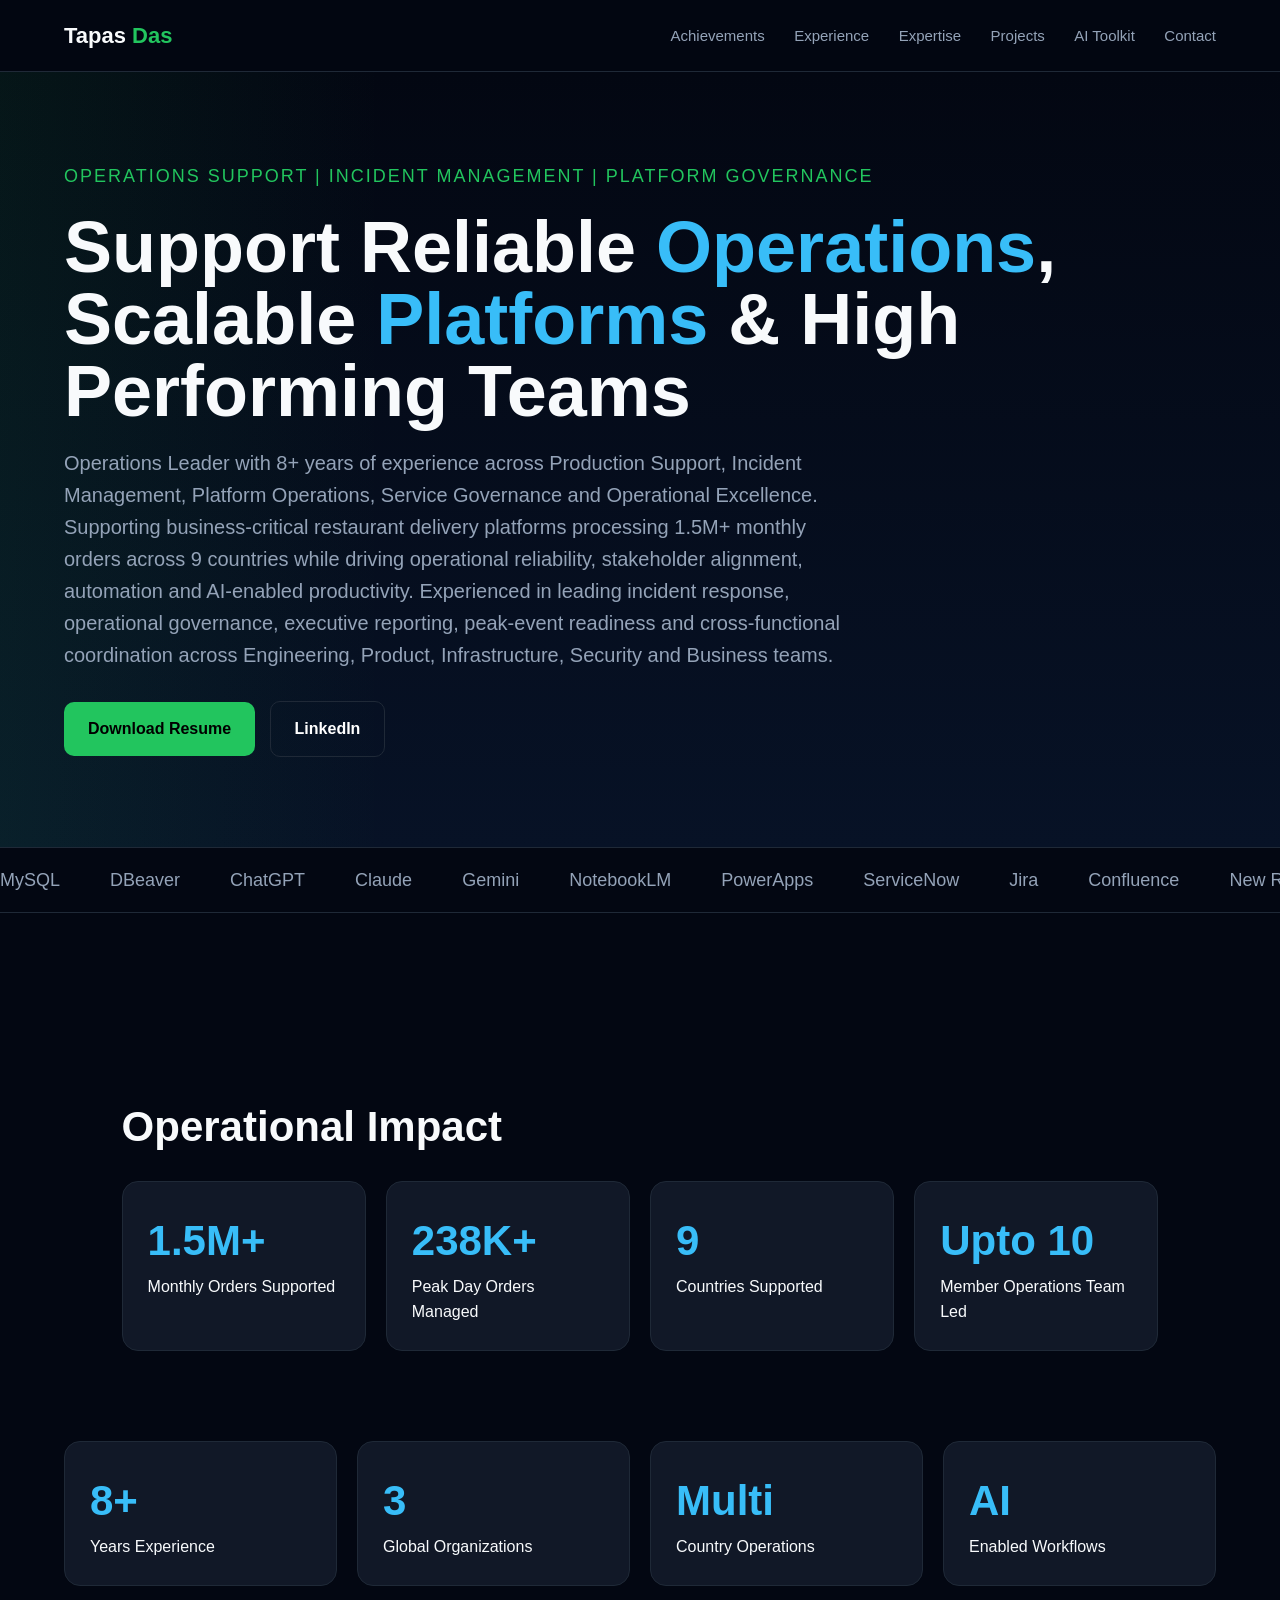
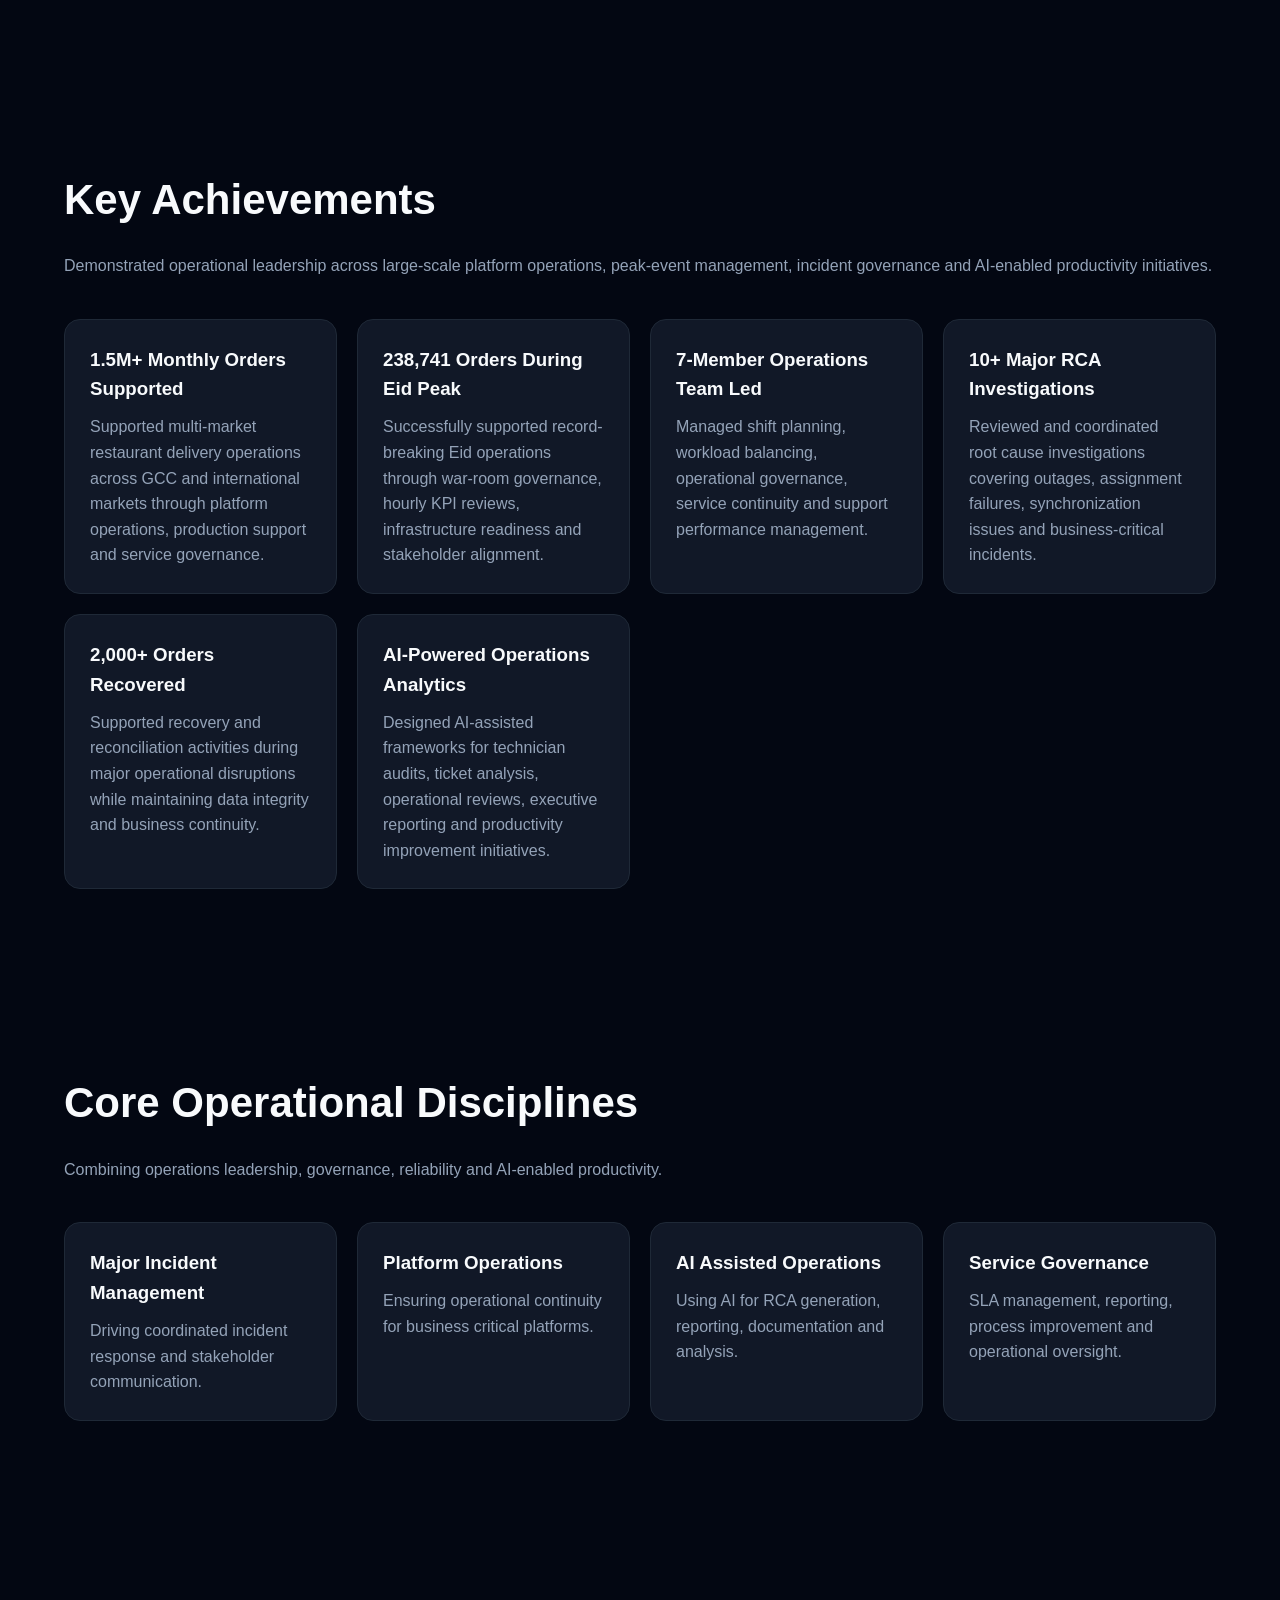
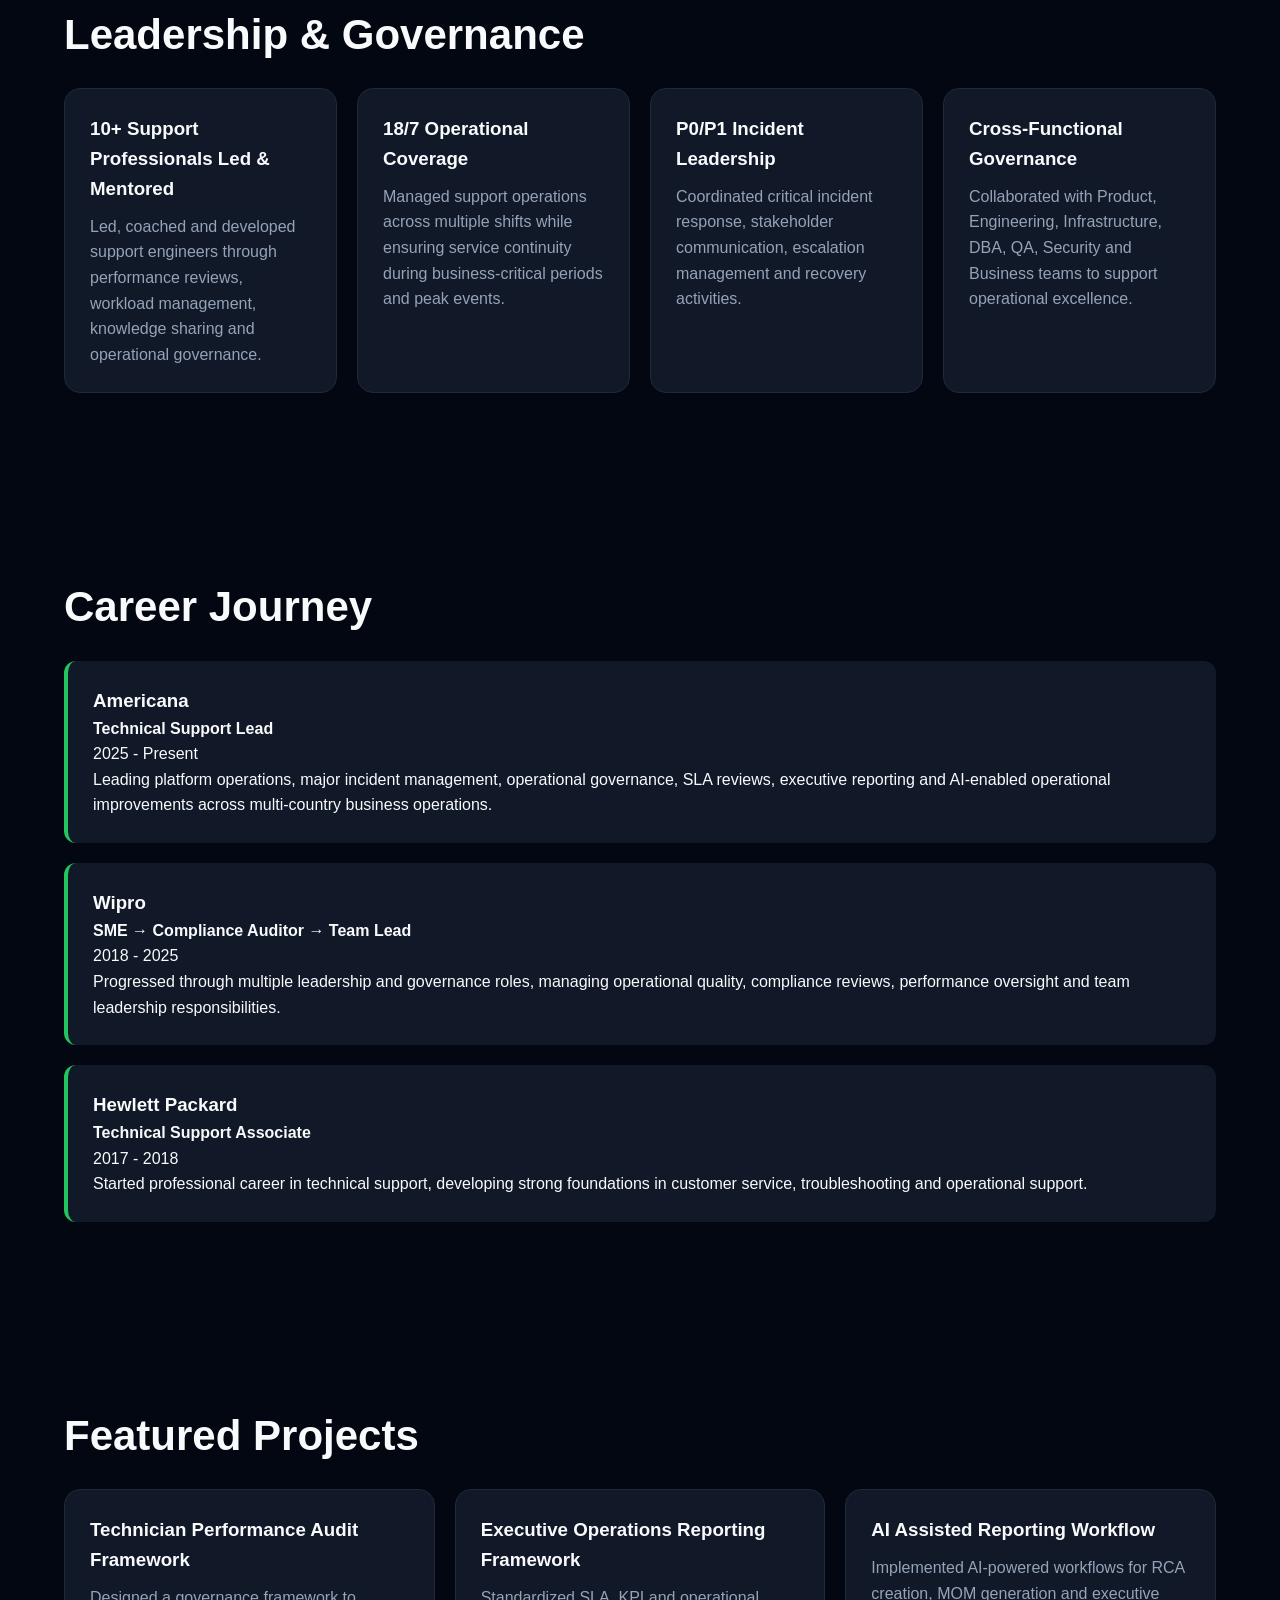
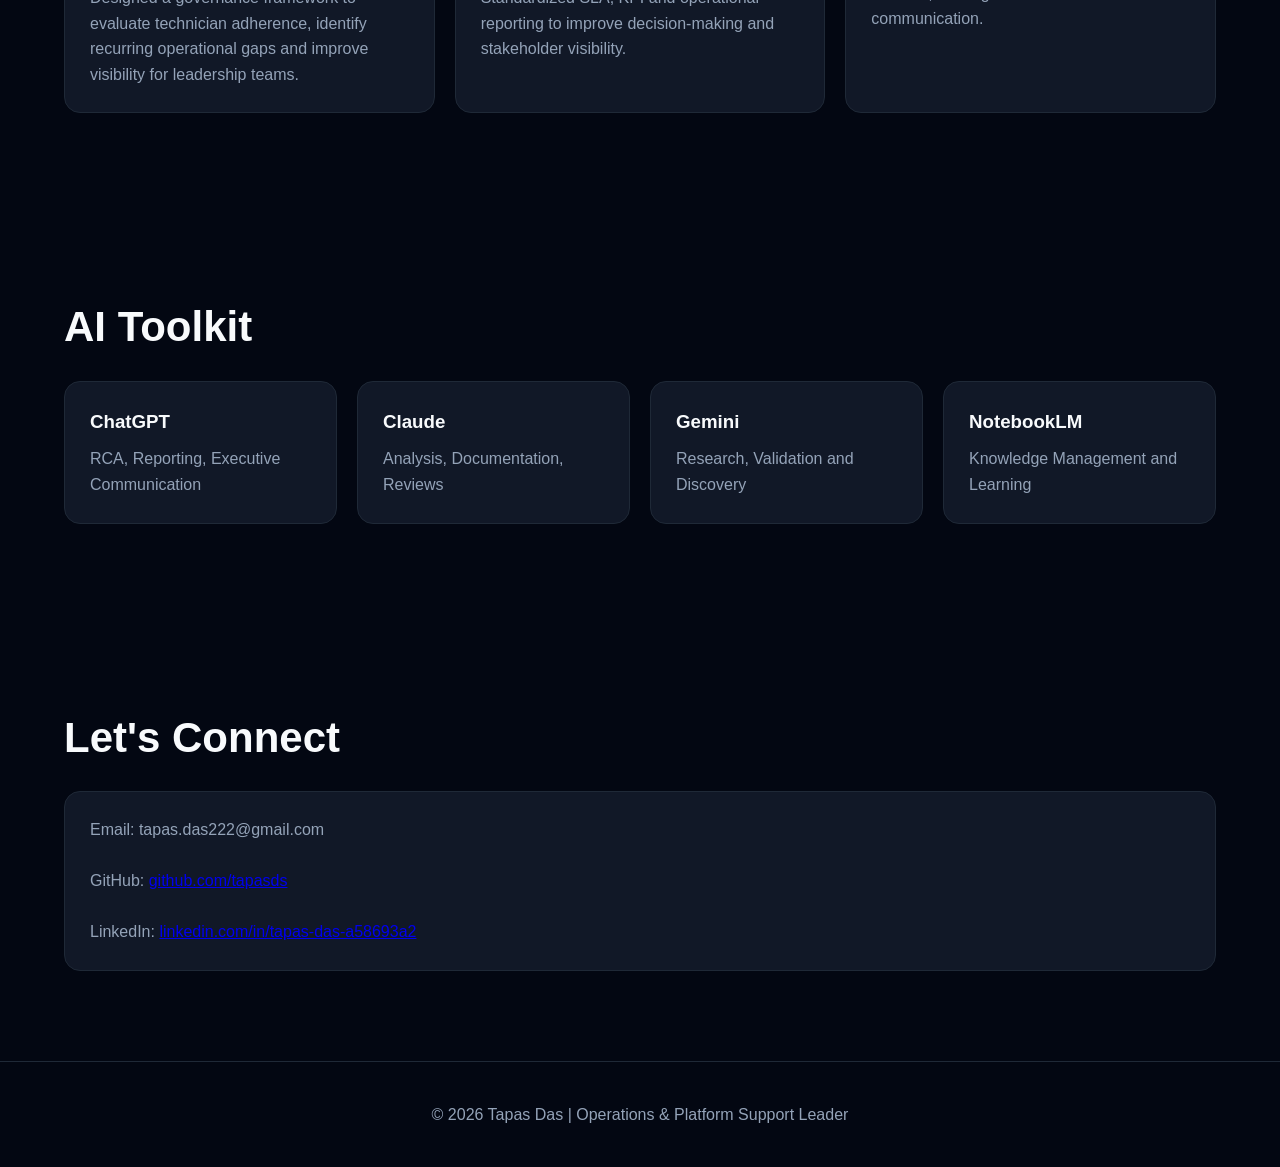
==== index.html @ 830c8ced "Update index.html" ====
<!DOCTYPE html>

<html lang="en">
<head>
<meta charset="UTF-8">
<meta name="viewport" content="width=device-width, initial-scale=1.0">

<title>Tapas Das | Operations & Platform Support Leader</title>

<link rel="stylesheet" href="style.css">
</head>

<body>

<nav>
<div class="container nav-inner">

<div class="logo">
Tapas <span>Das</span>
</div>

<div class="nav-links">
<a href="#achievements">Achievements</a>
<a href="#experience">Experience</a>
<a href="#expertise">Expertise</a>
<a href="#projects">Projects</a>
<a href="#ai">AI Toolkit</a>
<a href="#contact">Contact</a>
</div>

</div>
</nav>

<section class="hero">

<div class="container">

<div class="role">
OPERATIONS SUPPORT | INCIDENT MANAGEMENT | PLATFORM GOVERNANCE
</div>

<h1>
Support Reliable
<span>Operations</span>,
Scalable
<span>Platforms</span>
& High Performing Teams
</h1>

<p class="summary">

Operations Leader with 8+ years of experience across Production Support, Incident Management, Platform Operations, Service Governance and Operational Excellence.

Supporting business-critical restaurant delivery platforms processing 1.5M+ monthly orders across 9 countries while driving operational reliability, stakeholder alignment, automation and AI-enabled productivity.

Experienced in leading incident response, operational governance, executive reporting, peak-event readiness and cross-functional coordination across Engineering, Product, Infrastructure, Security and Business teams.

</p>

<a href="assets/resume/Tapas_Das_Resume.pdf"
class="btn primary"
target="_blank">
Download Resume </a>

<a href="https://www.linkedin.com/in/tapas-das-a58693a2/"
target="_blank"
class="btn secondary">
LinkedIn </a>

</div>

</section>

<div class="marquee">
<div class="marquee-track">

<span>MySQL</span> <span>DBeaver</span> <span>ChatGPT</span> <span>Claude</span> <span>Gemini</span> <span>NotebookLM</span> <span>PowerApps</span> <span>ServiceNow</span> <span>Jira</span> <span>Confluence</span> <span>New Relic</span> <span>Site24x7</span> <span>Kafka</span> <span>Azure Monitor</span>

<span>MySQL</span> <span>DBeaver</span> <span>ChatGPT</span> <span>Claude</span> <span>Gemini</span> <span>NotebookLM</span> <span>PowerApps</span> <span>ServiceNow</span> <span>Jira</span> <span>Confluence</span> <span>New Relic</span> <span>Site24x7</span> <span>Kafka</span> <span>Azure Monitor</span>

</div>
</div>

<section>

<div class="container">

<section>

<div class="container">

<h2 class="section-title">

Operational Impact

</h2>

<div class="stats">

<div class="stat">

<h3>1.5M+</h3>

<p>Monthly Orders Supported</p>

</div>

<div class="stat">

<h3>238K+</h3>

<p>Peak Day Orders Managed</p>

</div>

<div class="stat">

<h3>9</h3>

<p>Countries Supported</p>

</div>

<div class="stat">

<h3>Upto 10</h3>

<p>Member Operations Team Led</p>
</div>
</div>
</div>
</section>
<div class="stats">
<div class="stat">
<h3>8+</h3>
<p>Years Experience</p>
</div>

<div class="stat">
<h3>3</h3>
<p>Global Organizations</p>
</div>

<div class="stat">
<h3>Multi</h3>
<p>Country Operations</p>
</div>

<div class="stat">
<h3>AI</h3>
<p>Enabled Workflows</p>
</div>

</div>

</div>

</section>

<section id="achievements">

<div class="container">

<h2 class="section-title">
Key Achievements
</h2>

<p class="section-sub">
Demonstrated operational leadership across large-scale platform operations, peak-event management, incident governance and AI-enabled productivity initiatives.
</p>

<div class="card-grid">

<div class="card">
<h3>1.5M+ Monthly Orders Supported</h3>
<p>
Supported multi-market restaurant delivery operations across GCC and international markets through platform operations, production support and service governance.
</p>
</div>

<div class="card">
<h3>238,741 Orders During Eid Peak</h3>
<p>
Successfully supported record-breaking Eid operations through war-room governance, hourly KPI reviews, infrastructure readiness and stakeholder alignment.
</p>
</div>

<div class="card">
<h3>7-Member Operations Team Led</h3>
<p>
Managed shift planning, workload balancing, operational governance, service continuity and support performance management.
</p>
</div>

<div class="card">
<h3>10+ Major RCA Investigations</h3>
<p>
Reviewed and coordinated root cause investigations covering outages, assignment failures, synchronization issues and business-critical incidents.
</p>
</div>

<div class="card">
<h3>2,000+ Orders Recovered</h3>
<p>
Supported recovery and reconciliation activities during major operational disruptions while maintaining data integrity and business continuity.
</p>
</div>

<div class="card">
<h3>AI-Powered Operations Analytics</h3>
<p>
Designed AI-assisted frameworks for technician audits, ticket analysis, operational reviews, executive reporting and productivity improvement initiatives.
</p>
</div>

</div>

</div>

</section>

<section id="expertise">

<div class="container">

<h2 class="section-title">
Core Operational Disciplines
</h2>

<p class="section-sub">
Combining operations leadership, governance, reliability and AI-enabled productivity.
</p>

<div class="card-grid">

<div class="card">
<h3>Major Incident Management</h3>
<p>
Driving coordinated incident response and stakeholder communication.
</p>
</div>

<div class="card">
<h3>Platform Operations</h3>
<p>
Ensuring operational continuity for business critical platforms.
</p>
</div>

<div class="card">
<h3>AI Assisted Operations</h3>
<p>
Using AI for RCA generation, reporting, documentation and analysis.
</p>
</div>

<div class="card">
<h3>Service Governance</h3>
<p>
SLA management, reporting, process improvement and operational oversight.
</p>
</div>

</div>

</div>

</section>

<section id="leadership">

<div class="container">

<h2 class="section-title">
Leadership & Governance
</h2>

<div class="card-grid">

<div class="card">
<h3>10+ Support Professionals Led & Mentored</h3>
<p>
Led, coached and developed support engineers through performance reviews, workload management, knowledge sharing and operational governance.
</p>
</div>

<div class="card">
<h3>18/7 Operational Coverage</h3>
<p>
Managed support operations across multiple shifts while ensuring service continuity during business-critical periods and peak events.
</p>
</div>

<div class="card">
<h3>P0/P1 Incident Leadership</h3>
<p>
Coordinated critical incident response, stakeholder communication, escalation management and recovery activities.
</p>
</div>

<div class="card">
<h3>Cross-Functional Governance</h3>
<p>
Collaborated with Product, Engineering, Infrastructure, DBA, QA, Security and Business teams to support operational excellence.
</p>
</div>

</div>

</div>

</section>
  
<section id="experience">

<div class="container">

<h2 class="section-title">
Career Journey
</h2>

<div class="timeline">

<div class="timeline-item">
<h3>Americana</h3>
<p><strong>Technical Support Lead</strong></p>
<p>2025 - Present</p>
<p>
Leading platform operations, major incident management, operational governance, SLA reviews, executive reporting and AI-enabled operational improvements across multi-country business operations.
</p>
</div>

<div class="timeline-item">
<h3>Wipro</h3>
<p><strong>SME → Compliance Auditor → Team Lead</strong></p>
<p>2018 - 2025</p>
<p>
Progressed through multiple leadership and governance roles, managing operational quality, compliance reviews, performance oversight and team leadership responsibilities.
</p>
</div>

<div class="timeline-item">
<h3>Hewlett Packard</h3>
<p><strong>Technical Support Associate</strong></p>
<p>2017 - 2018</p>
<p>
Started professional career in technical support, developing strong foundations in customer service, troubleshooting and operational support.
</p>
</div>

</div>

</div>

</section>

<section id="projects">

<div class="container">

<h2 class="section-title">
Featured Projects
</h2>

<div class="card-grid">

<div class="card">
<h3>Technician Performance Audit Framework</h3>
<p>
Designed a governance framework to evaluate technician adherence, identify recurring operational gaps and improve visibility for leadership teams.
</p>
</div>

<div class="card">
<h3>Executive Operations Reporting Framework</h3>
<p>
Standardized SLA, KPI and operational reporting to improve decision-making and stakeholder visibility.
</p>
</div>

<div class="card">
<h3>AI Assisted Reporting Workflow</h3>
<p>
Implemented AI-powered workflows for RCA creation, MOM generation and executive communication.
</p>
</div>

</div>

</div>

</section>

<section id="ai">

<div class="container">

<h2 class="section-title">
AI Toolkit
</h2>

<div class="card-grid">

<div class="card">
<h3>ChatGPT</h3>
<p>RCA, Reporting, Executive Communication</p>
</div>

<div class="card">
<h3>Claude</h3>
<p>Analysis, Documentation, Reviews</p>
</div>

<div class="card">
<h3>Gemini</h3>
<p>Research, Validation and Discovery</p>
</div>

<div class="card">
<h3>NotebookLM</h3>
<p>Knowledge Management and Learning</p>
</div>

</div>

</div>

</section>

<section id="contact">

<div class="container">

<h2 class="section-title">
Let's Connect
</h2>

<div class="card">

<p>Email: tapas.das222@gmail.com</p>

<br>

<p>
GitHub:
<a href="https://github.com/tapasds" target="_blank">github.com/tapasds</a>
</p>

<br>

<p>
LinkedIn:
<a href="https://www.linkedin.com/in/tapas-das-a58693a2/" target="_blank">
linkedin.com/in/tapas-das-a58693a2
</a>
</p>

</div>

</div>

</section>

<footer>

© 2026 Tapas Das | Operations & Platform Support Leader

</footer>

<script src="script.js"></script>

</body>
</html>
---- style.css ----
:root{
--bg:#030712;
--bg2:#0f172a;
--card:#111827;
--border:#1f2937;
--text:#f8fafc;
--muted:#94a3b8;
--accent:#22c55e;
--blue:#38bdf8;
}

*{
margin:0;
padding:0;
box-sizing:border-box;
}

html{
scroll-behavior:smooth;
}

body{
font-family:Inter,Segoe UI,sans-serif;
background:var(--bg);
color:var(--text);
line-height:1.6;
overflow-x:hidden;
}

.container{
width:90%;
max-width:1200px;
margin:auto;
}

nav{
position:sticky;
top:0;
z-index:999;
background:rgba(3,7,18,.9);
backdrop-filter:blur(10px);
border-bottom:1px solid var(--border);
}

.nav-inner{
display:flex;
justify-content:space-between;
align-items:center;
padding:18px 0;
}

.logo{
font-size:22px;
font-weight:700;
}

.logo span{
color:var(--accent);
}

.nav-links a{
margin-left:25px;
text-decoration:none;
color:var(--muted);
font-size:15px;
}

.nav-links a:hover{
color:white;
}

.hero{
min-height:80vh;
display:flex;
align-items:center;
background:
linear-gradient(
90deg,
rgba(34,197,94,.08),
transparent 30%
),
linear-gradient(
180deg,
#030712,
#071226
);
}

.hero h1{
font-size:72px;
line-height:1;
margin-bottom:20px;
}

.hero h1 span{
color:var(--blue);
}

.role{
color:var(--accent);
font-size:18px;
letter-spacing:2px;
margin-bottom:20px;
text-transform:uppercase;
}

.summary{
max-width:800px;
font-size:20px;
color:var(--muted);
margin-bottom:30px;
}

.btn{
display:inline-block;
padding:14px 24px;
border-radius:10px;
text-decoration:none;
font-weight:600;
margin-right:10px;
}

.primary{
background:var(--accent);
color:black;
}

.secondary{
border:1px solid var(--border);
color:white;
}

section{
padding:90px 0;
}

.section-title{
font-size:42px;
margin-bottom:20px;
}

.section-sub{
color:var(--muted);
margin-bottom:40px;
}

.stats{
display:grid;
grid-template-columns:repeat(4,1fr);
gap:20px;
}

.stat{
background:var(--card);
padding:25px;
border:1px solid var(--border);
border-radius:16px;
}

.stat h3{
font-size:42px;
color:var(--blue);
}

.marquee{
overflow:hidden;
border-top:1px solid var(--border);
border-bottom:1px solid var(--border);
padding:18px 0;
}

.marquee-track{
display:flex;
width:max-content;
animation:scroll 25s linear infinite;
}

.marquee-track span{
margin-right:50px;
color:var(--muted);
font-size:18px;
}

@keyframes scroll{
0%{transform:translateX(0);}
100%{transform:translateX(-50%);}
}

.card-grid{
display:grid;
grid-template-columns:repeat(auto-fit,minmax(260px,1fr));
gap:20px;
}

.card{
background:var(--card);
border:1px solid var(--border);
padding:25px;
border-radius:16px;
transition:.3s;
}

.card:hover{
transform:translateY(-6px);
border-color:var(--blue);
}

.card h3{
margin-bottom:10px;
}

.card p{
color:var(--muted);
}

.timeline{
display:grid;
gap:20px;
}

.timeline-item{
background:var(--card);
padding:25px;
border-left:4px solid var(--accent);
border-radius:12px;
}

footer{
padding:40px;
text-align:center;
color:var(--muted);
border-top:1px solid var(--border);
}

@media(max-width:768px){

.hero h1{
font-size:42px;
}

.stats{
grid-template-columns:1fr 1fr;
}

.nav-links{
display:none;
}

}
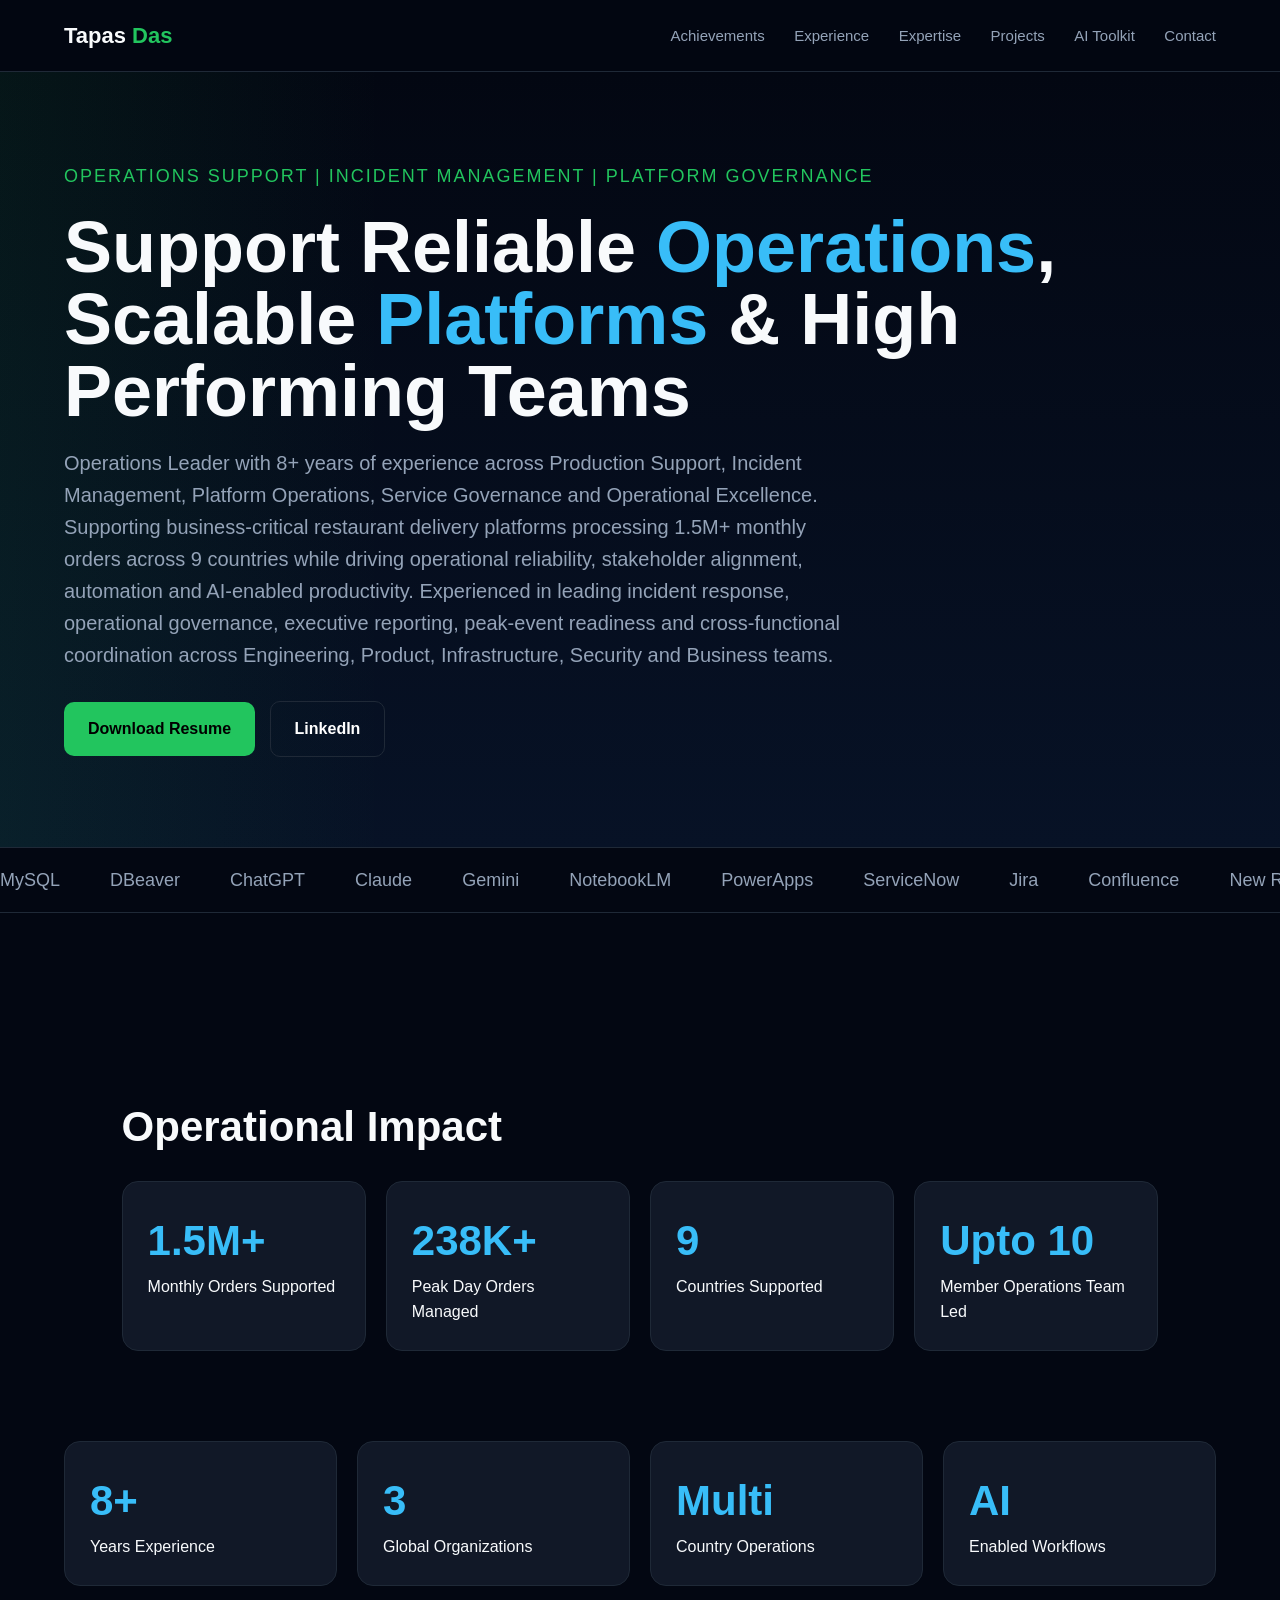
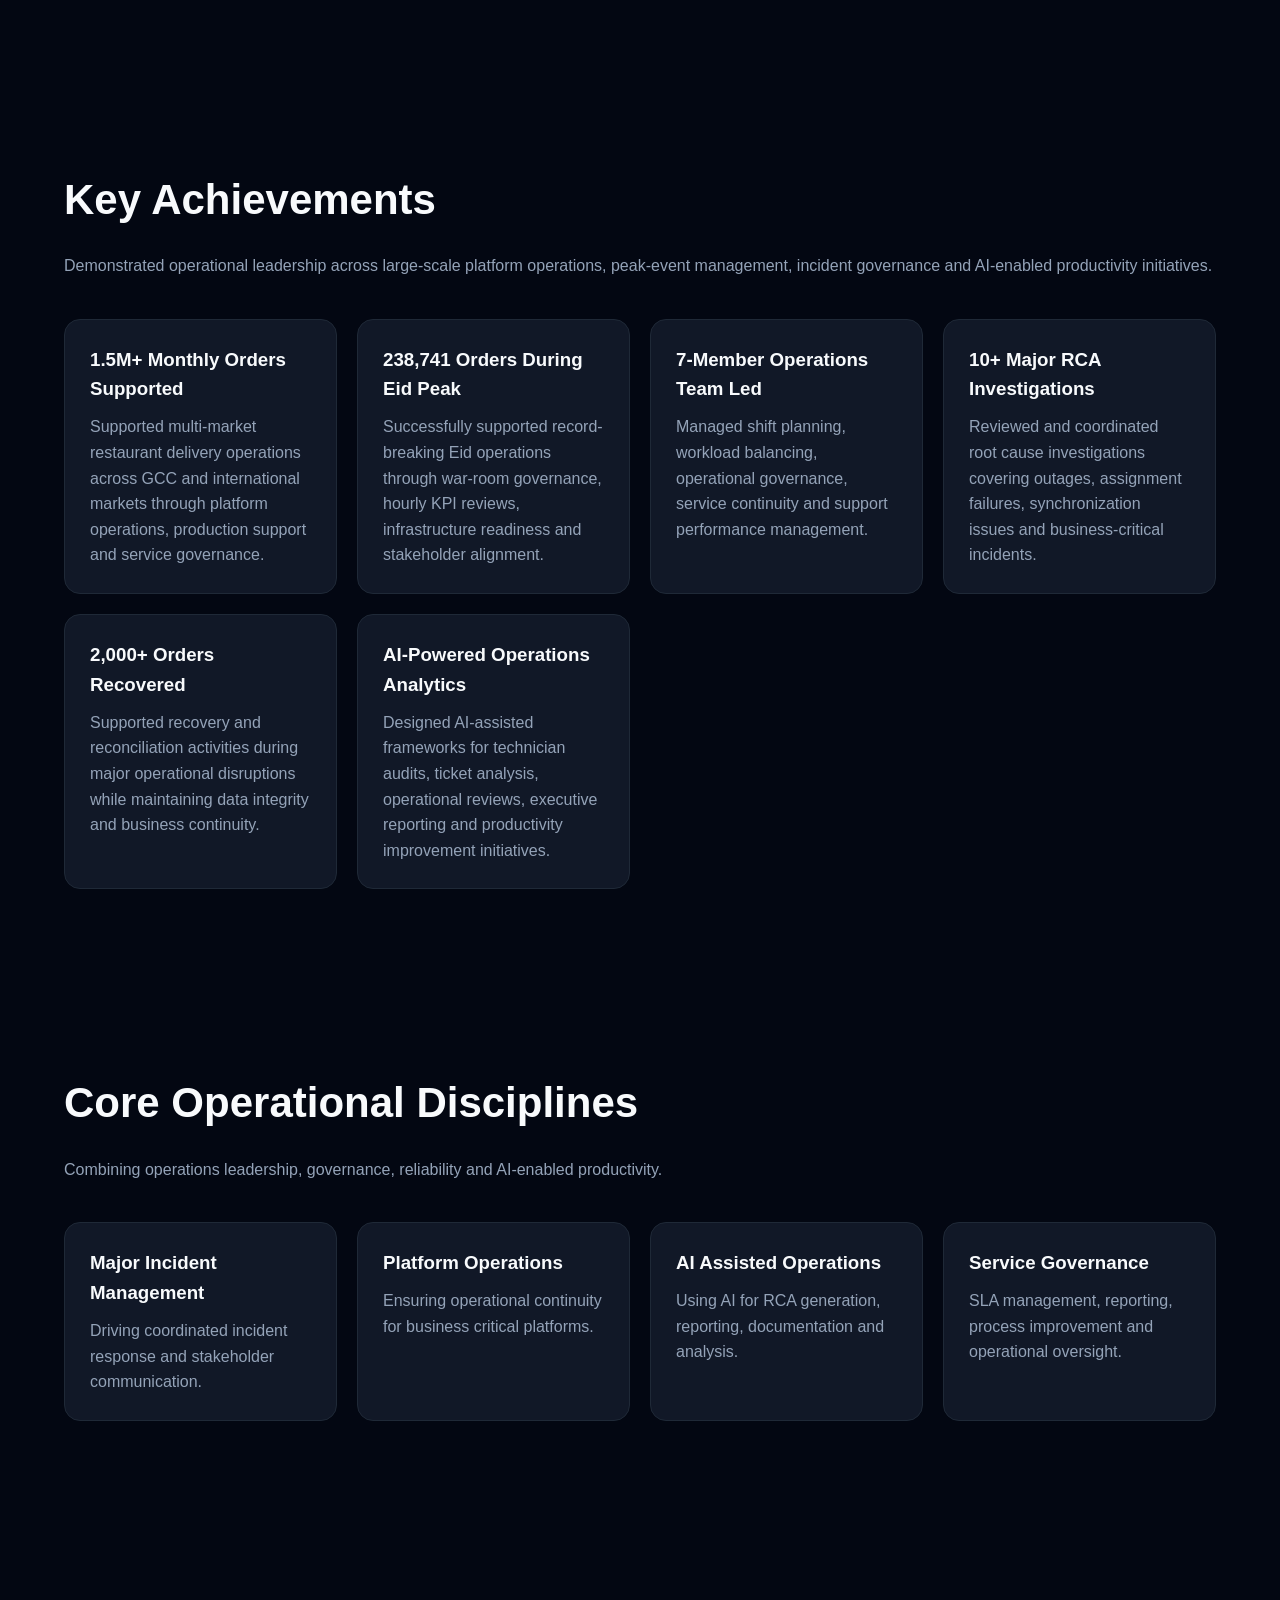
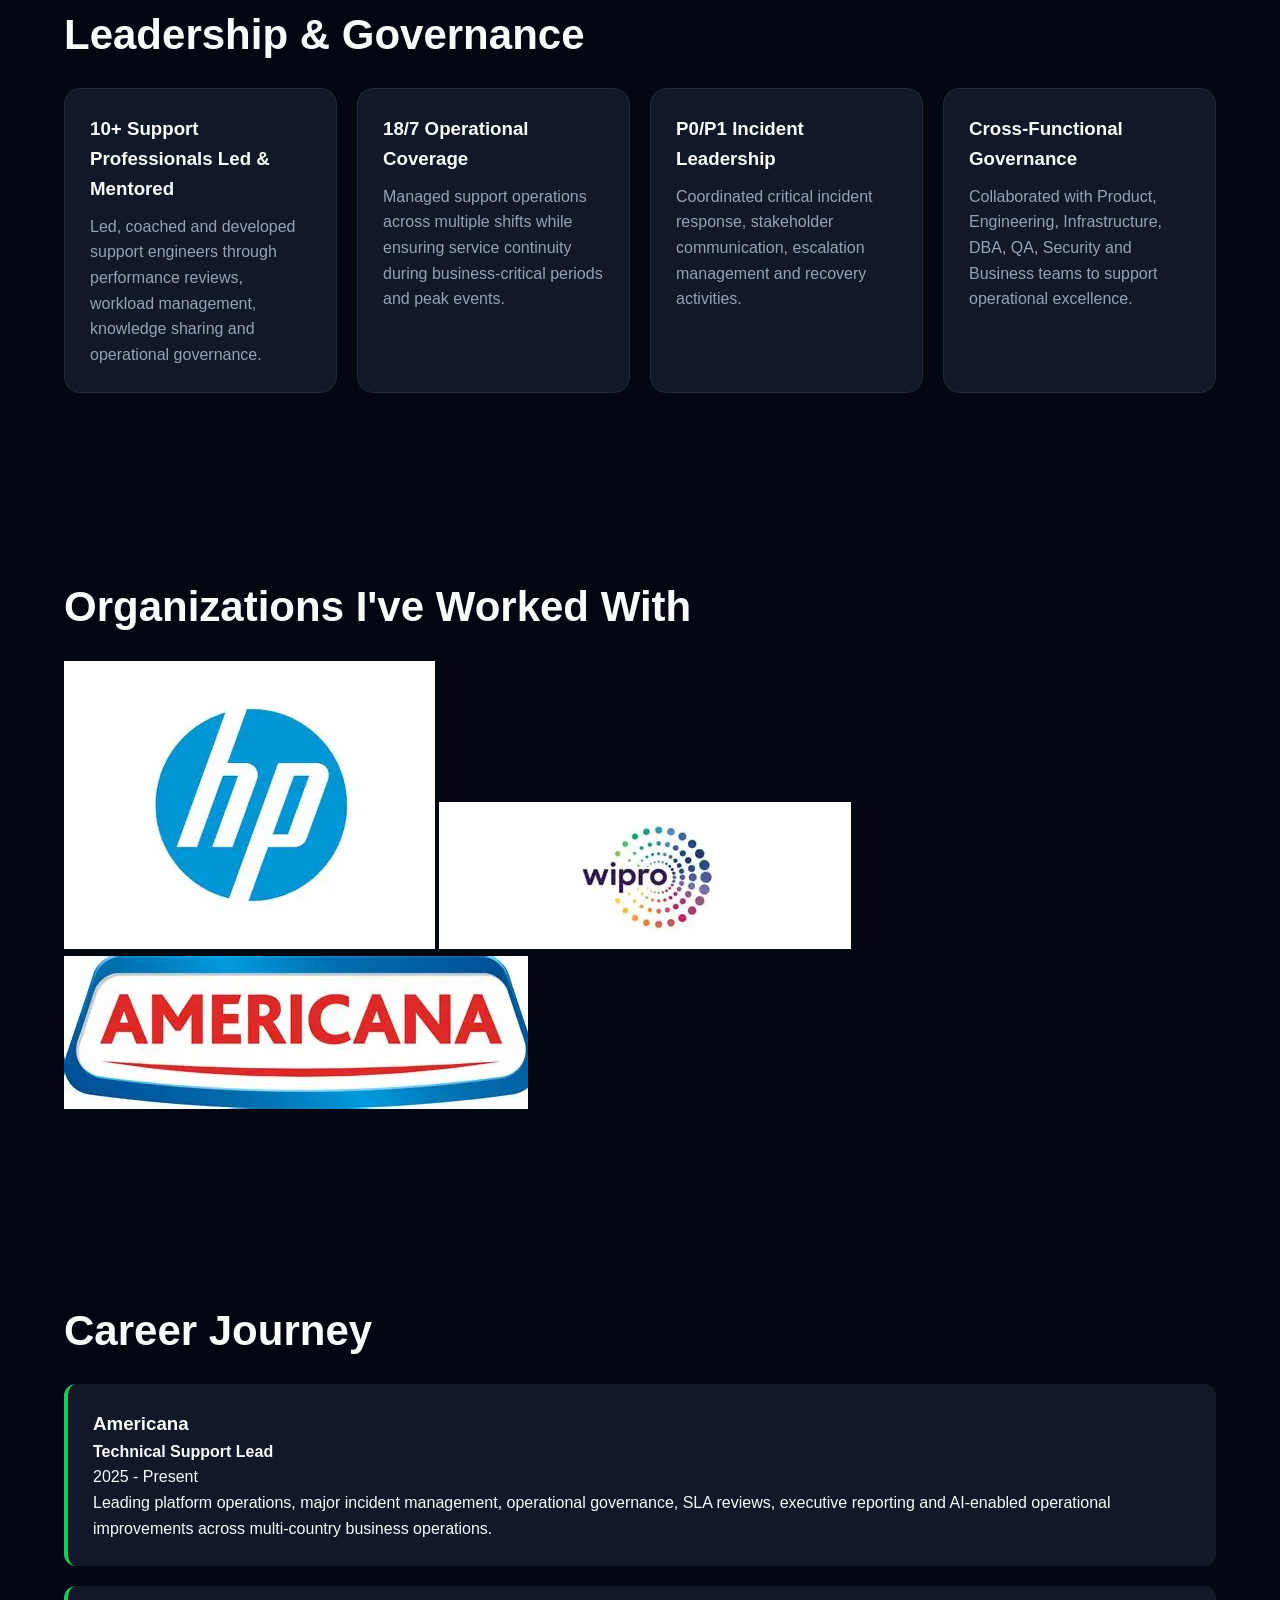
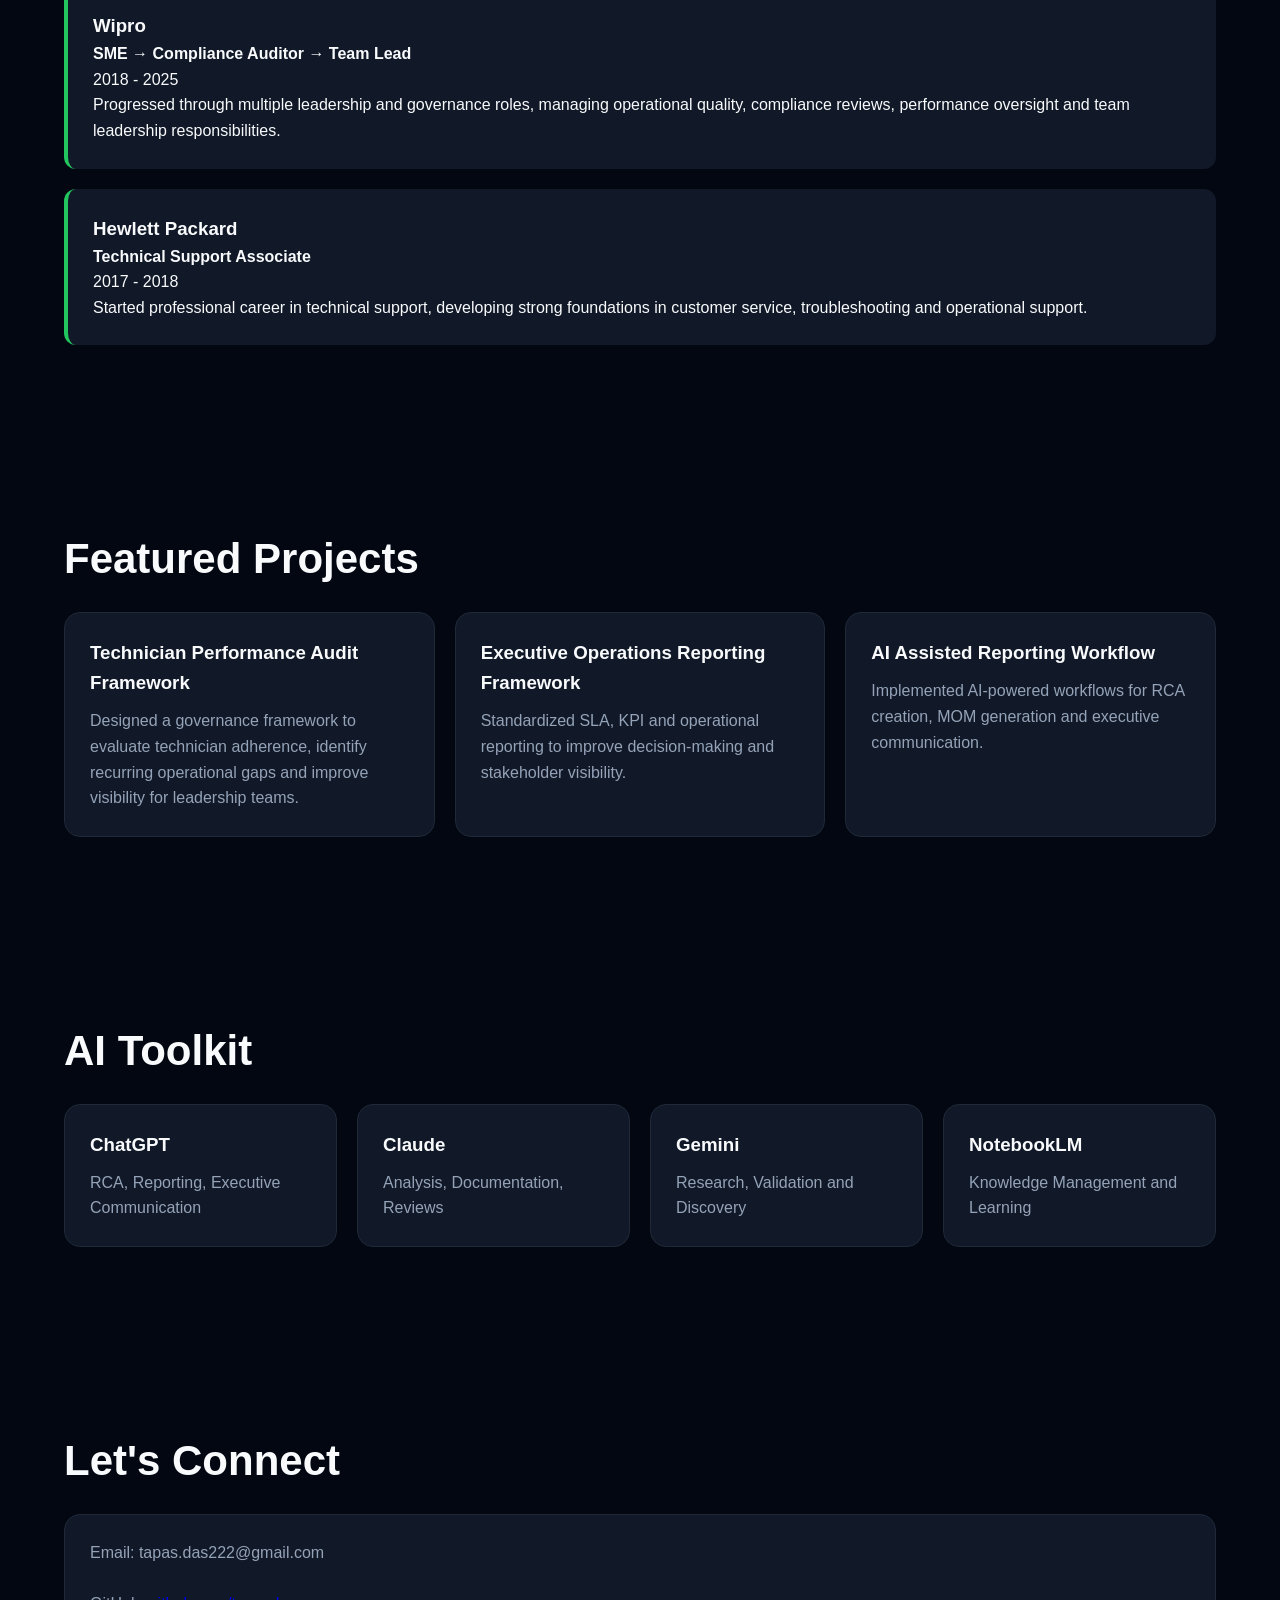
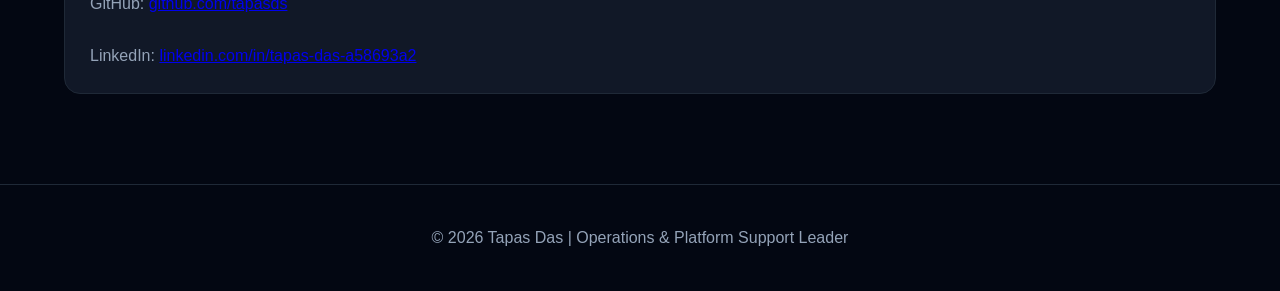
==== commit b0f9e0f7: "Update index.html" ====
--- a/index.html
+++ b/index.html
@@ -310,7 +310,28 @@
 </div>
 
 </section>
-  
+
+<section id="companies">
+
+<div class="container">
+
+<h2 class="section-title">
+Organizations I've Worked With
+</h2>
+
+<div class="company-logos">
+
+<img src="assets/HP logo.webp" alt="HP">
+
+<img src="assets/wiprologo.webp" alt="Wipro">
+
+<img src="assets/americanalogo.webp" alt="Americana">
+
+</div>
+
+</div>
+
+</section>
 <section id="experience">
 
 <div class="container">
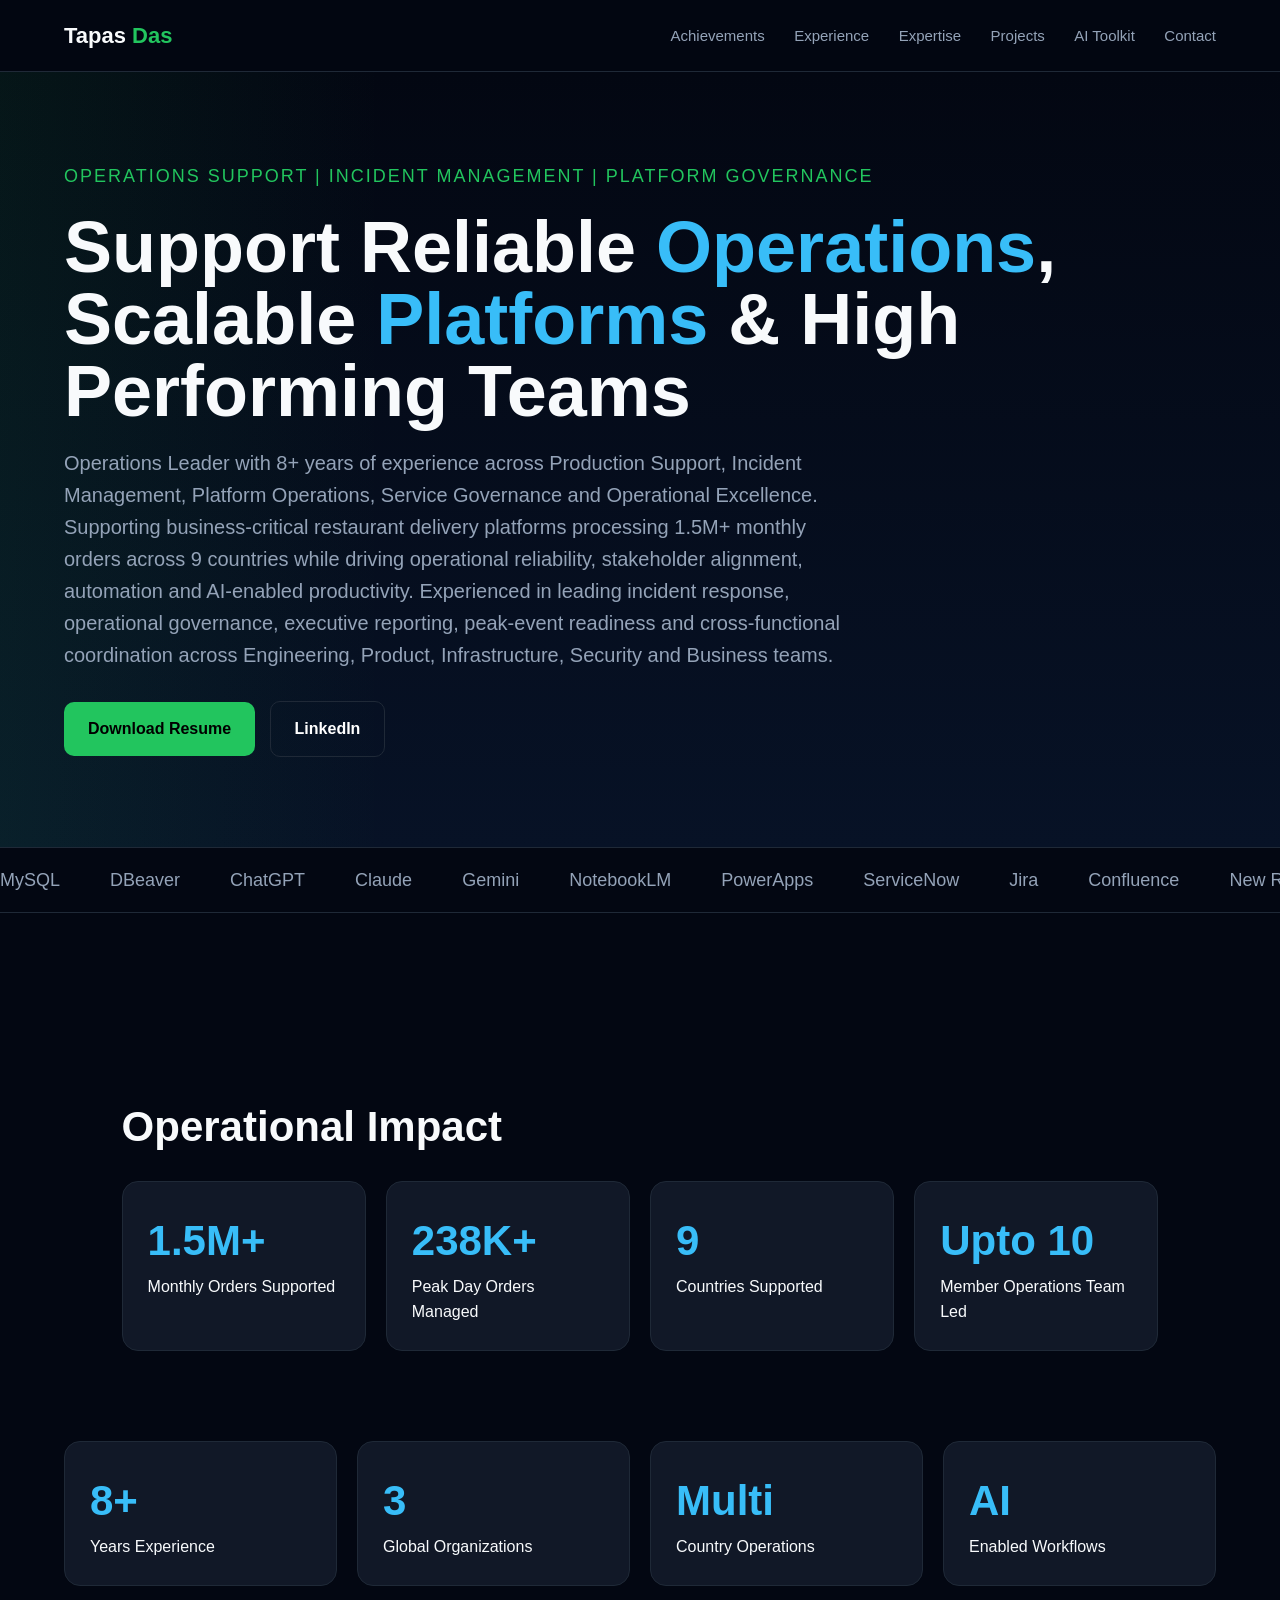
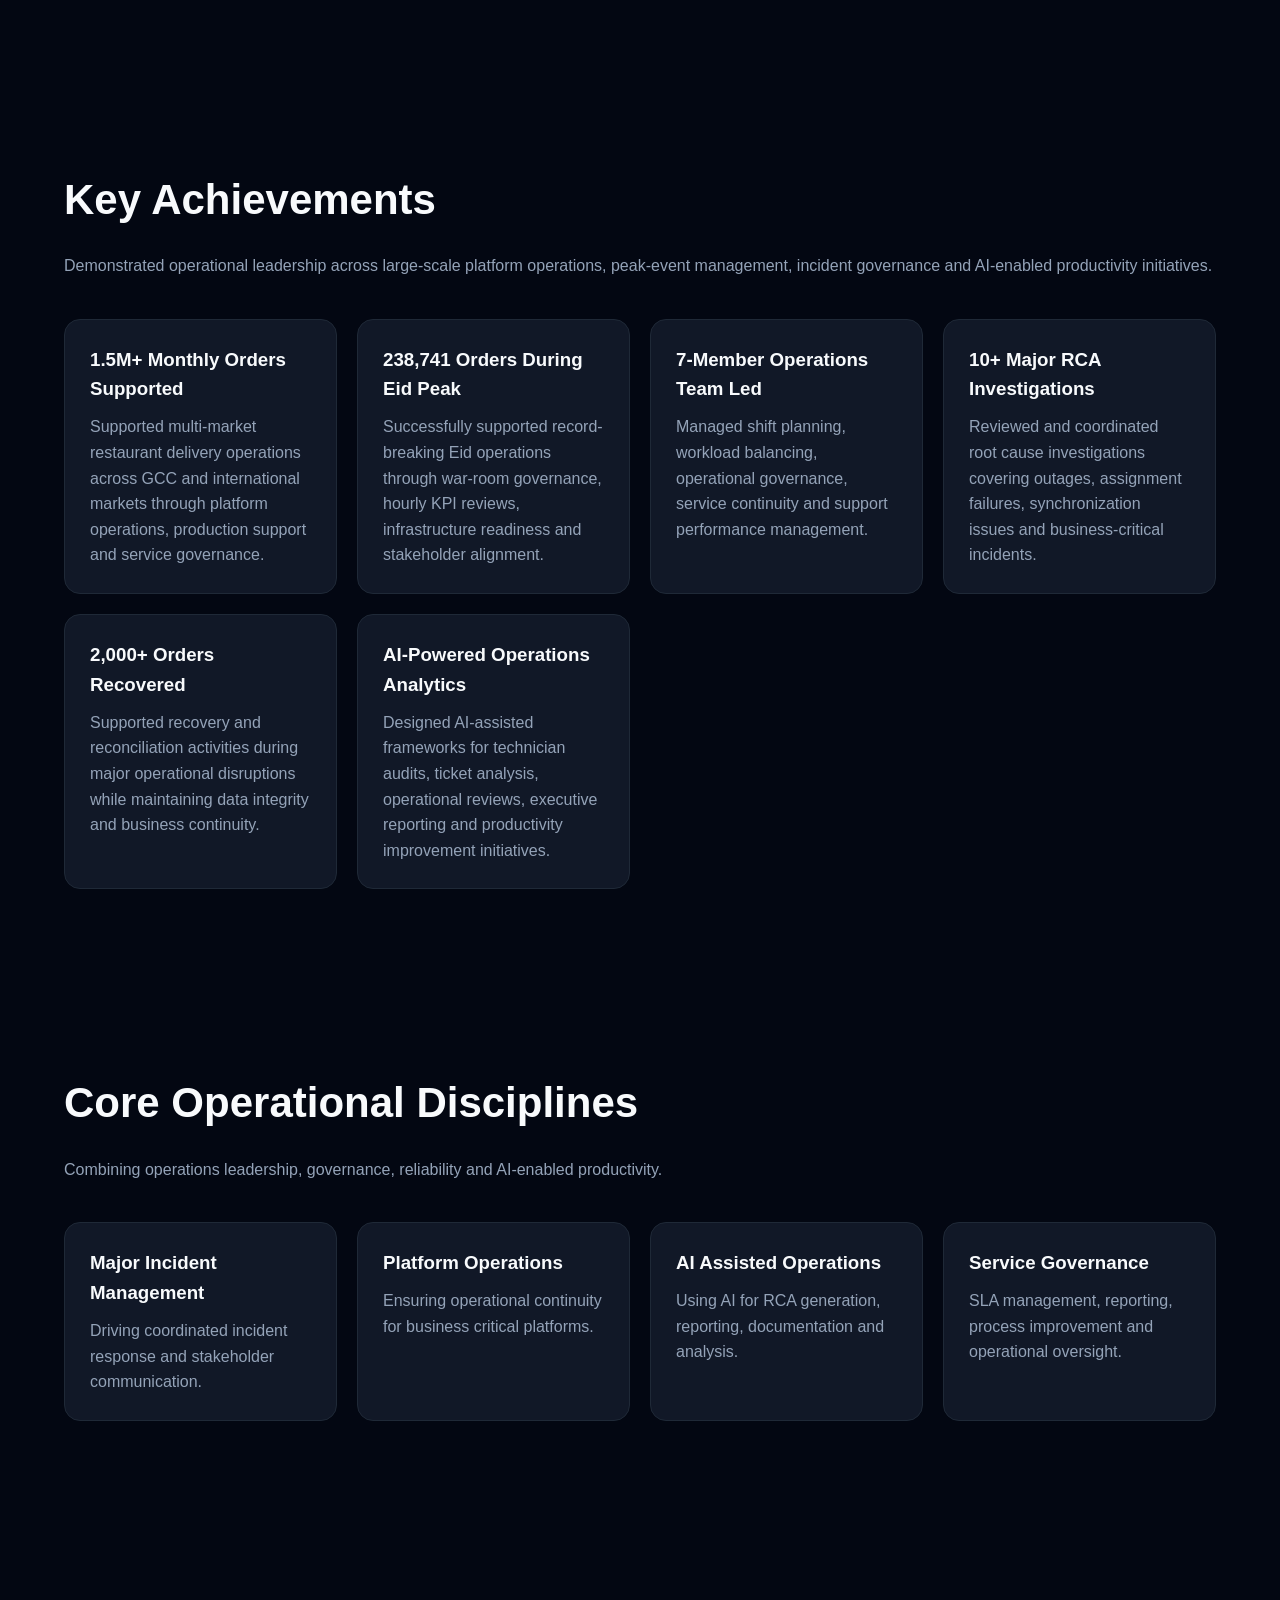
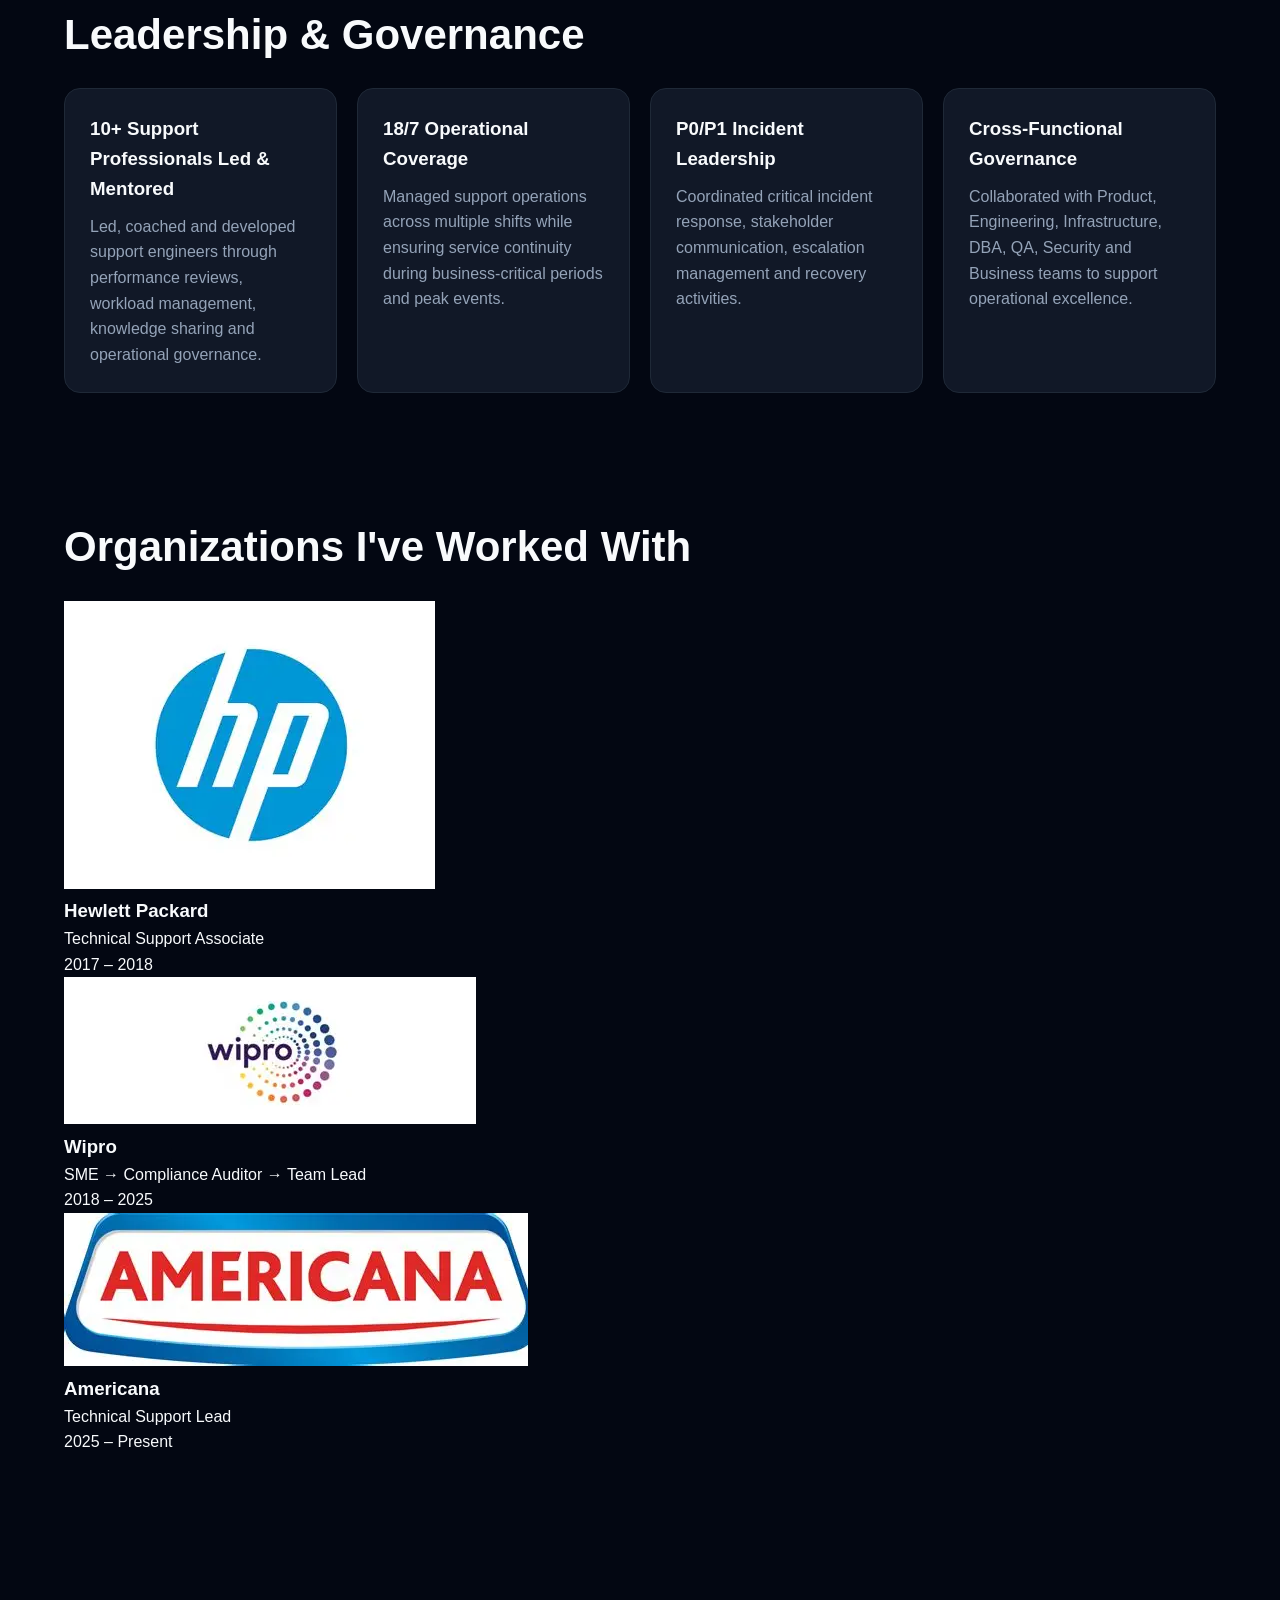
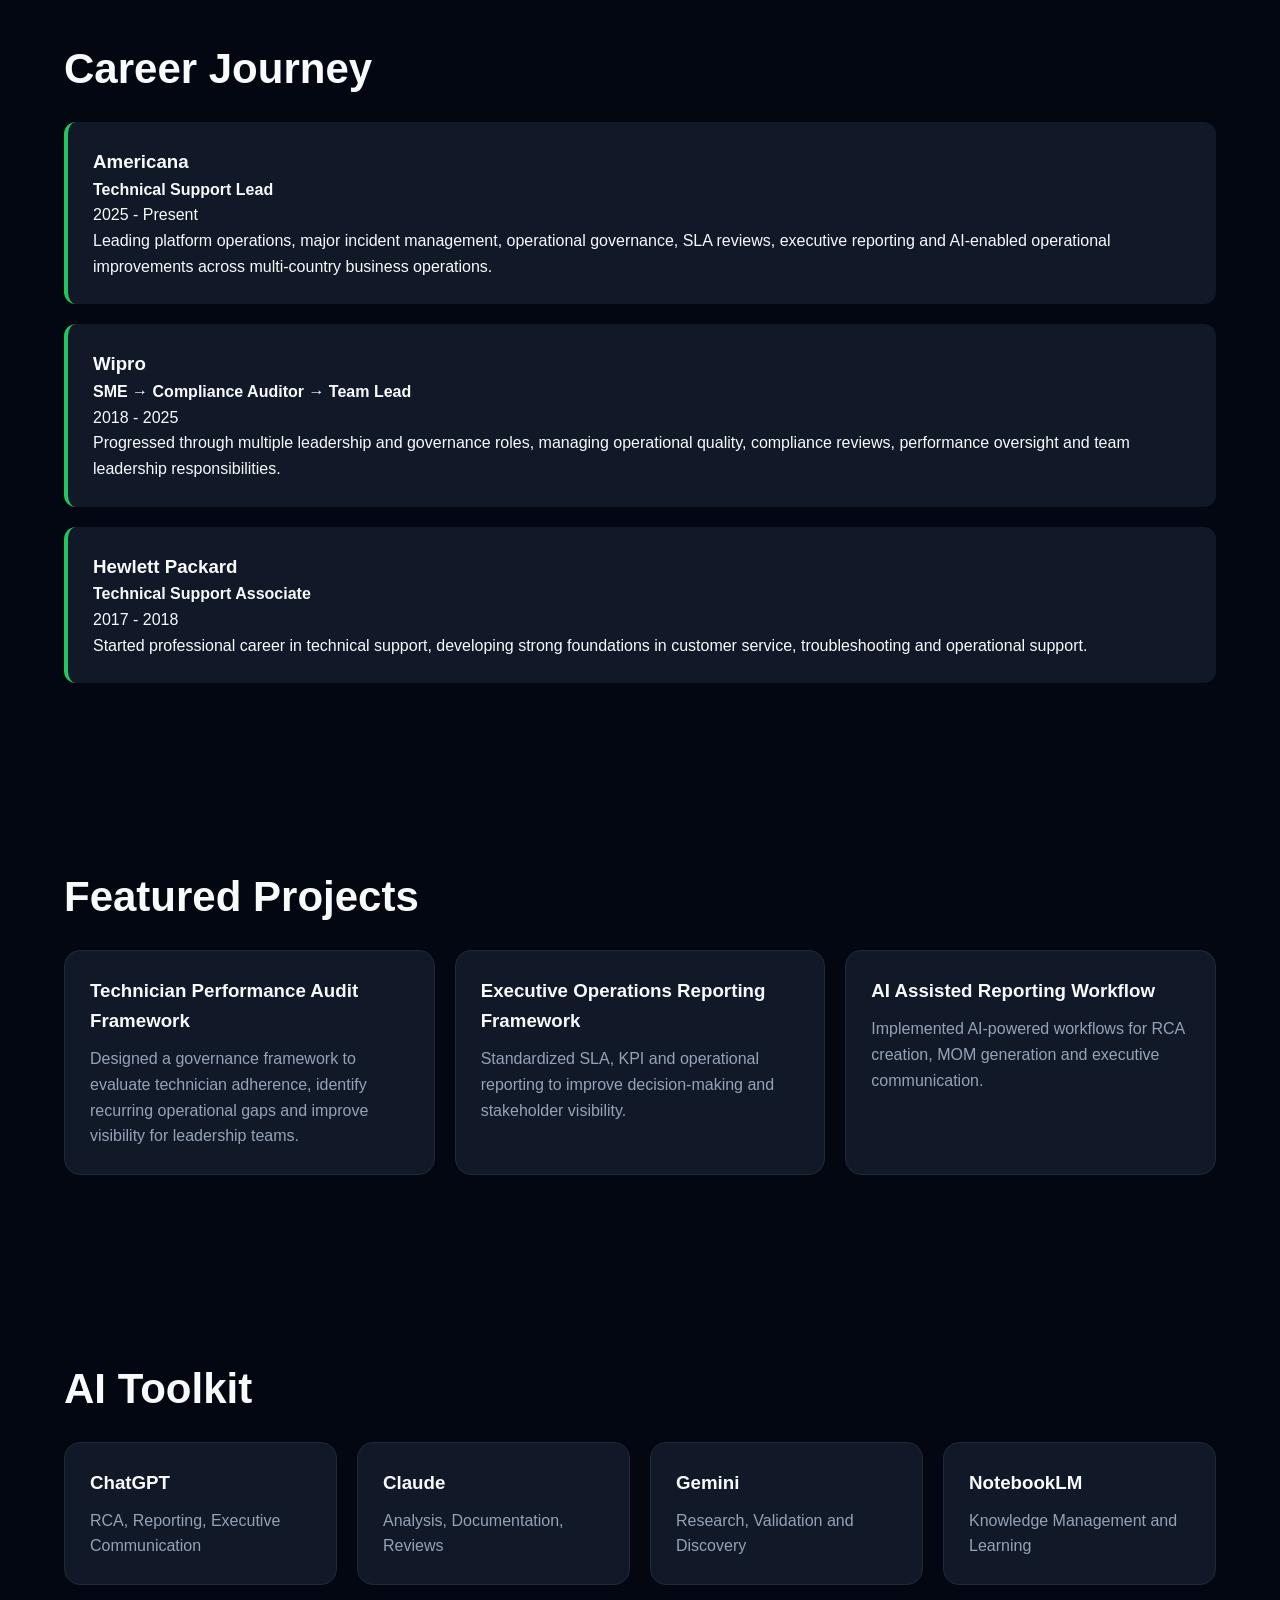
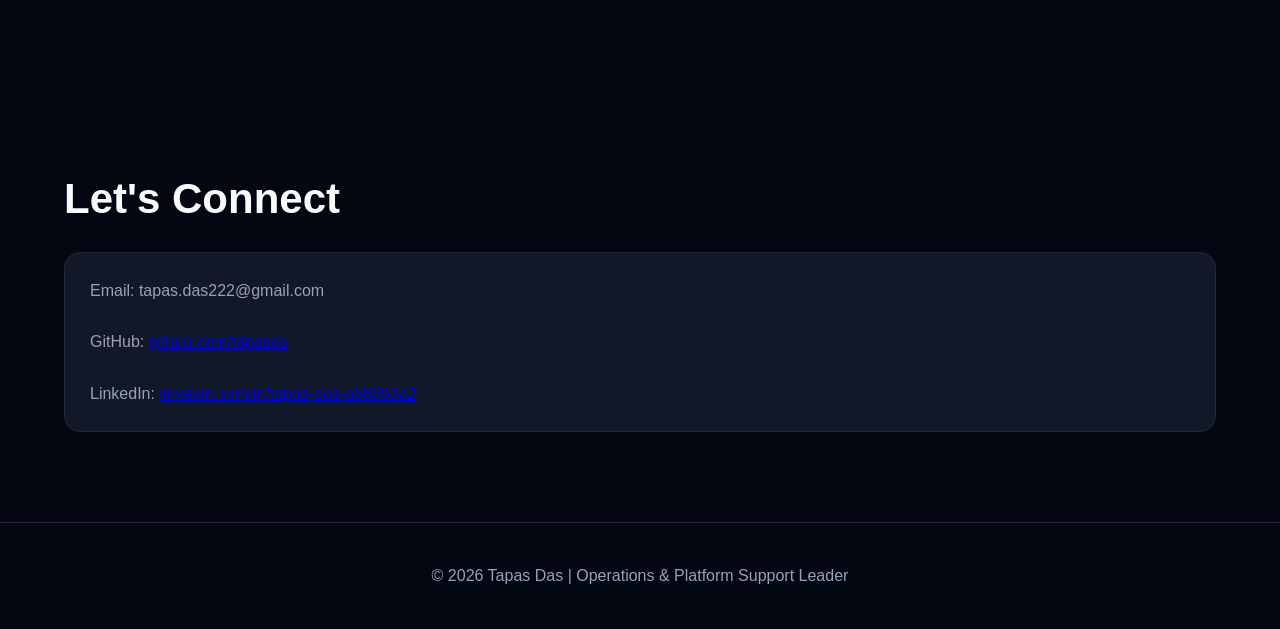
==== commit d4f38400: "Update index.html" ====
--- a/index.html
+++ b/index.html
@@ -319,19 +319,50 @@
 Organizations I've Worked With
 </h2>
 
-<div class="company-logos">
+<div class="company-showcase">
+
+<div class="company-card">
 
 <img src="assets/HP logo.webp" alt="HP">
 
+<div class="company-info">
+<h3>Hewlett Packard</h3>
+<p>Technical Support Associate</p>
+<span>2017 – 2018</span>
+</div>
+
+</div>
+
+<div class="company-card">
+
 <img src="assets/wiprologo.webp" alt="Wipro">
 
+<div class="company-info">
+<h3>Wipro</h3>
+<p>SME → Compliance Auditor → Team Lead</p>
+<span>2018 – 2025</span>
+</div>
+
+</div>
+
+<div class="company-card">
+
 <img src="assets/americanalogo.webp" alt="Americana">
 
-</div>
-
-</div>
-
-</section>
+<div class="company-info">
+<h3>Americana</h3>
+<p>Technical Support Lead</p>
+<span>2025 – Present</span>
+</div>
+
+</div>
+
+</div>
+
+</div>
+
+</section>
+
 <section id="experience">
 
 <div class="container">
--- a/style.css
+++ b/style.css
@@ -247,3 +247,31 @@
 }
 
 }
+
+.company-logos{
+display:flex;
+justify-content:center;
+align-items:center;
+gap:60px;
+flex-wrap:wrap;
+margin-top:40px;
+}
+
+.company-logos img{
+height:60px;
+max-width:180px;
+object-fit:contain;
+opacity:.85;
+transition:.3s;
+filter:grayscale(100%);
+}
+
+.company-logos img:hover{
+opacity:1;
+transform:translateY(-4px);
+filter:none;
+}
+
+#companies{
+padding-top:30px;
+}
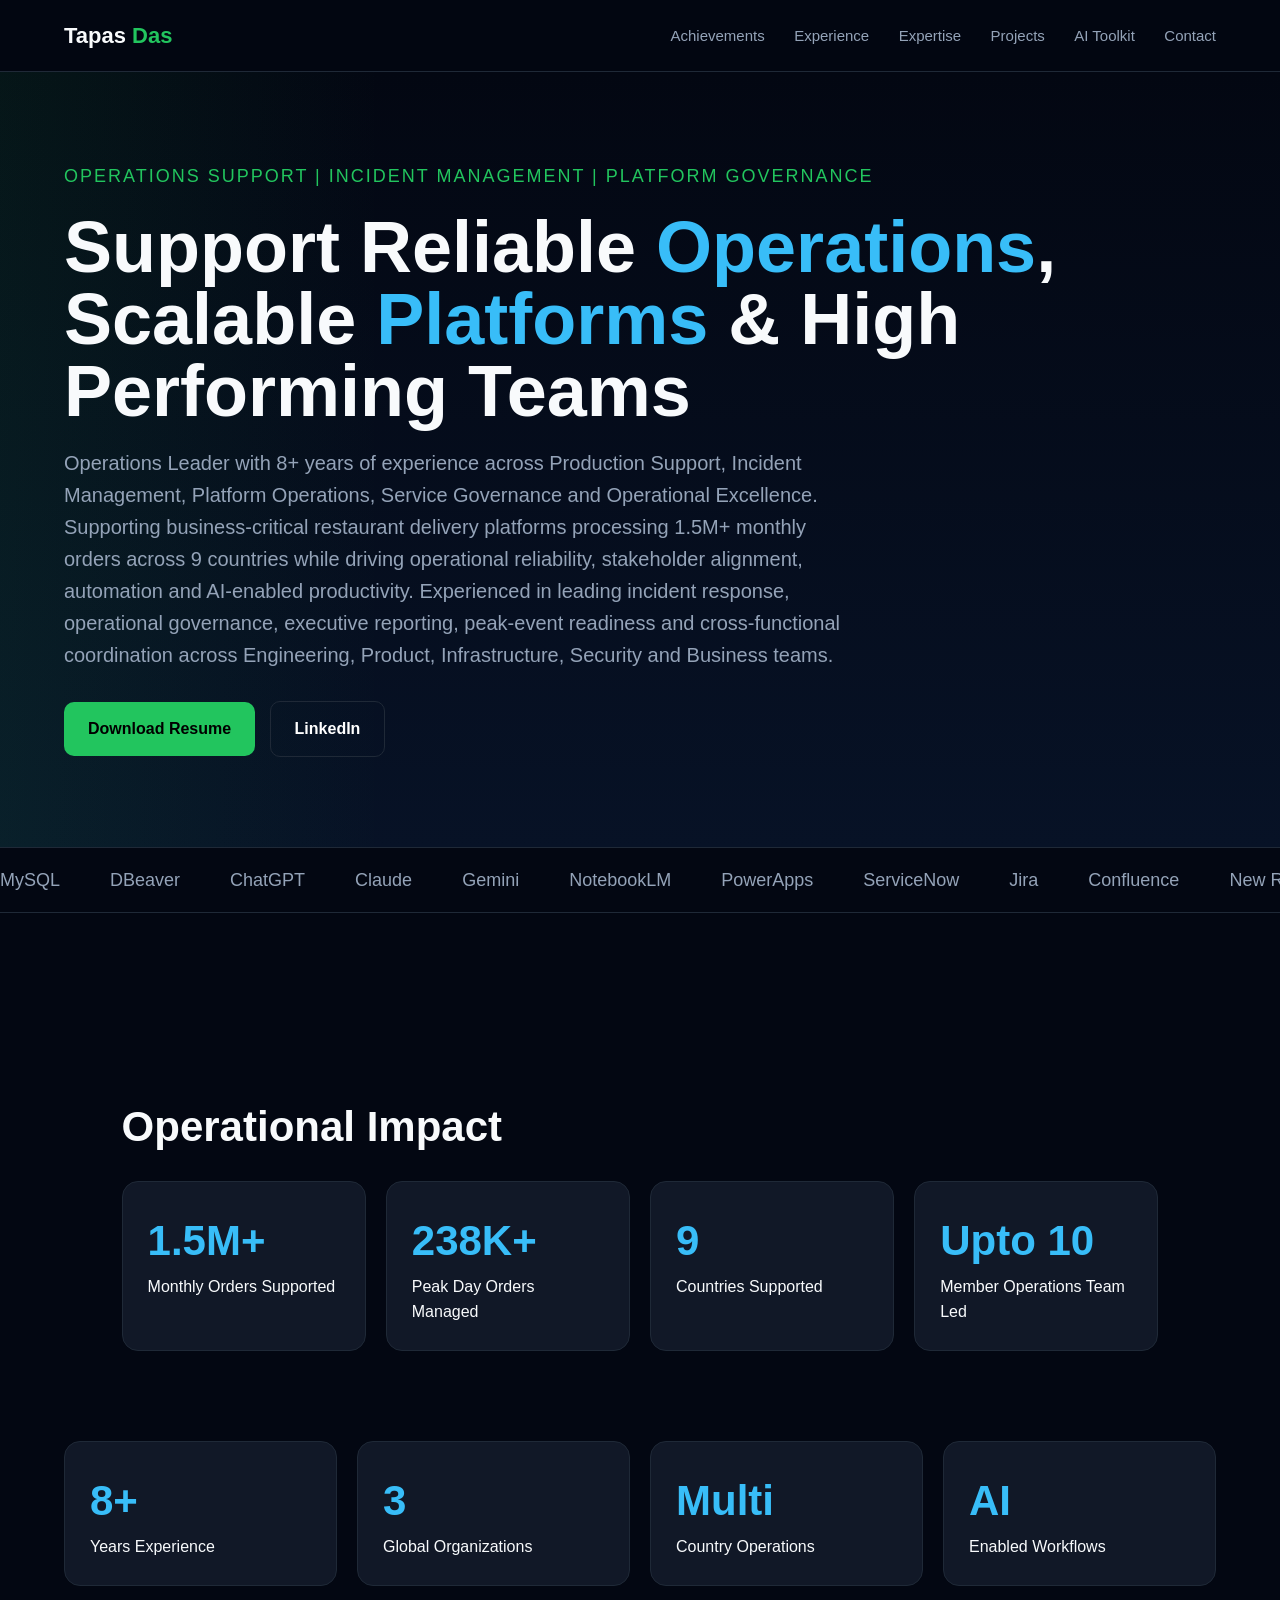
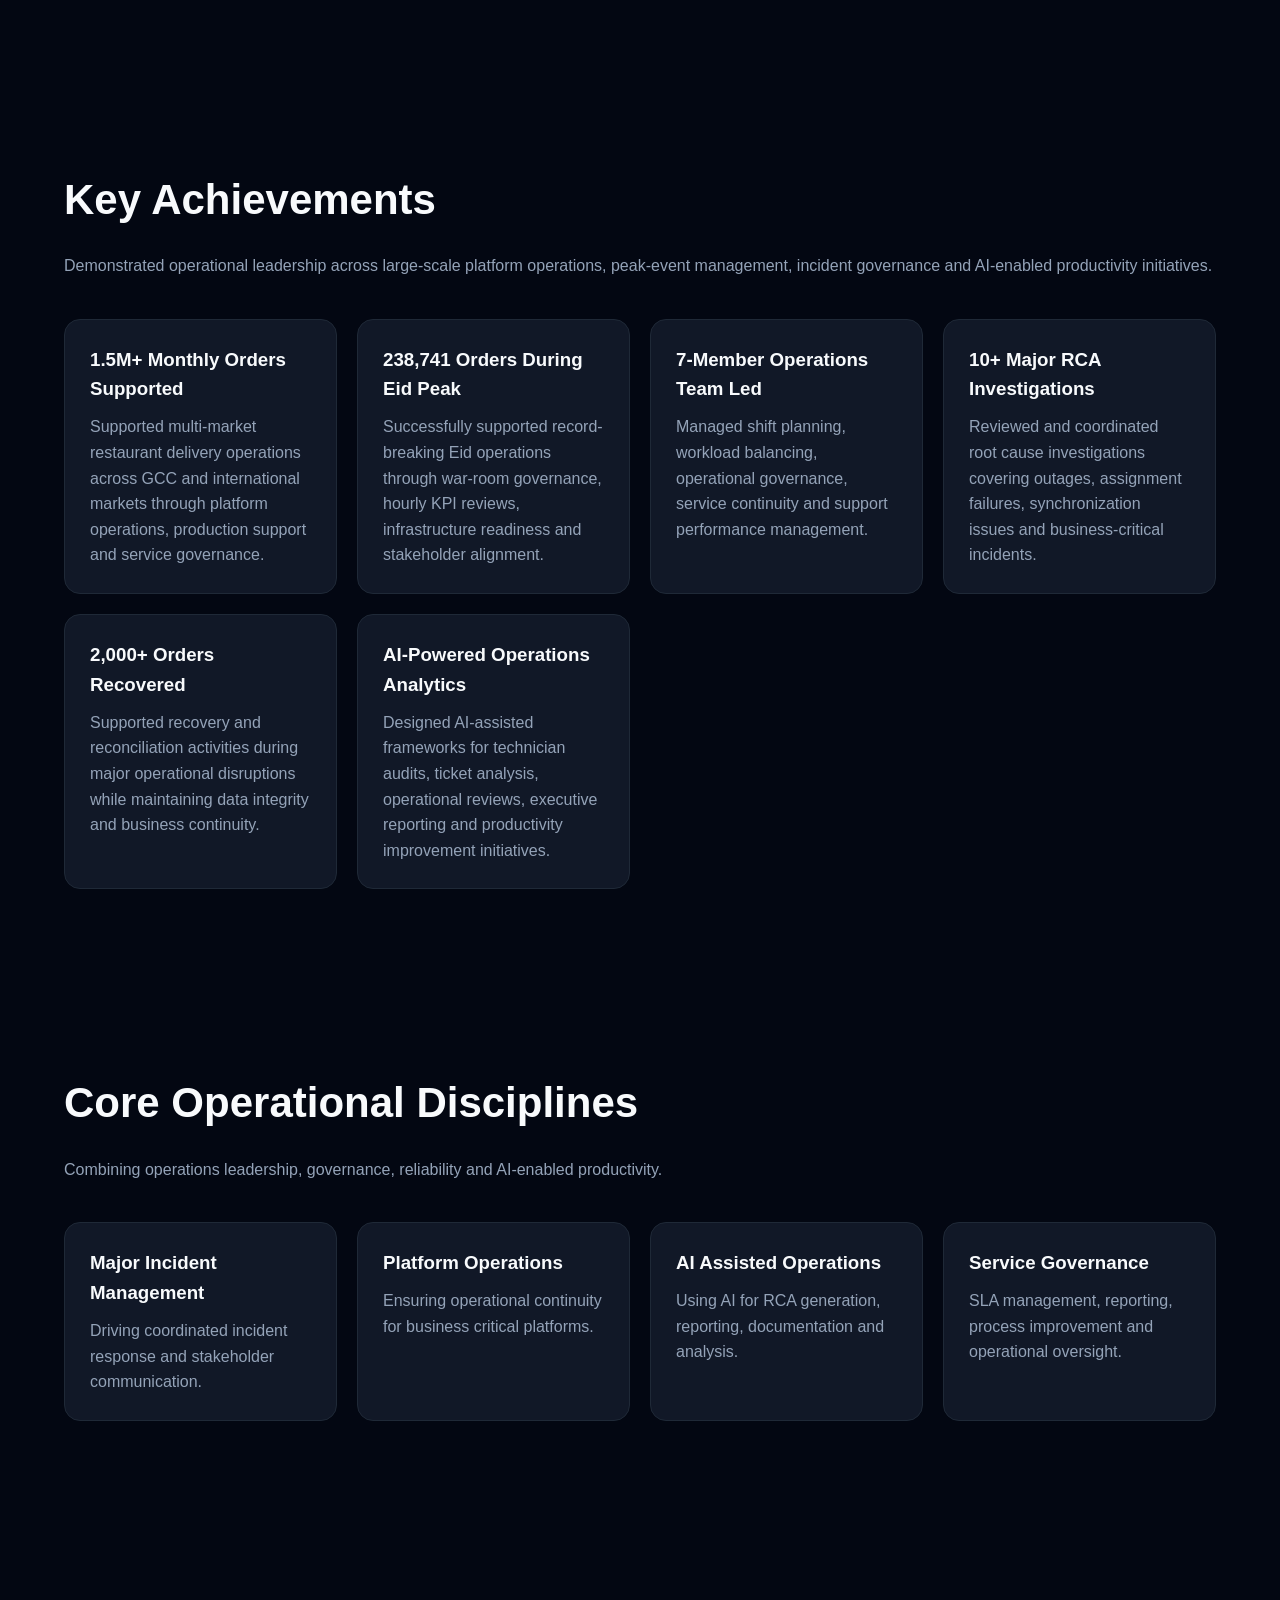
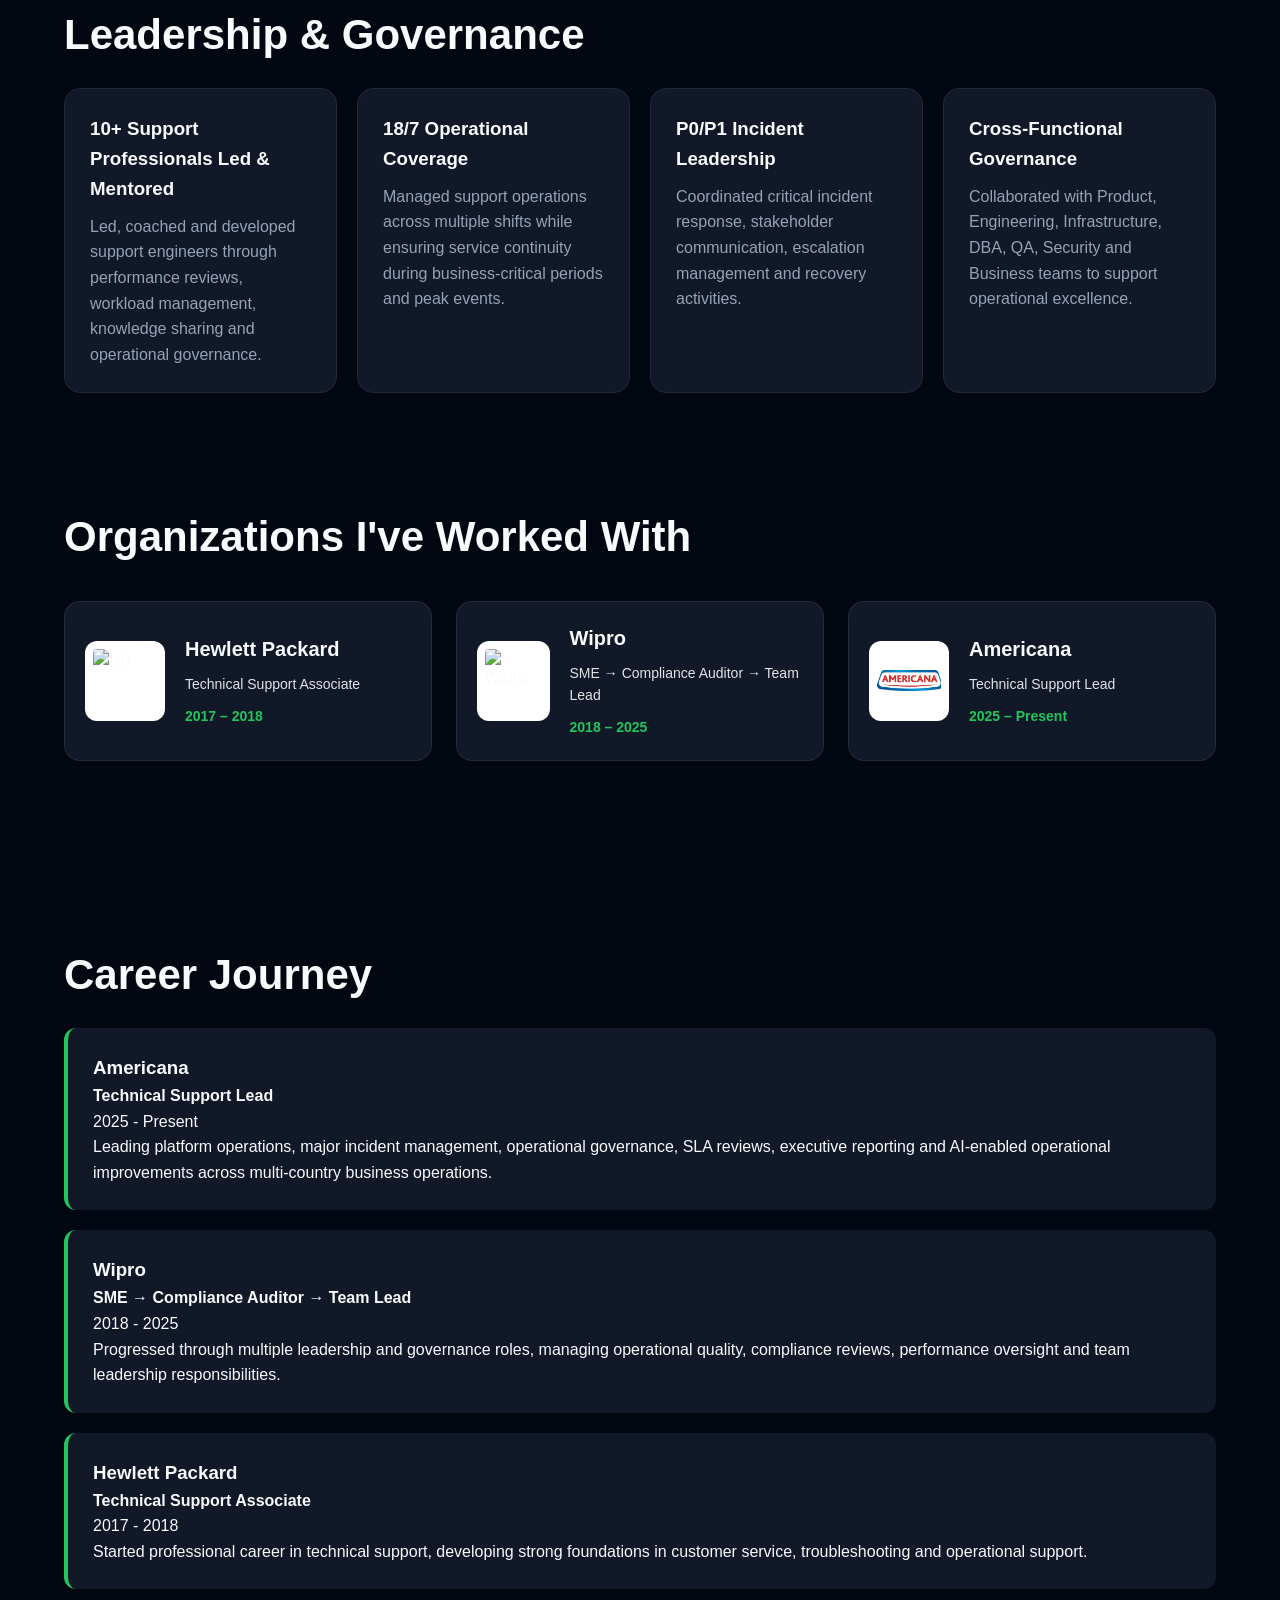
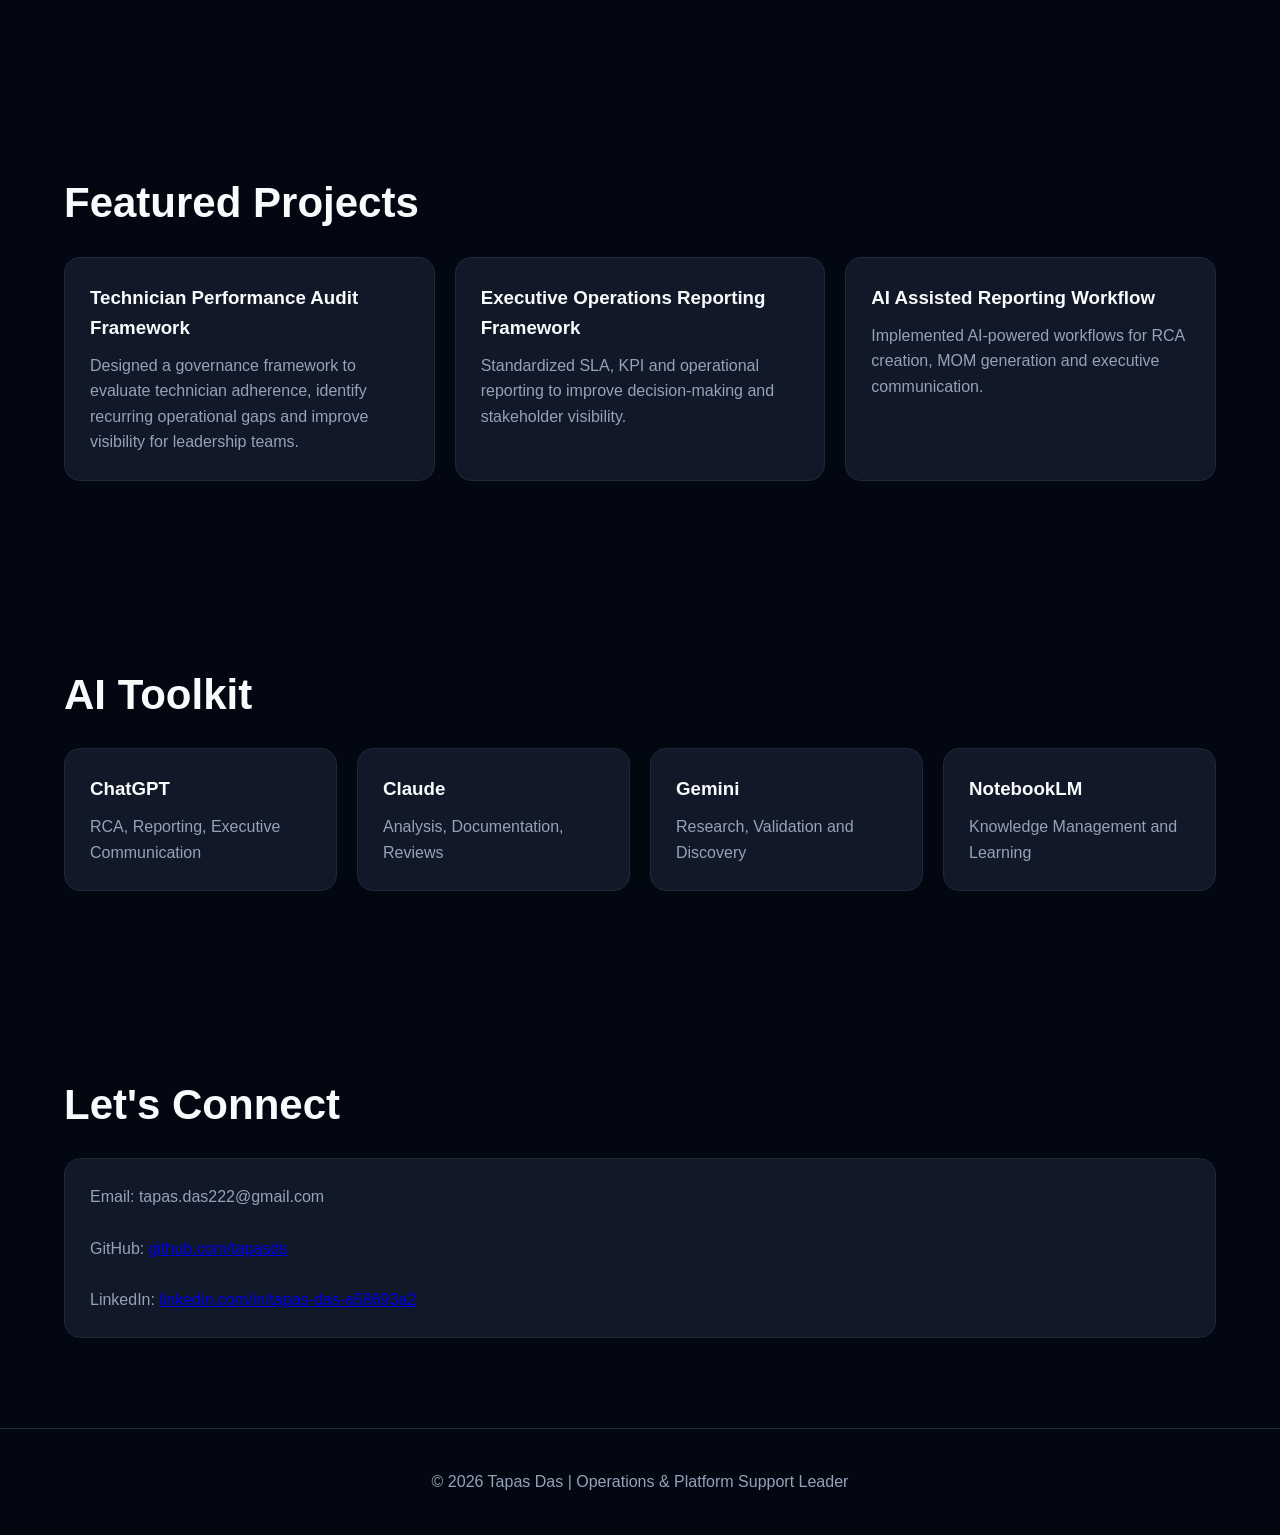
==== commit f4528d96: "Update index.html" ====
--- a/index.html
+++ b/index.html
@@ -6,7 +6,6 @@
 <meta name="viewport" content="width=device-width, initial-scale=1.0">
 
 <title>Tapas Das | Operations & Platform Support Leader</title>
-
 <link rel="stylesheet" href="style.css">
 </head>
 
--- a/style.css
+++ b/style.css
@@ -247,31 +247,55 @@
 }
 
 }
-
-.company-logos{
+#companies{
+padding-top:20px;
+}
+
+.company-showcase{
+display:grid;
+grid-template-columns:repeat(auto-fit,minmax(300px,1fr));
+gap:24px;
+margin-top:30px;
+}
+
+.company-card{
 display:flex;
-justify-content:center;
 align-items:center;
-gap:60px;
-flex-wrap:wrap;
-margin-top:40px;
-}
-
-.company-logos img{
-height:60px;
-max-width:180px;
+gap:20px;
+padding:20px;
+background:#111827;
+border:1px solid rgba(255,255,255,.08);
+border-radius:16px;
+transition:.3s;
+}
+
+.company-card:hover{
+transform:translateY(-4px);
+border-color:#22c55e;
+}
+
+.company-card img{
+width:80px;
+height:80px;
 object-fit:contain;
-opacity:.85;
-transition:.3s;
-filter:grayscale(100%);
-}
-
-.company-logos img:hover{
-opacity:1;
-transform:translateY(-4px);
-filter:none;
-}
-
-#companies{
-padding-top:30px;
-}
+background:white;
+padding:8px;
+border-radius:12px;
+}
+
+.company-info h3{
+margin:0;
+font-size:20px;
+}
+
+.company-info p{
+margin:8px 0;
+font-size:14px;
+opacity:.9;
+}
+
+.company-info span{
+color:#22c55e;
+font-weight:600;
+font-size:14px;
+}
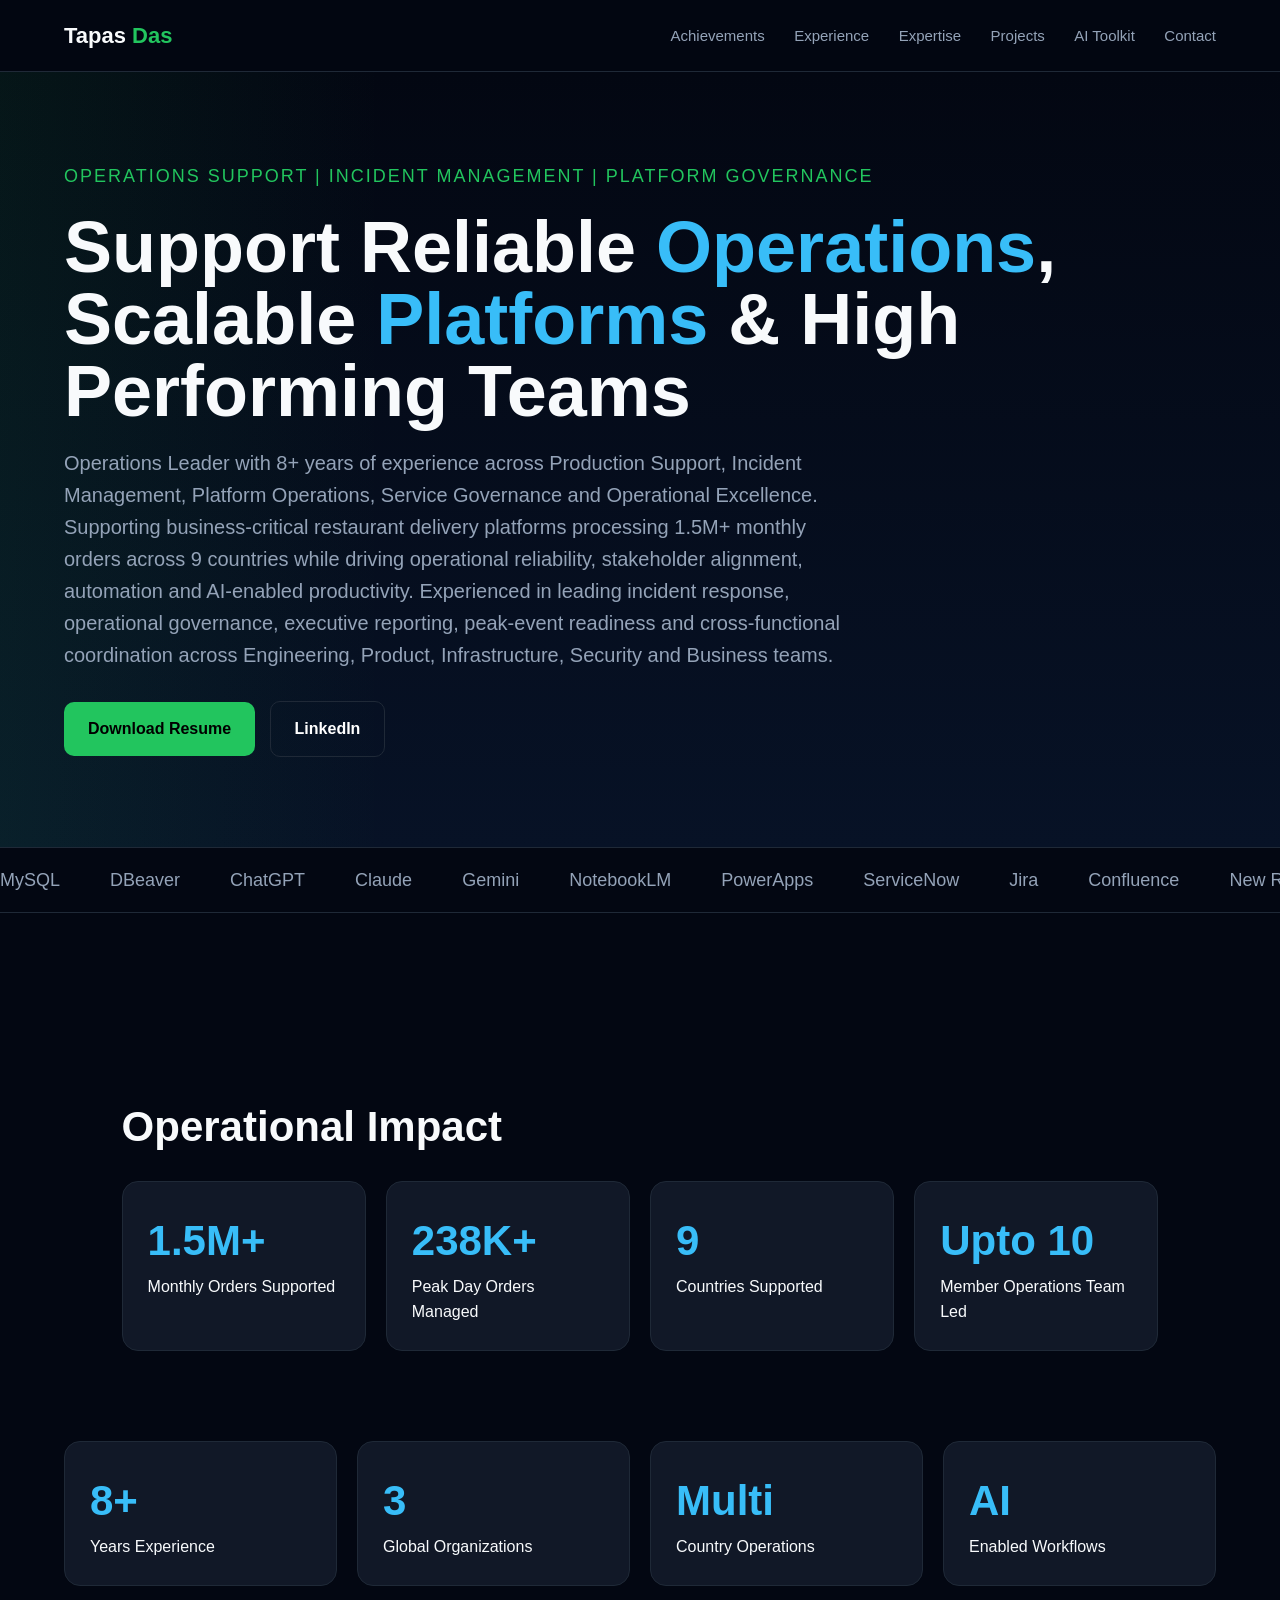
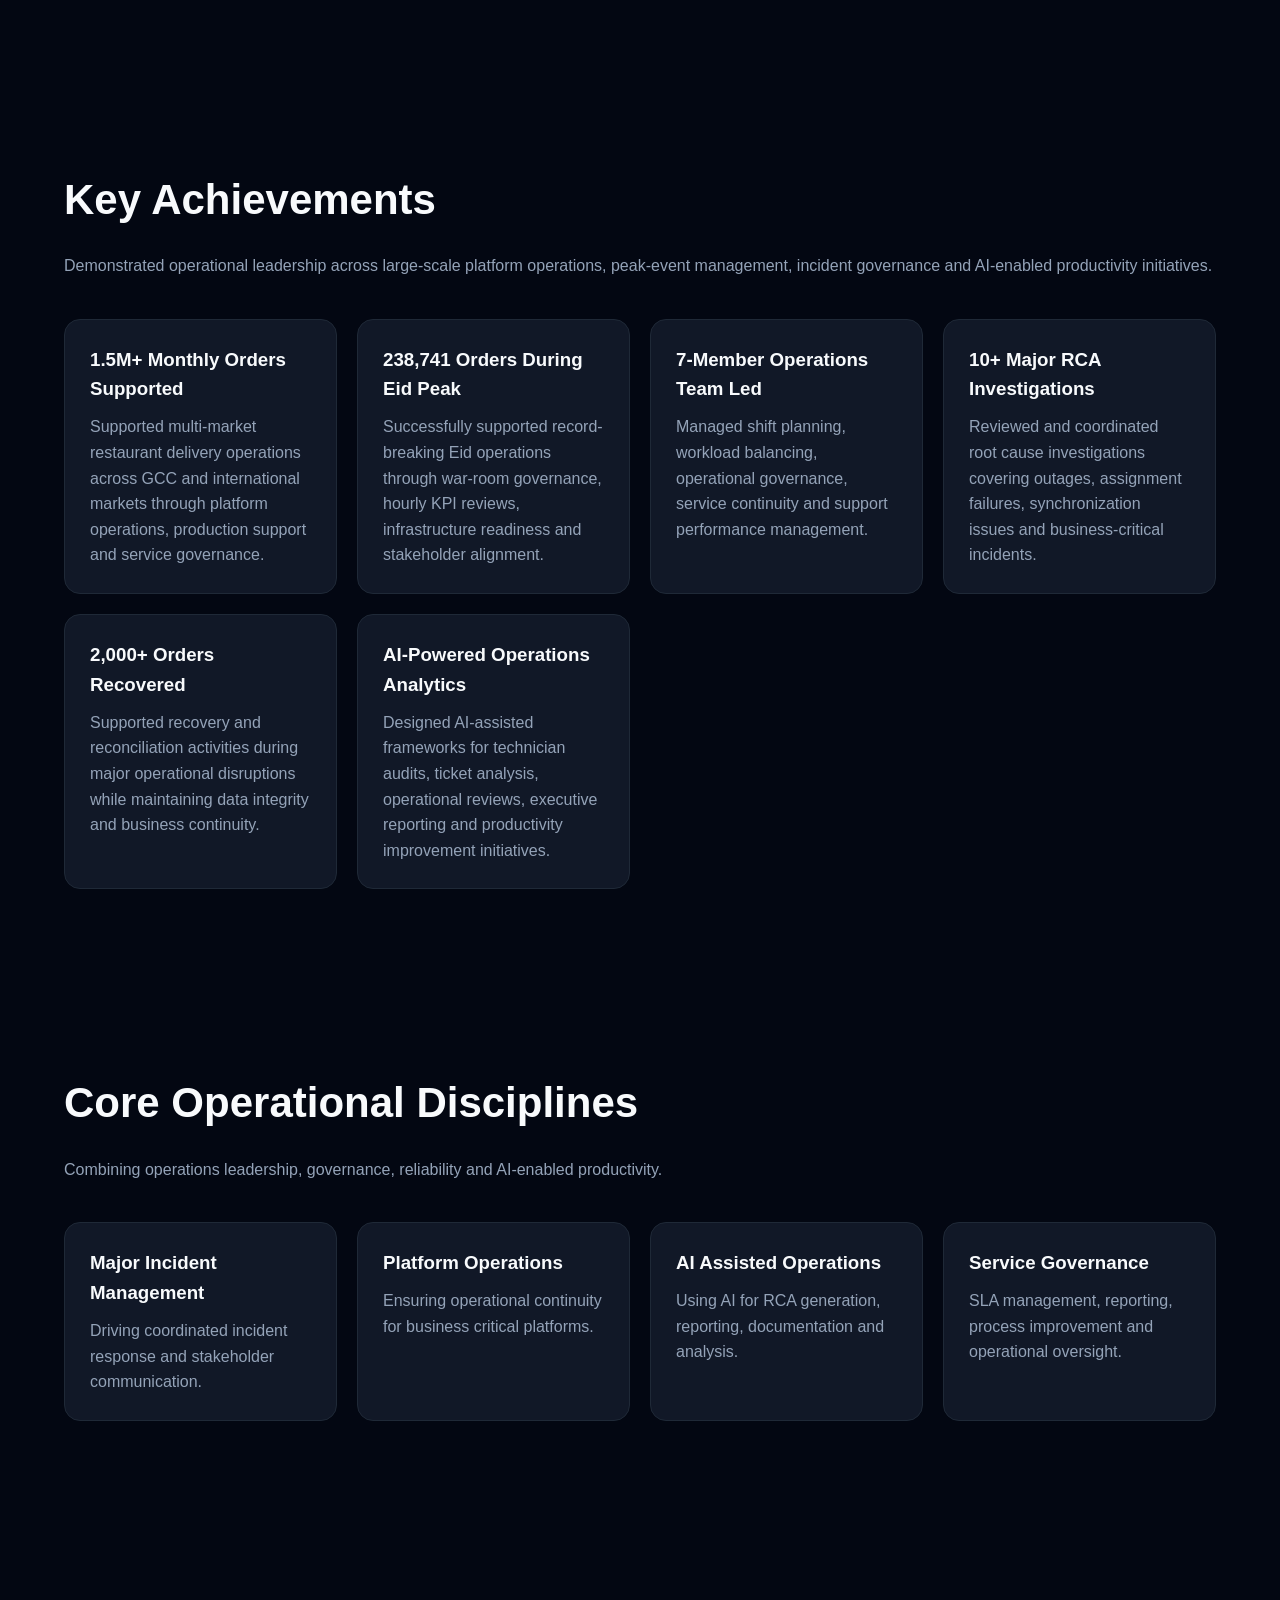
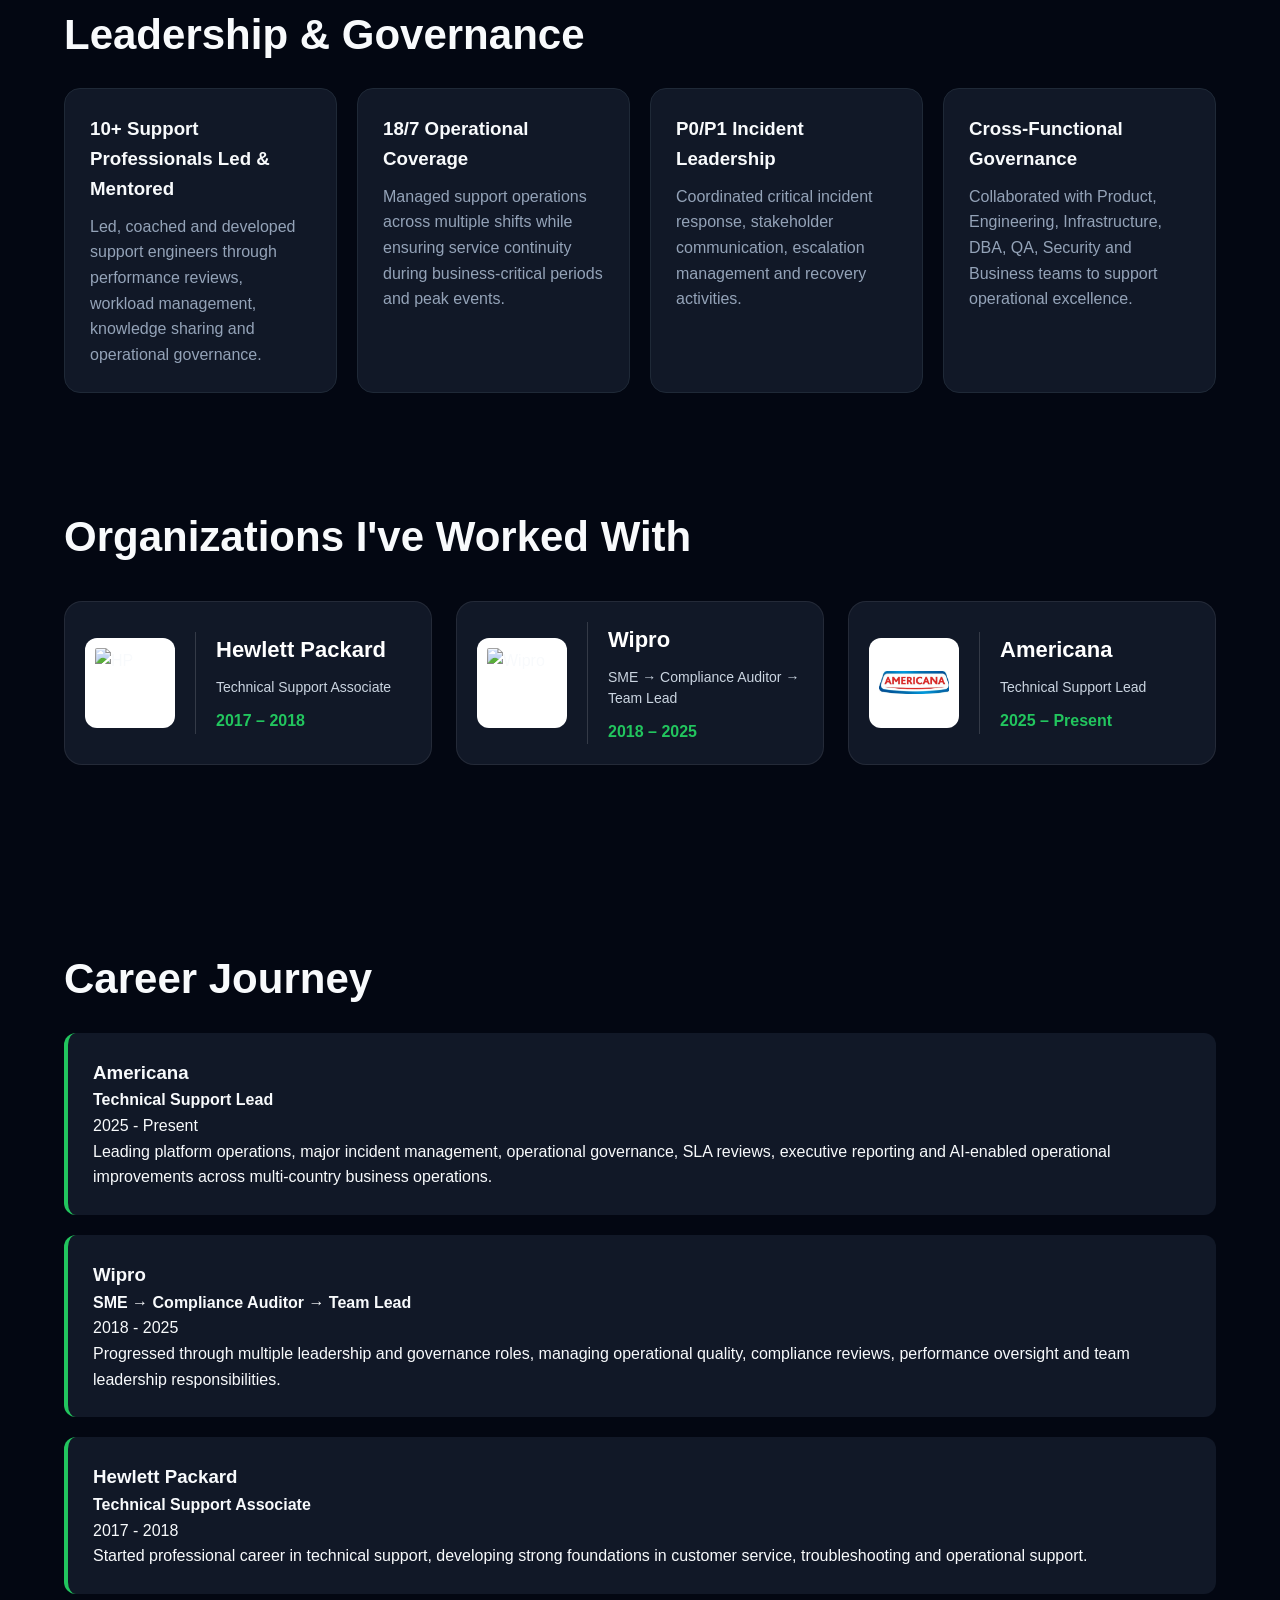
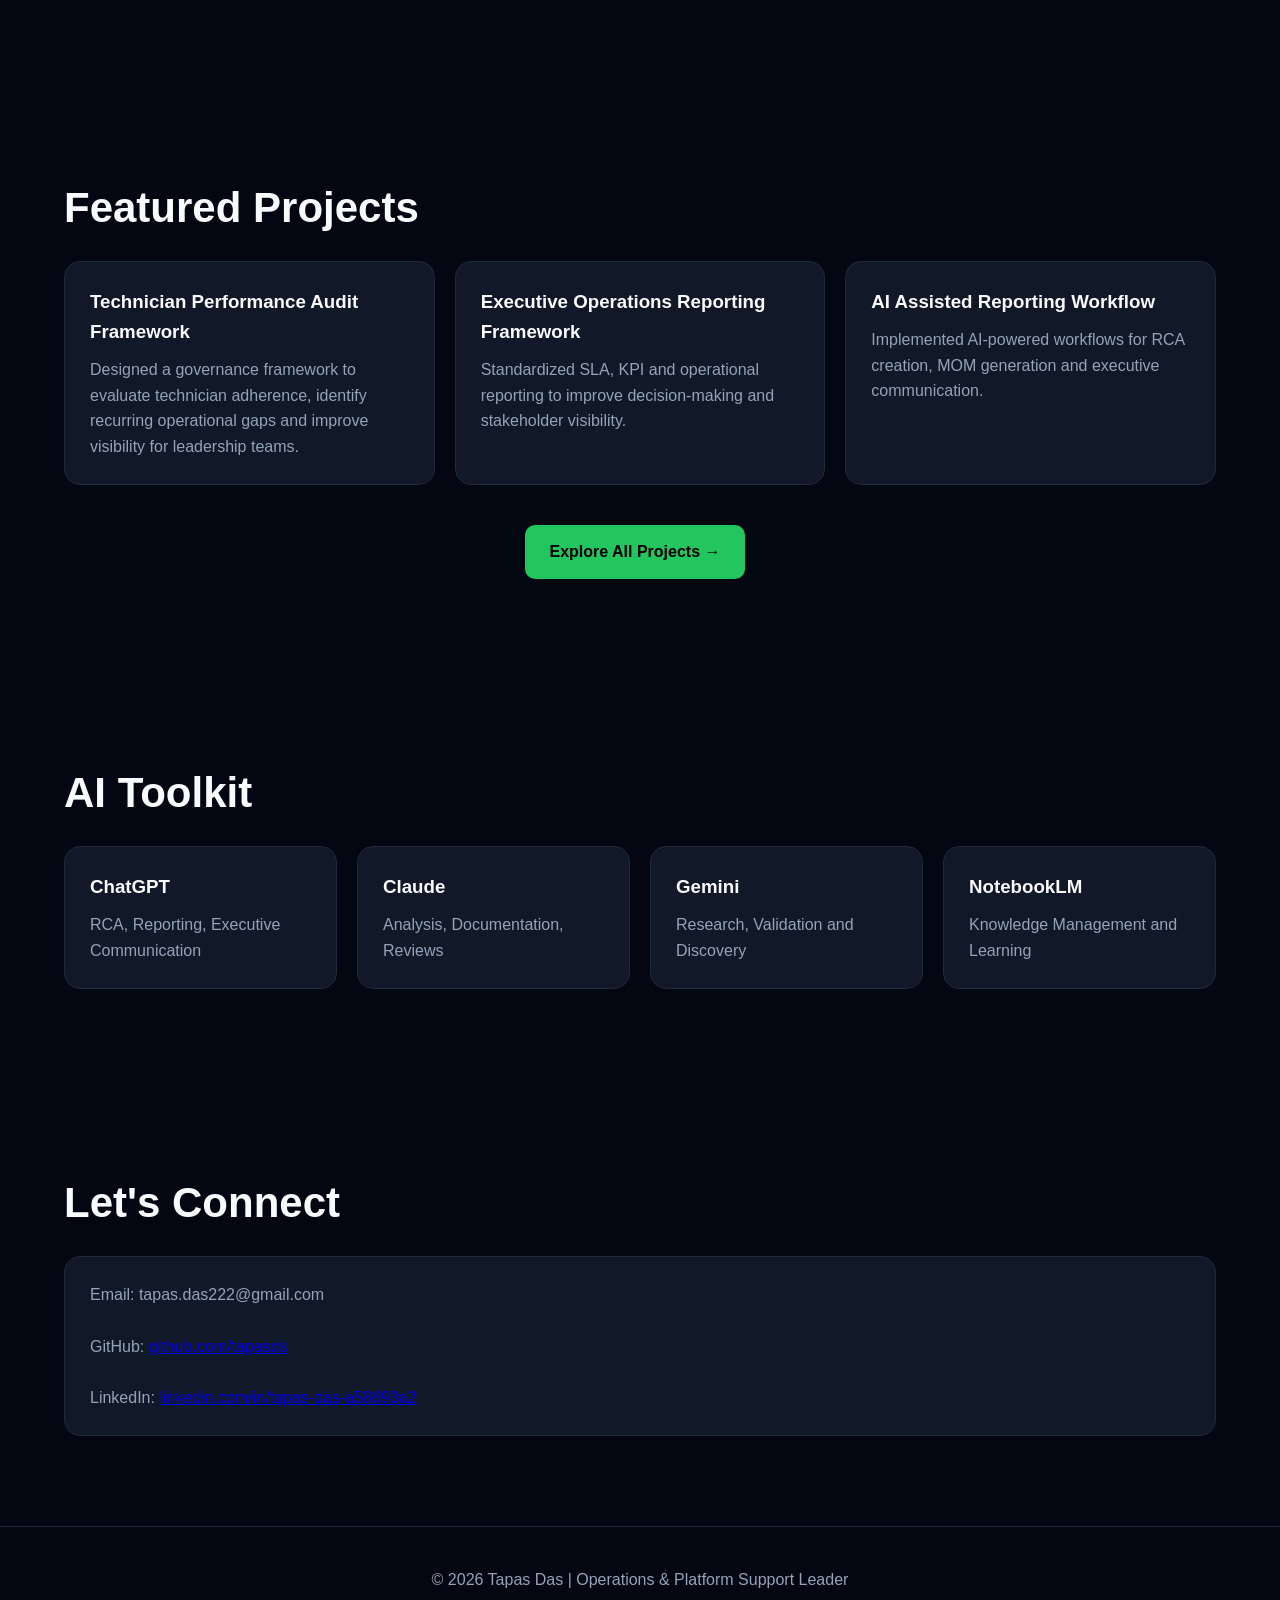
==== commit 68d6f4e7: "Update index.html" ====
--- a/index.html
+++ b/index.html
@@ -439,7 +439,16 @@
 </div>
 
 </div>
-
+<div style="text-align:center;margin-top:40px;">
+
+<a href="projects.html"
+class="btn primary">
+
+Explore All Projects →
+
+</a>
+
+</div>
 </section>
 
 <section id="ai">
--- a/style.css
+++ b/style.css
@@ -250,10 +250,13 @@
 #companies{
 padding-top:20px;
 }
+#companies{
+padding-top:20px;
+}
 
 .company-showcase{
 display:grid;
-grid-template-columns:repeat(auto-fit,minmax(300px,1fr));
+grid-template-columns:repeat(3,1fr);
 gap:24px;
 margin-top:30px;
 }
@@ -261,41 +264,68 @@
 .company-card{
 display:flex;
 align-items:center;
-gap:20px;
 padding:20px;
 background:#111827;
 border:1px solid rgba(255,255,255,.08);
-border-radius:16px;
+border-radius:18px;
+min-height:140px;
 transition:.3s;
 }
 
 .company-card:hover{
 transform:translateY(-4px);
 border-color:#22c55e;
+box-shadow:0 0 20px rgba(34,197,94,.15);
 }
 
 .company-card img{
-width:80px;
-height:80px;
+
+width:90px;
+height:90px;
+
+min-width:90px;
+
+background:#ffffff;
+
+padding:10px;
+
+border-radius:12px;
+
 object-fit:contain;
-background:white;
-padding:8px;
-border-radius:12px;
+
+margin-right:20px;
+}
+
+.company-info{
+border-left:1px solid rgba(255,255,255,.15);
+padding-left:20px;
 }
 
 .company-info h3{
 margin:0;
-font-size:20px;
+font-size:22px;
+font-weight:700;
+color:white;
 }
 
 .company-info p{
-margin:8px 0;
+margin-top:10px;
+margin-bottom:10px;
 font-size:14px;
-opacity:.9;
+color:#cbd5e1;
+line-height:1.5;
 }
 
 .company-info span{
+font-size:16px;
+font-weight:600;
 color:#22c55e;
-font-weight:600;
-font-size:14px;
-}
+}
+
+@media(max-width:1000px){
+
+.company-showcase{
+grid-template-columns:1fr;
+}
+
+}
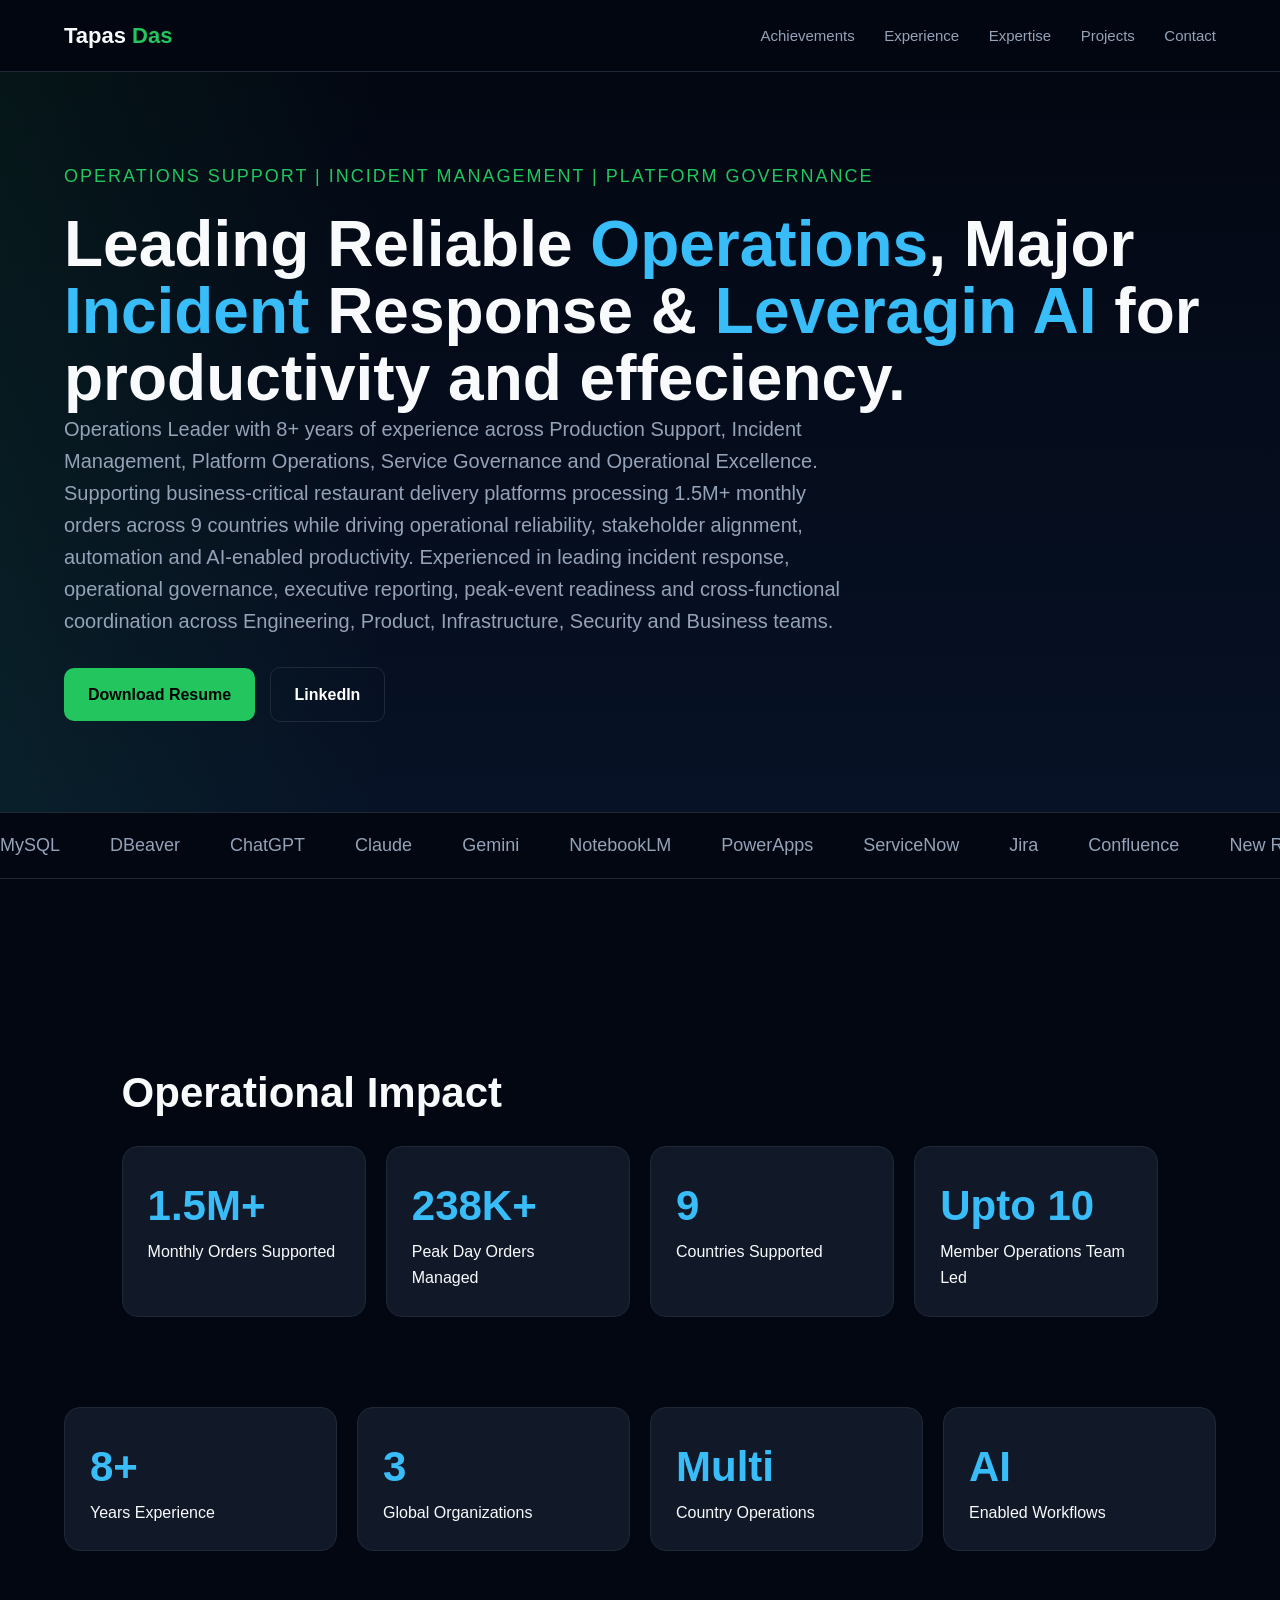
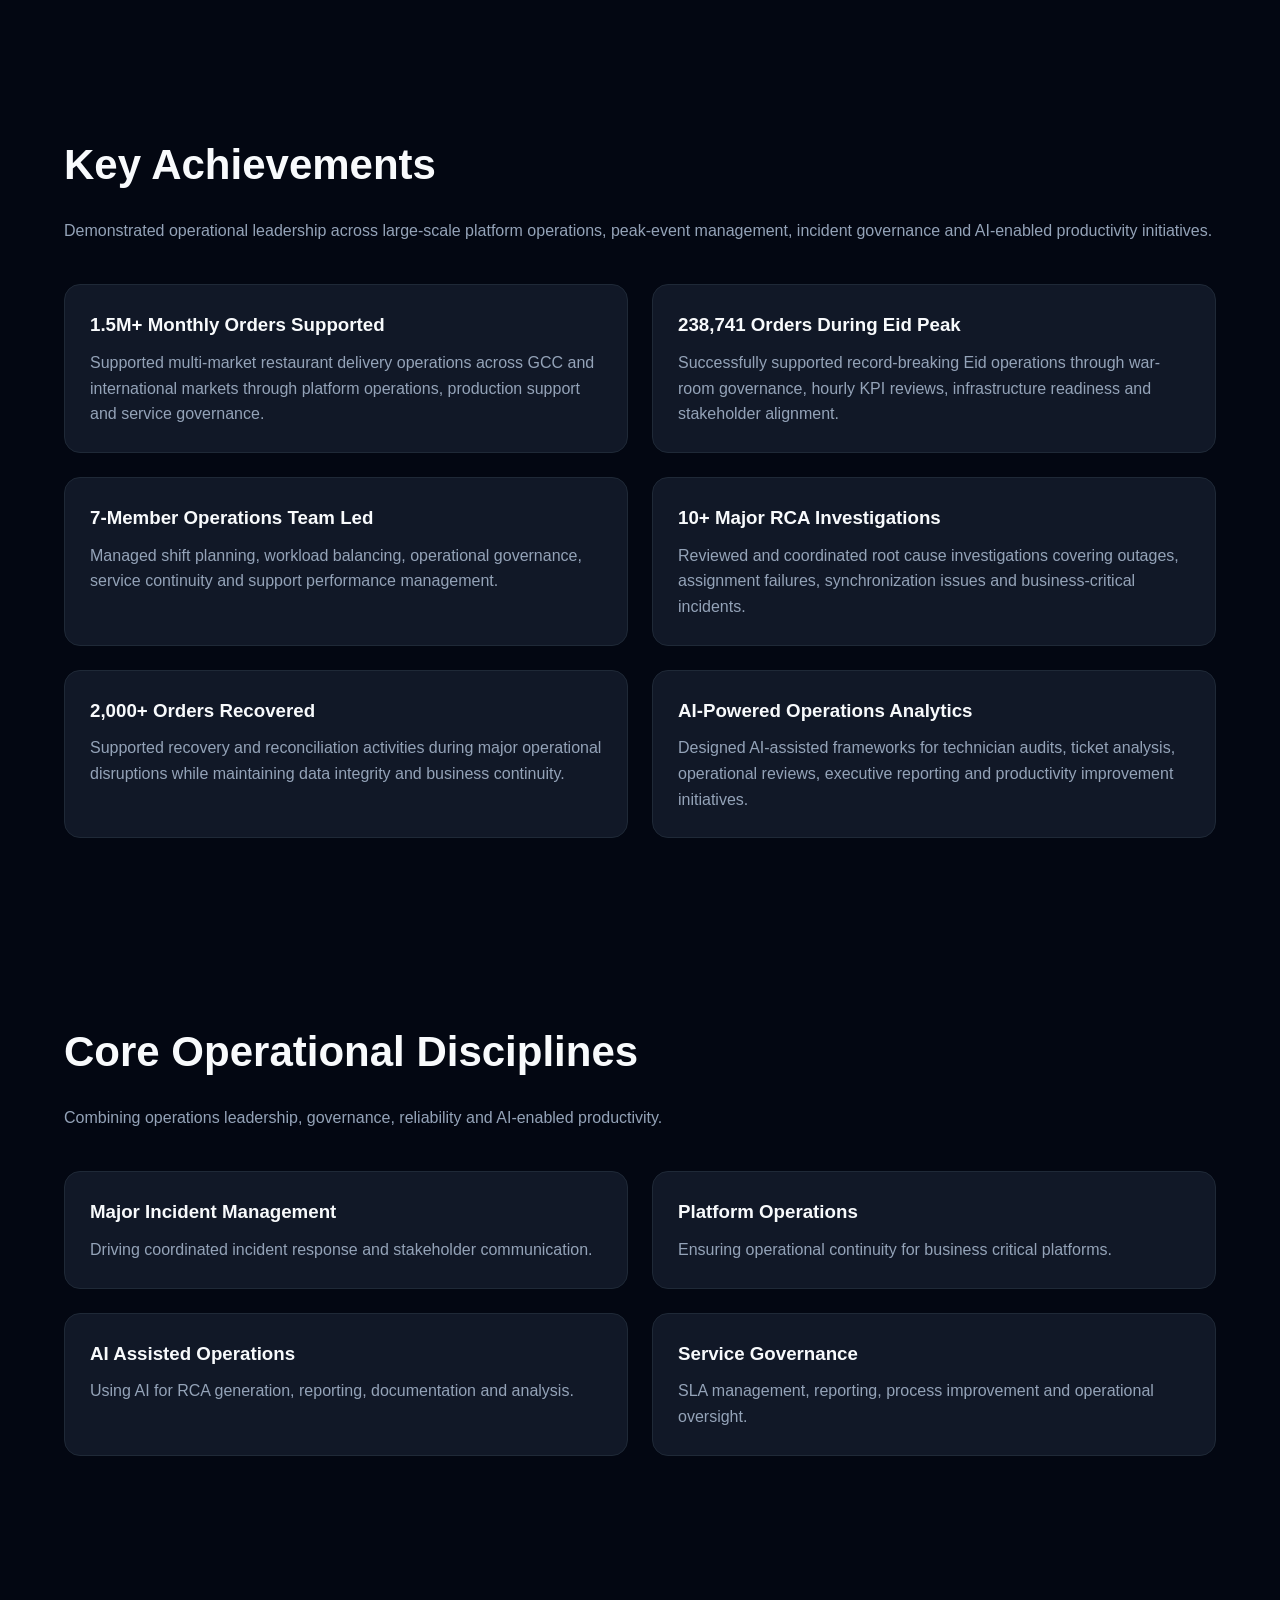
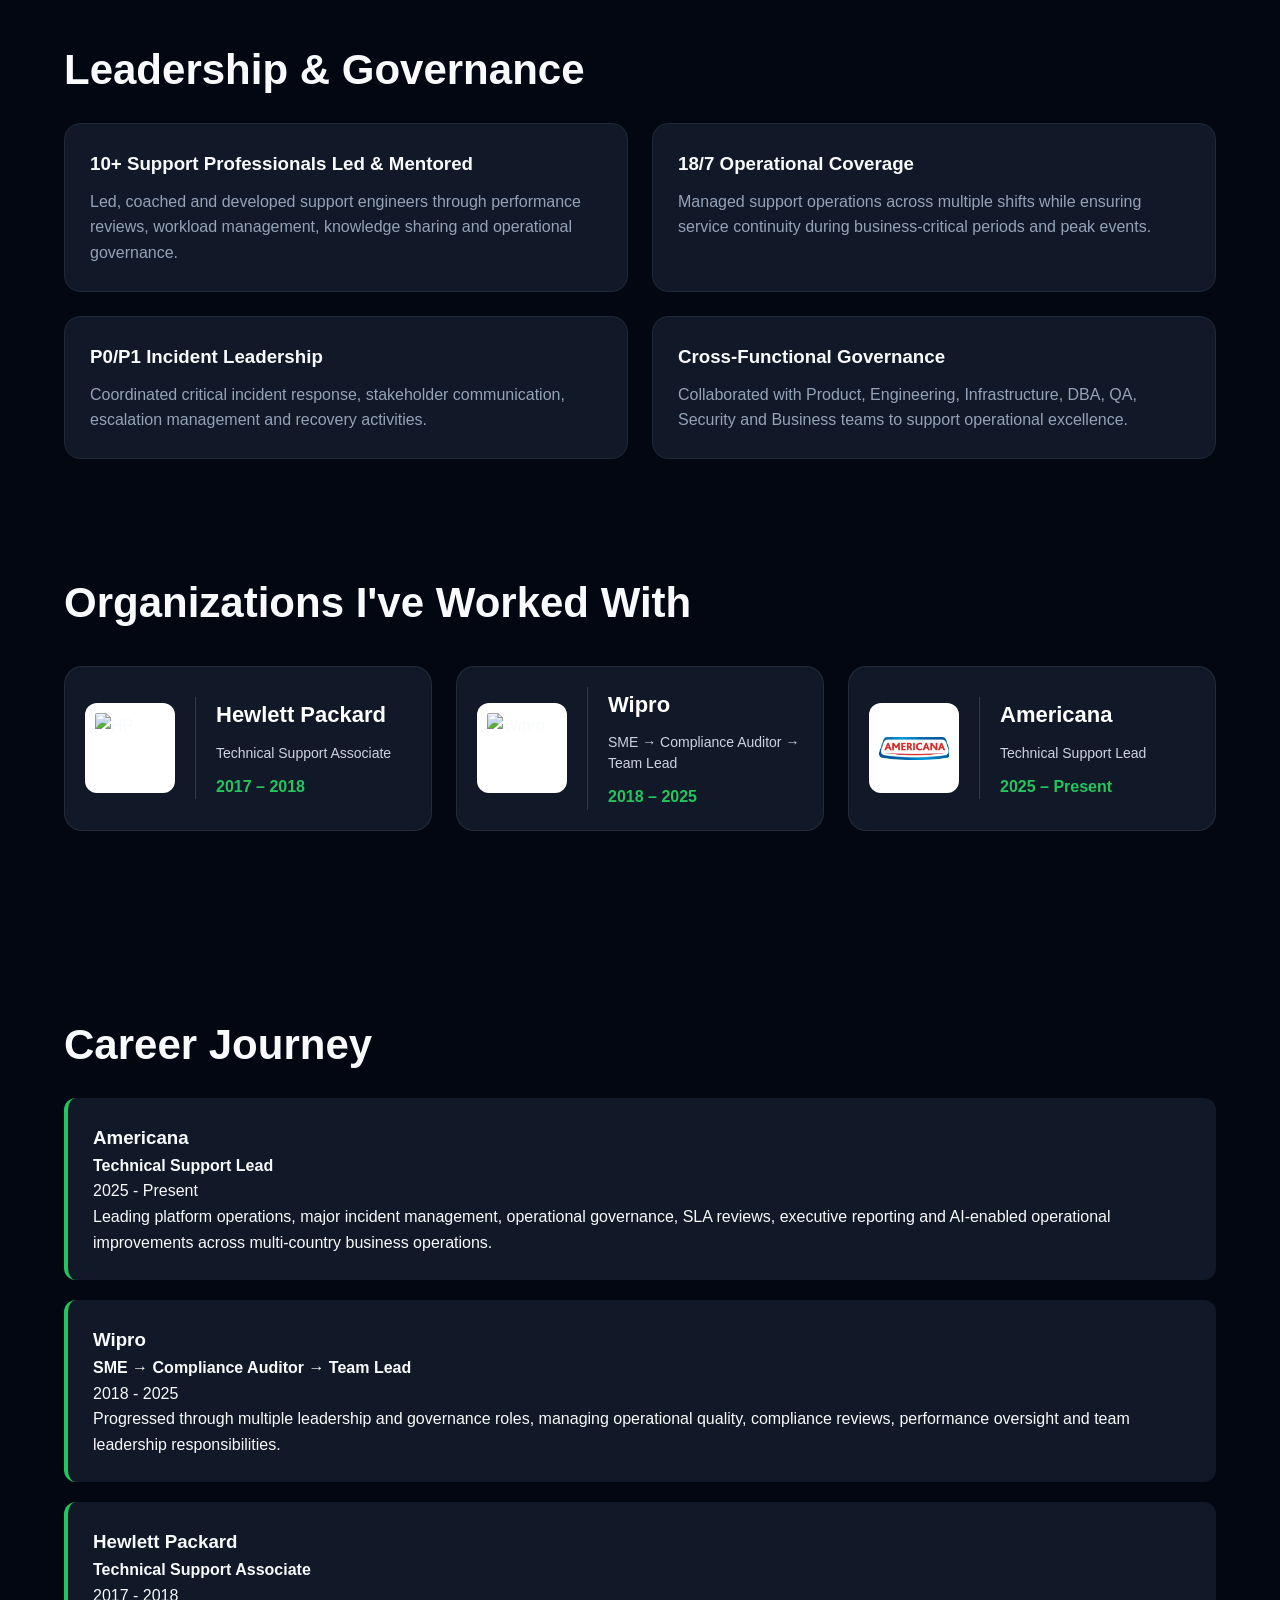
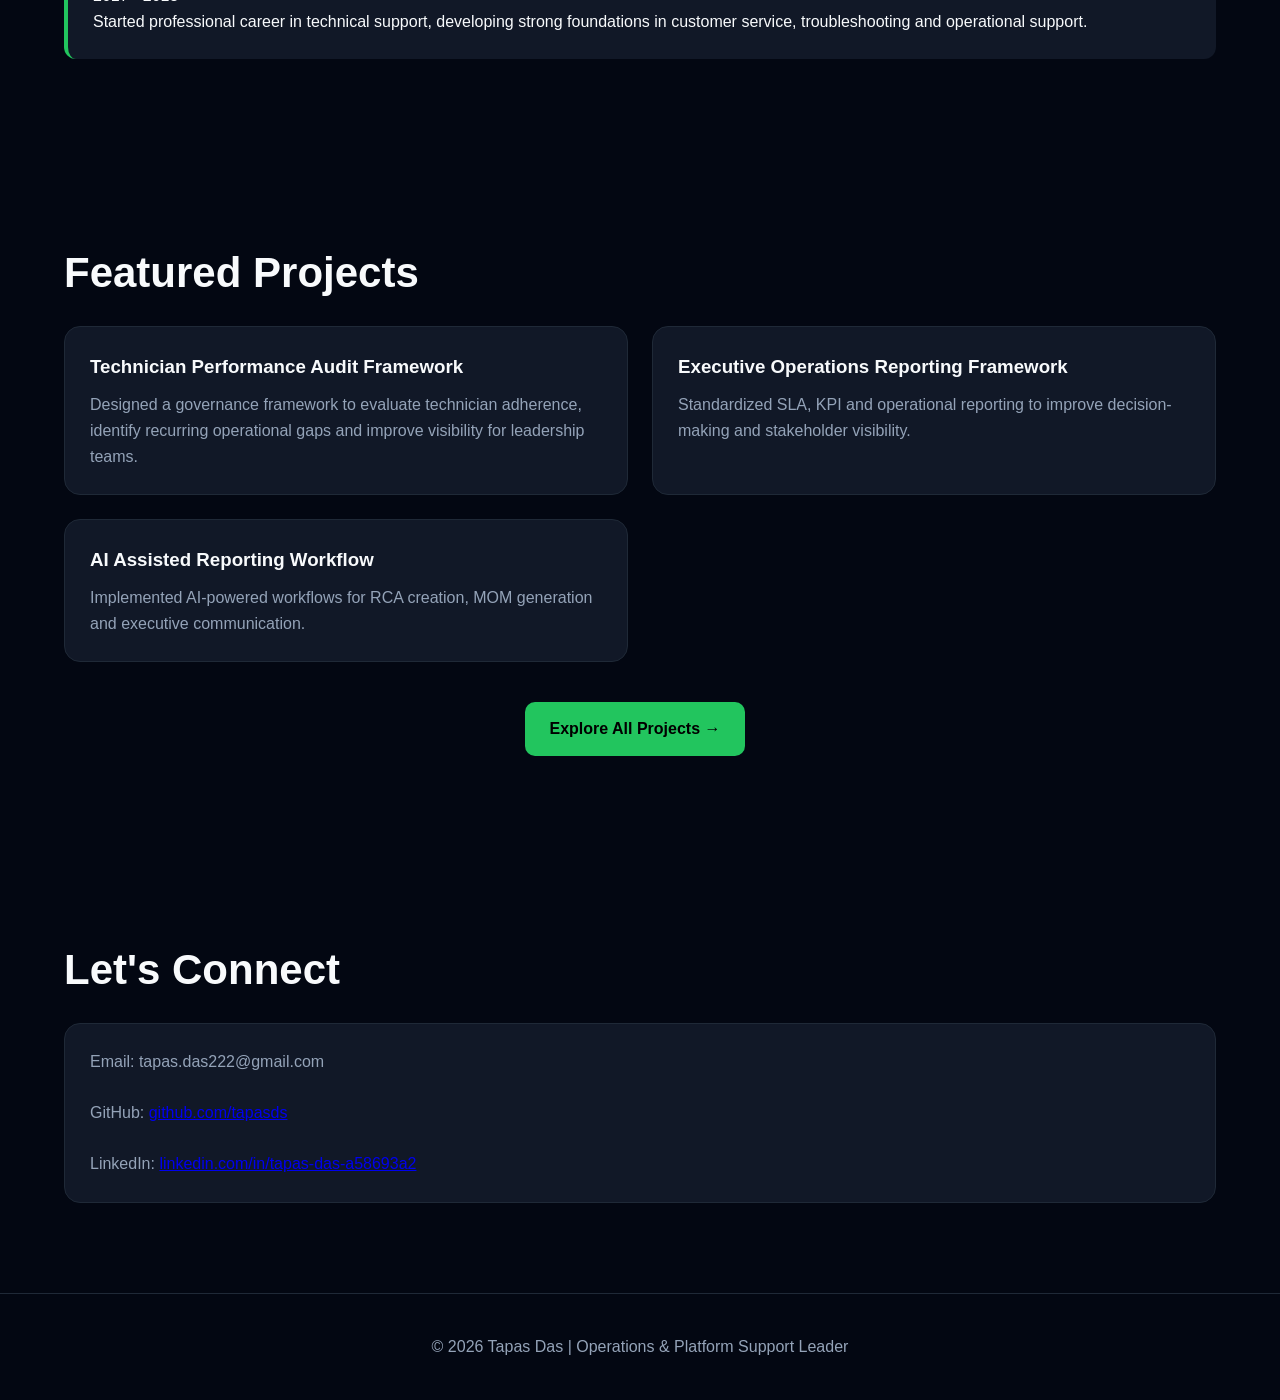
==== commit c83e54d0: "Update index.html" ====
--- a/index.html
+++ b/index.html
@@ -23,7 +23,6 @@
 <a href="#experience">Experience</a>
 <a href="#expertise">Expertise</a>
 <a href="#projects">Projects</a>
-<a href="#ai">AI Toolkit</a>
 <a href="#contact">Contact</a>
 </div>
 
@@ -39,11 +38,11 @@
 </div>
 
 <h1>
-Support Reliable
+Leading Reliable
 <span>Operations</span>,
-Scalable
-<span>Platforms</span>
-& High Performing Teams
+Major <span>Incident</span> Response &
+<span>Leveragin AI</span>
+for productivity and effeciency.
 </h1>
 
 <p class="summary">
@@ -451,41 +450,6 @@
 </div>
 </section>
 
-<section id="ai">
-
-<div class="container">
-
-<h2 class="section-title">
-AI Toolkit
-</h2>
-
-<div class="card-grid">
-
-<div class="card">
-<h3>ChatGPT</h3>
-<p>RCA, Reporting, Executive Communication</p>
-</div>
-
-<div class="card">
-<h3>Claude</h3>
-<p>Analysis, Documentation, Reviews</p>
-</div>
-
-<div class="card">
-<h3>Gemini</h3>
-<p>Research, Validation and Discovery</p>
-</div>
-
-<div class="card">
-<h3>NotebookLM</h3>
-<p>Knowledge Management and Learning</p>
-</div>
-
-</div>
-
-</div>
-
-</section>
 
 <section id="contact">
 
--- a/style.css
+++ b/style.css
@@ -87,9 +87,8 @@
 }
 
 .hero h1{
-font-size:72px;
-line-height:1;
-margin-bottom:20px;
+font-size:64px;
+line-height:1.05;
 }
 
 .hero h1 span{
@@ -101,7 +100,7 @@
 font-size:18px;
 letter-spacing:2px;
 margin-bottom:20px;
-text-transform:uppercase;
+text-transform:none;
 }
 
 .summary{
@@ -188,8 +187,8 @@
 
 .card-grid{
 display:grid;
-grid-template-columns:repeat(auto-fit,minmax(260px,1fr));
-gap:20px;
+grid-template-columns:repeat(auto-fit,minmax(420px,1fr));
+gap:24px;
 }
 
 .card{
@@ -329,3 +328,20 @@
 }
 
 }
+/* Project page text should use normal case */
+
+.card h3{
+text-transform:none !important;
+}
+
+.card p{
+text-transform:none !important;
+}
+
+.section-title{
+text-transform:none !important;
+}
+
+.role{
+text-transform:none !important;
+}
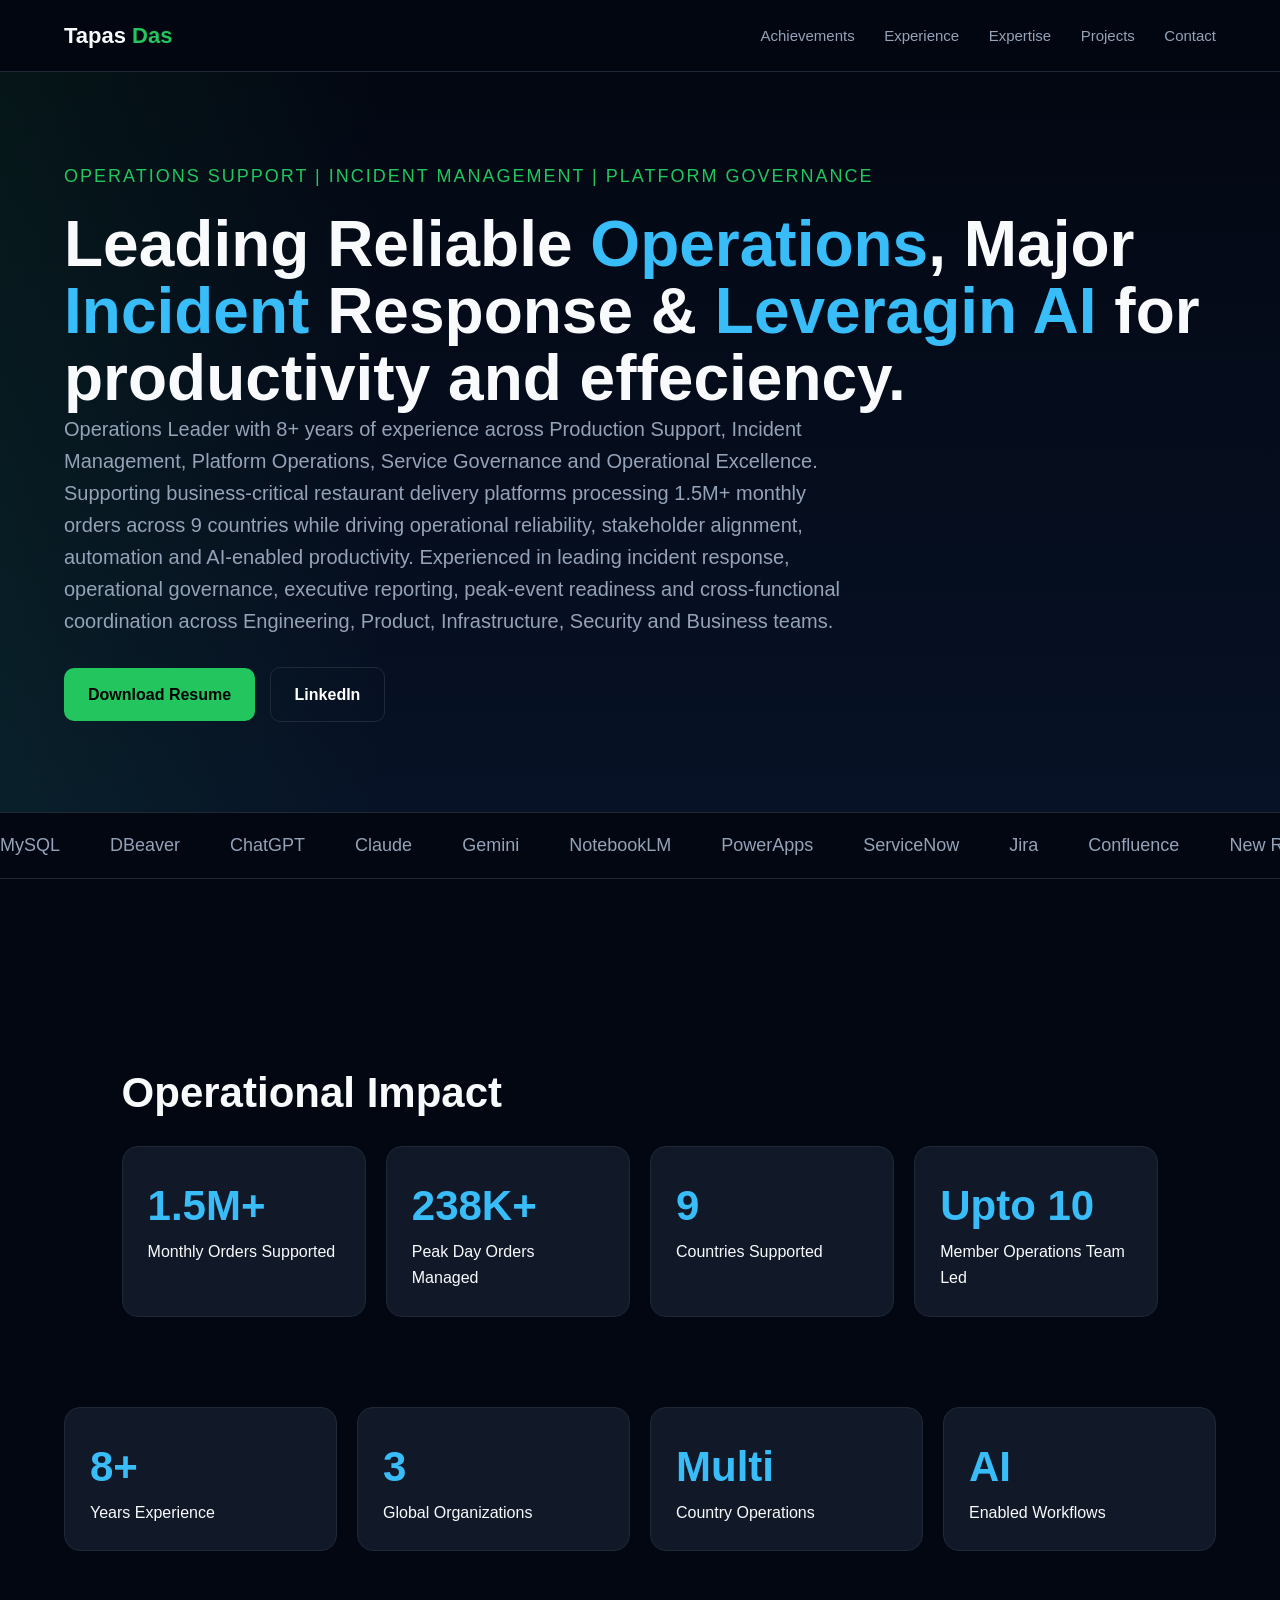
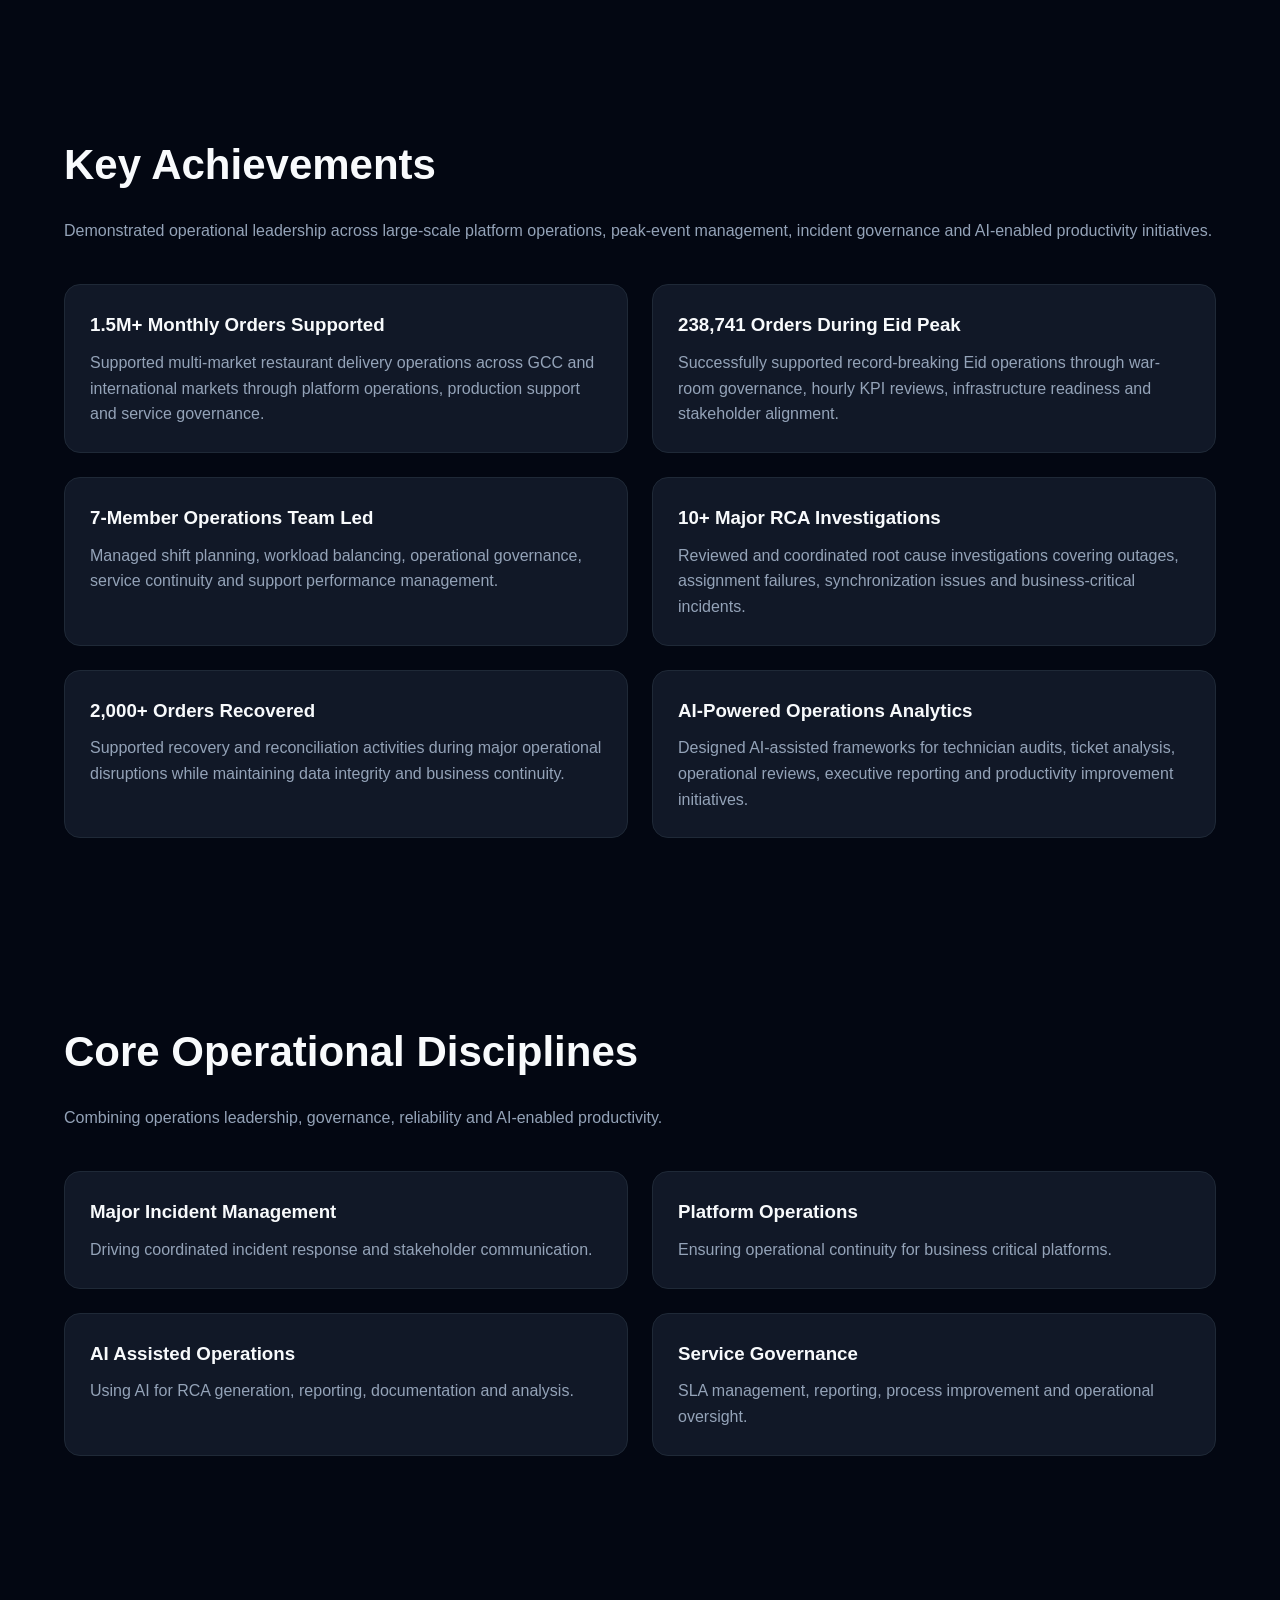
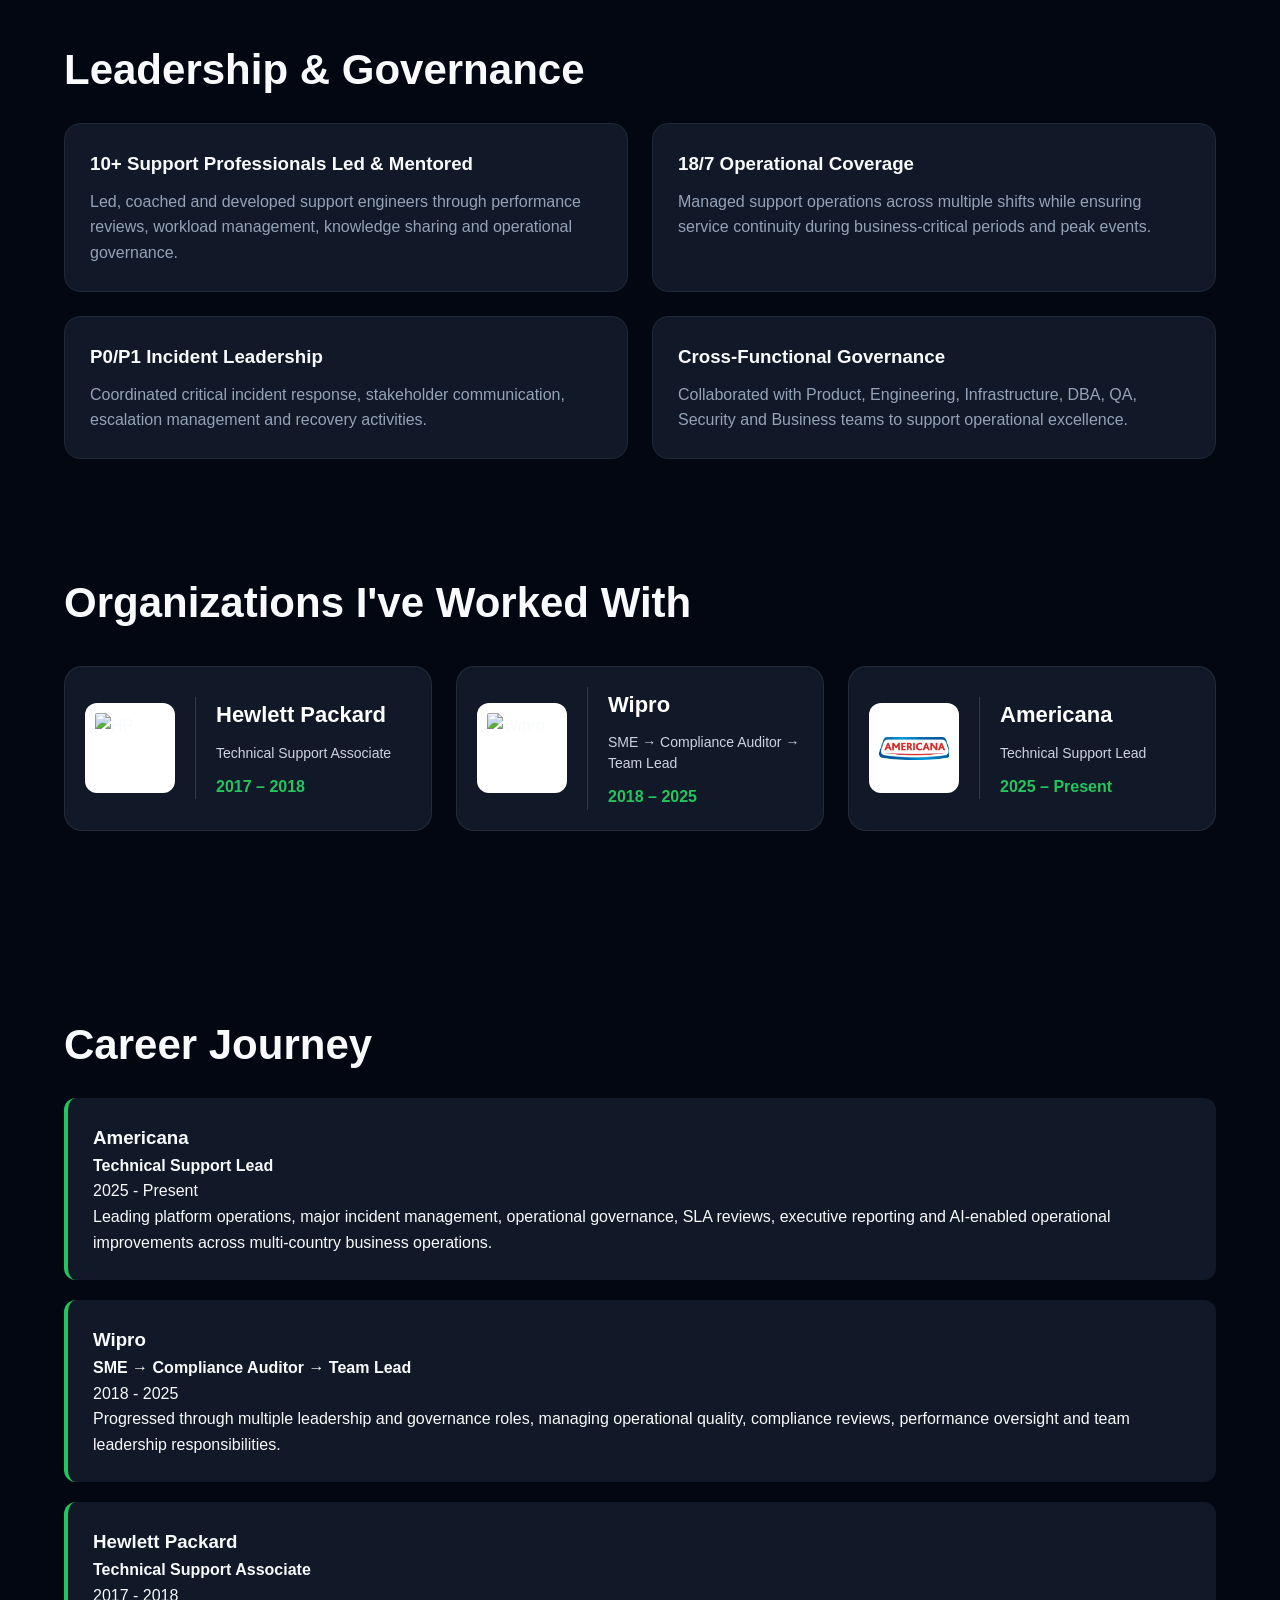
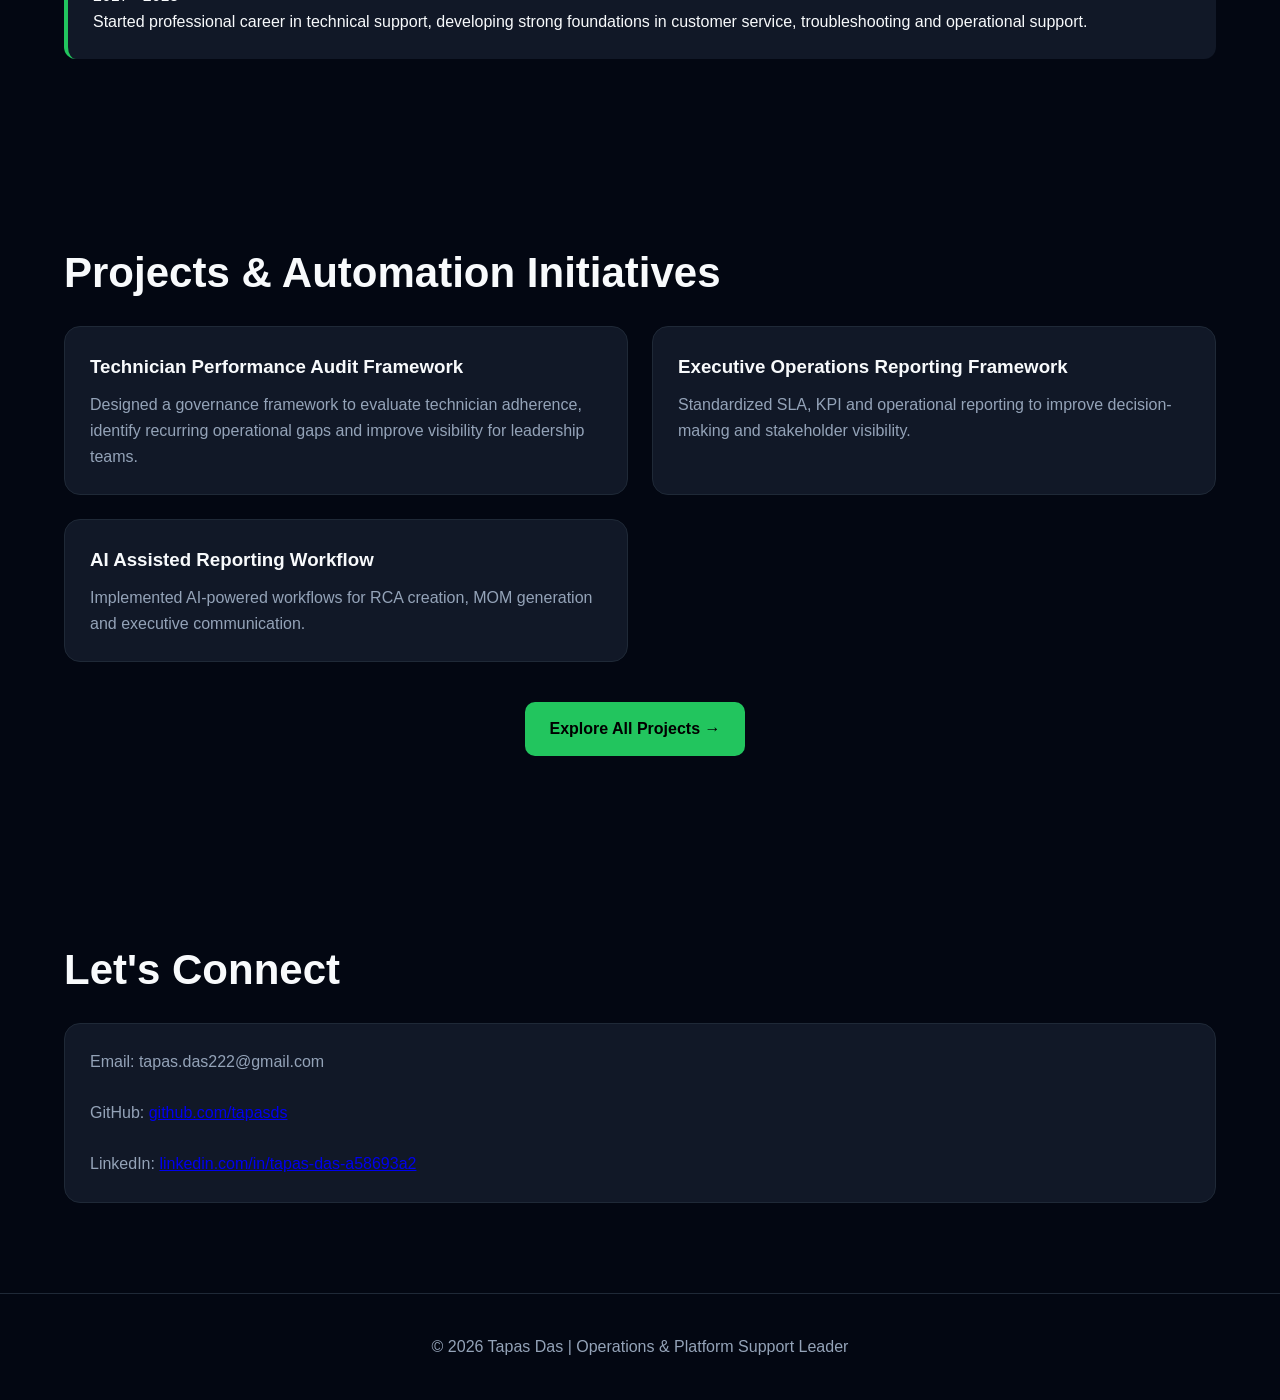
==== commit 44bc794f: "Update index.html" ====
--- a/index.html
+++ b/index.html
@@ -409,7 +409,7 @@
 <div class="container">
 
 <h2 class="section-title">
-Featured Projects
+Projects & Automation Initiatives
 </h2>
 
 <div class="card-grid">
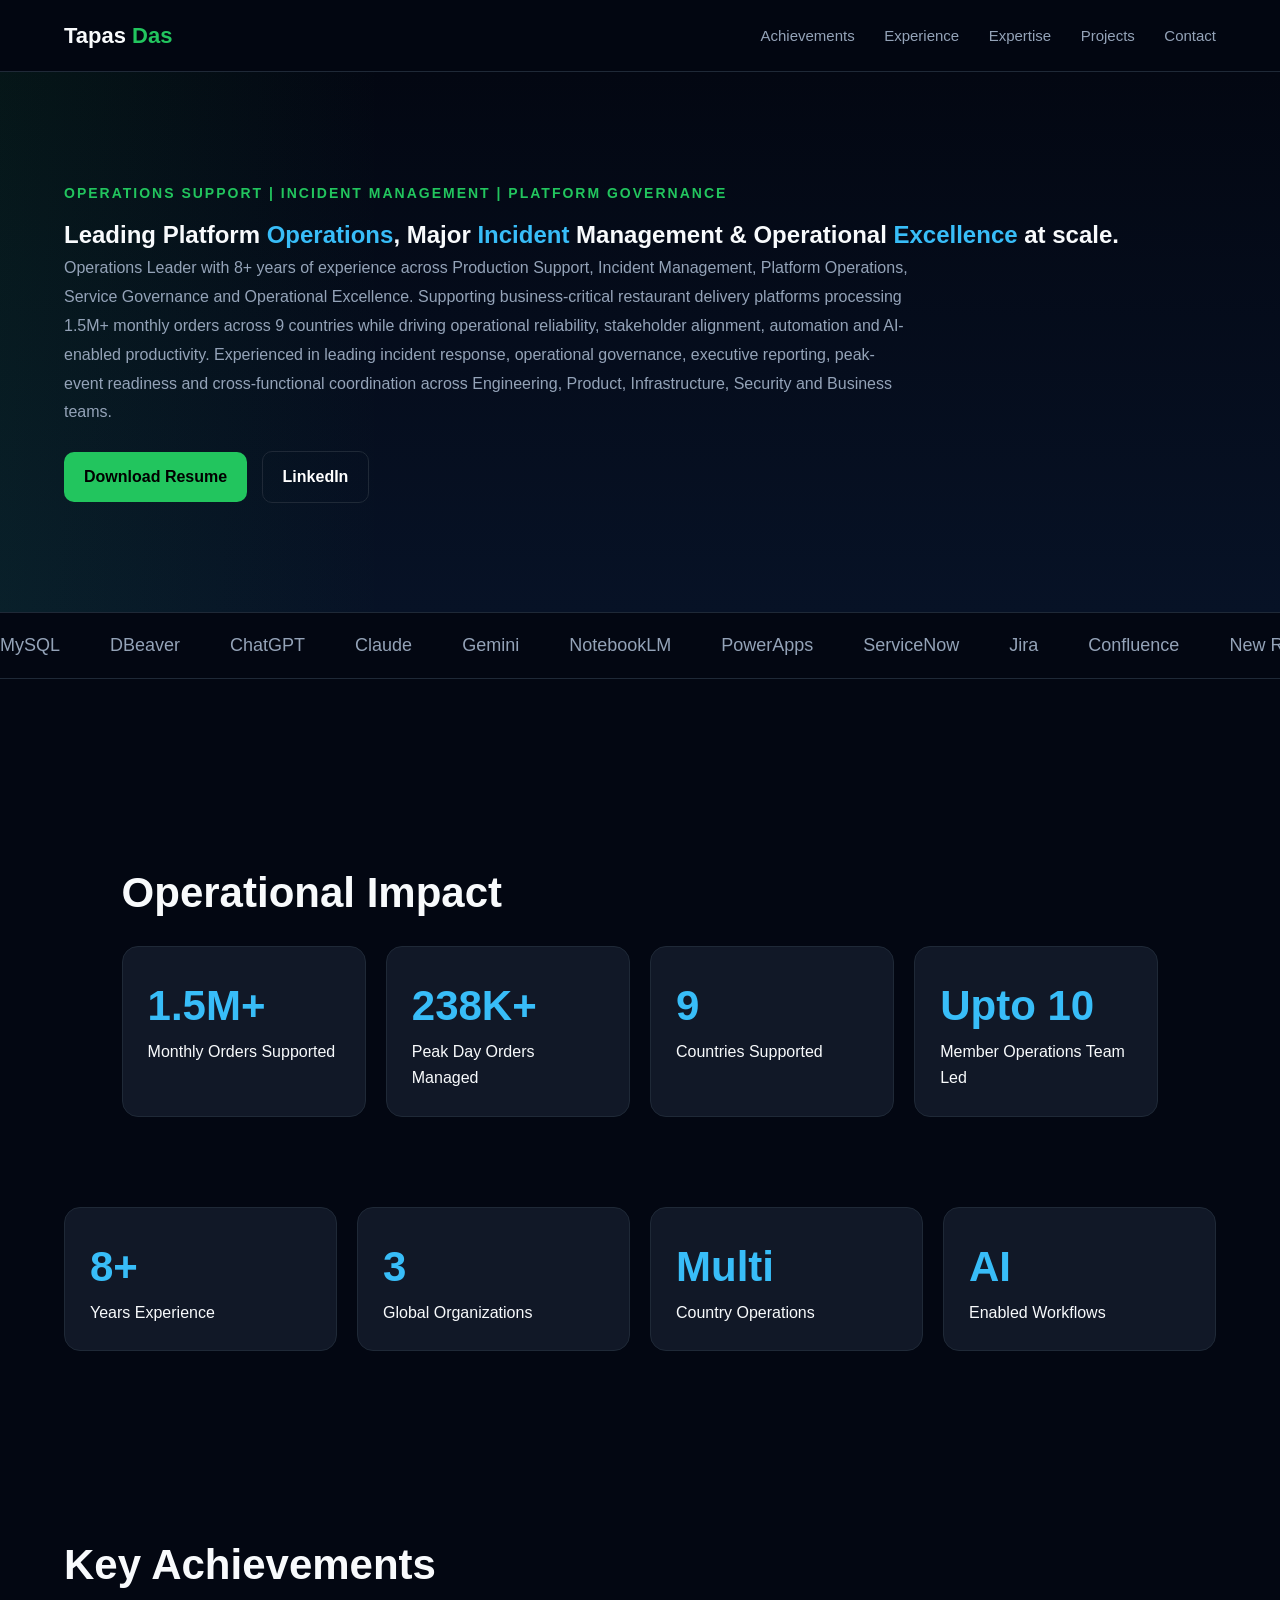
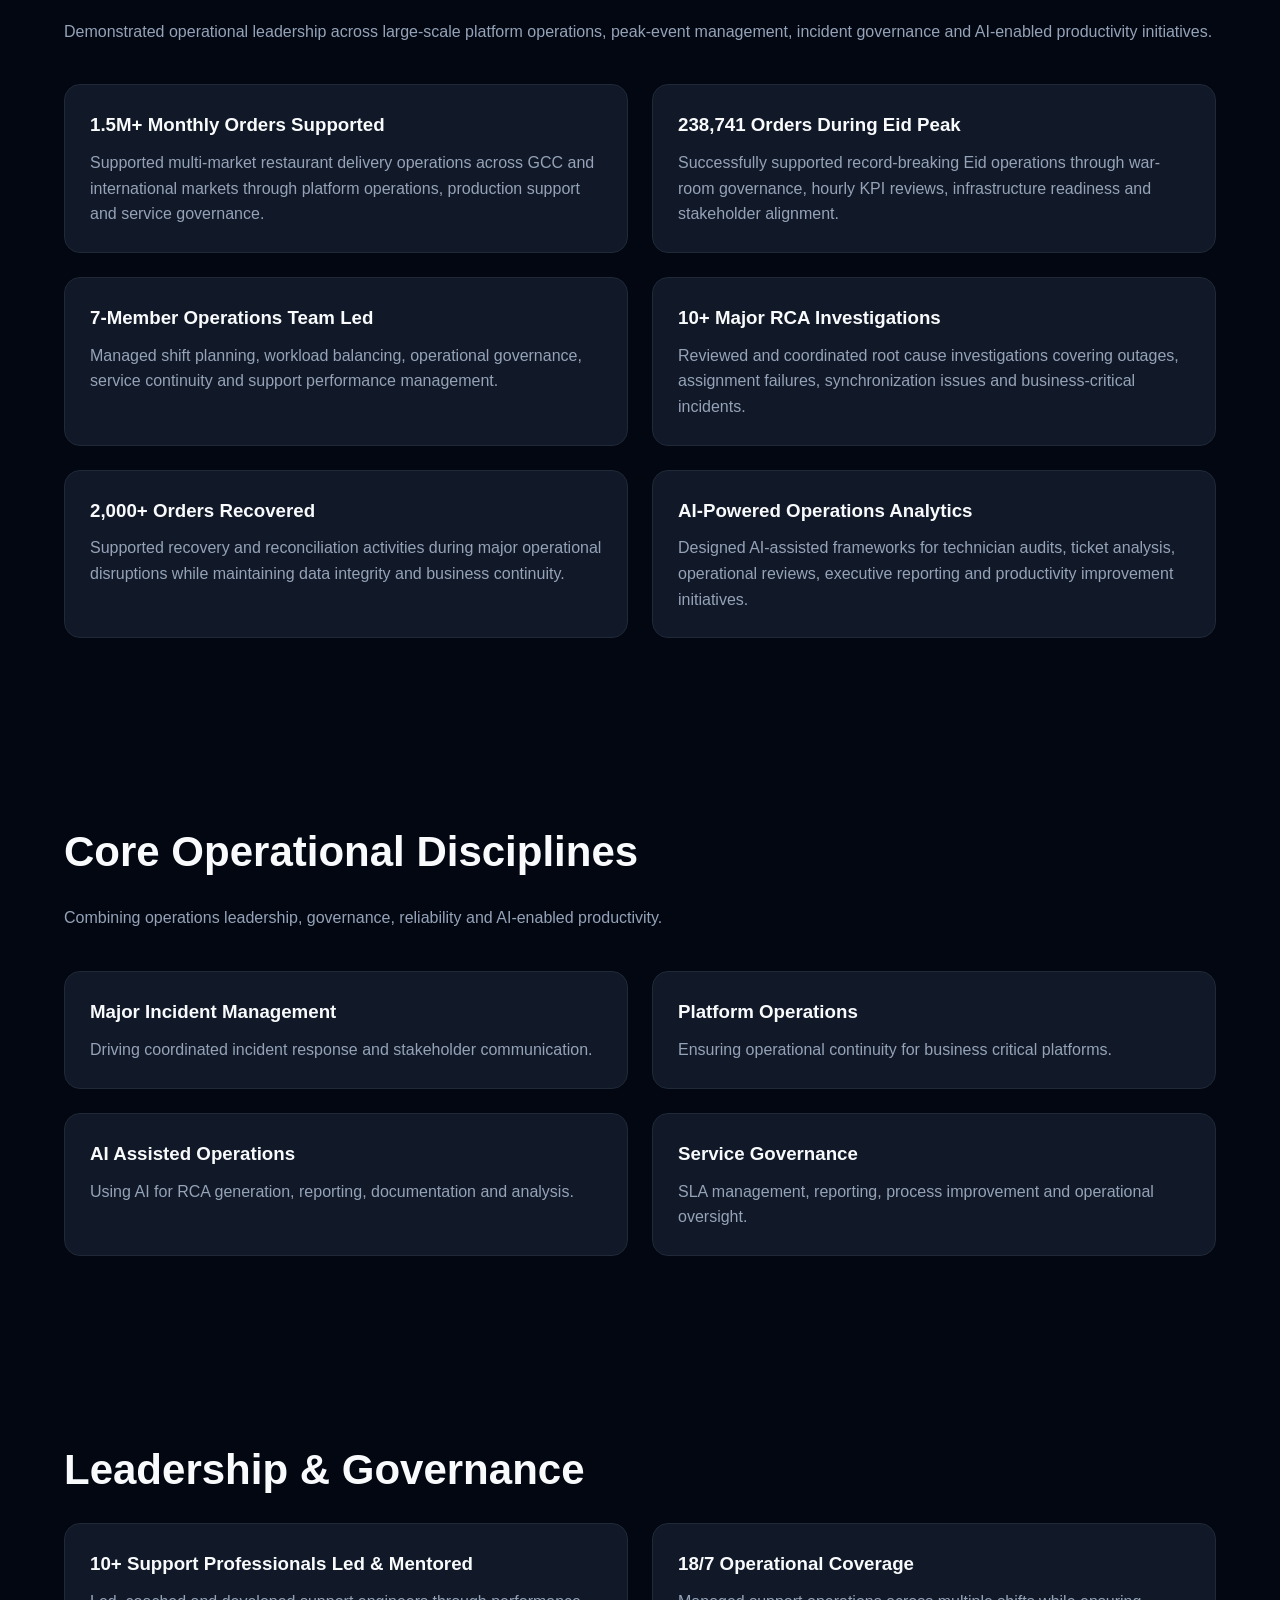
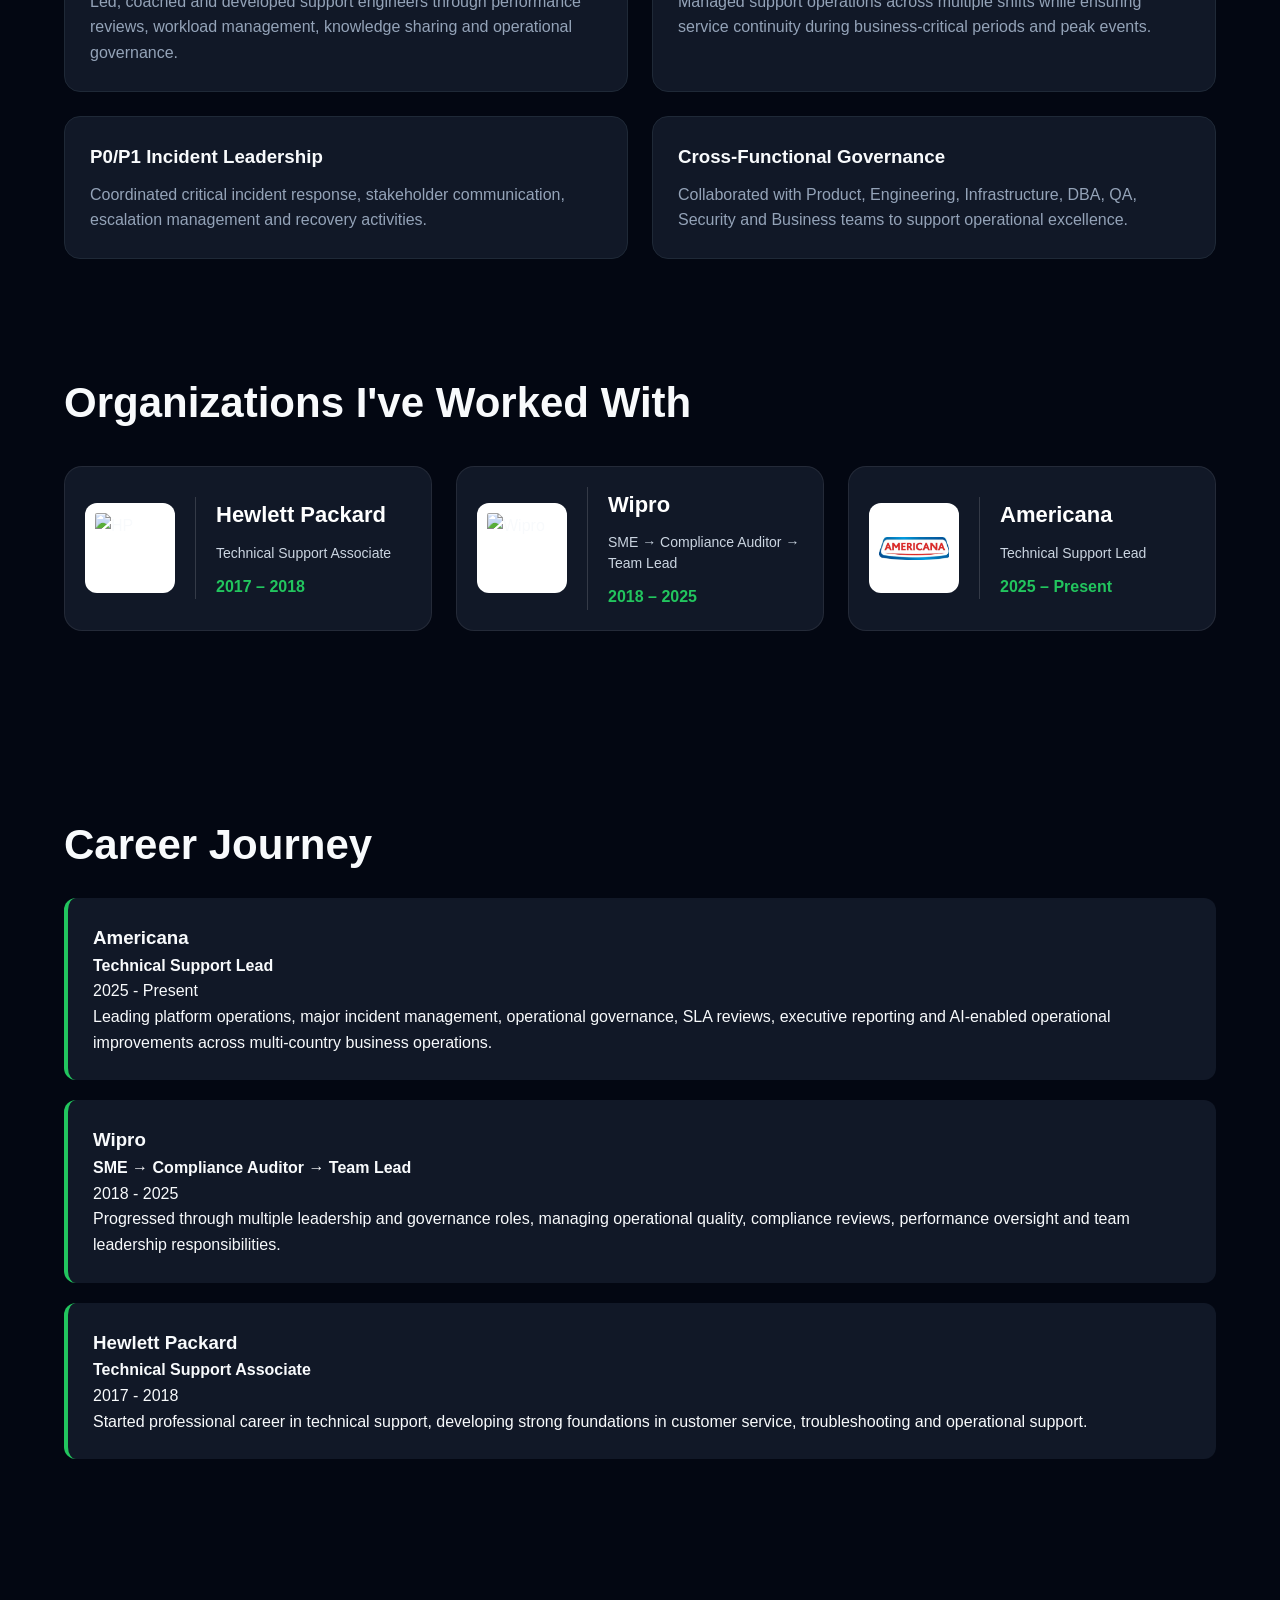
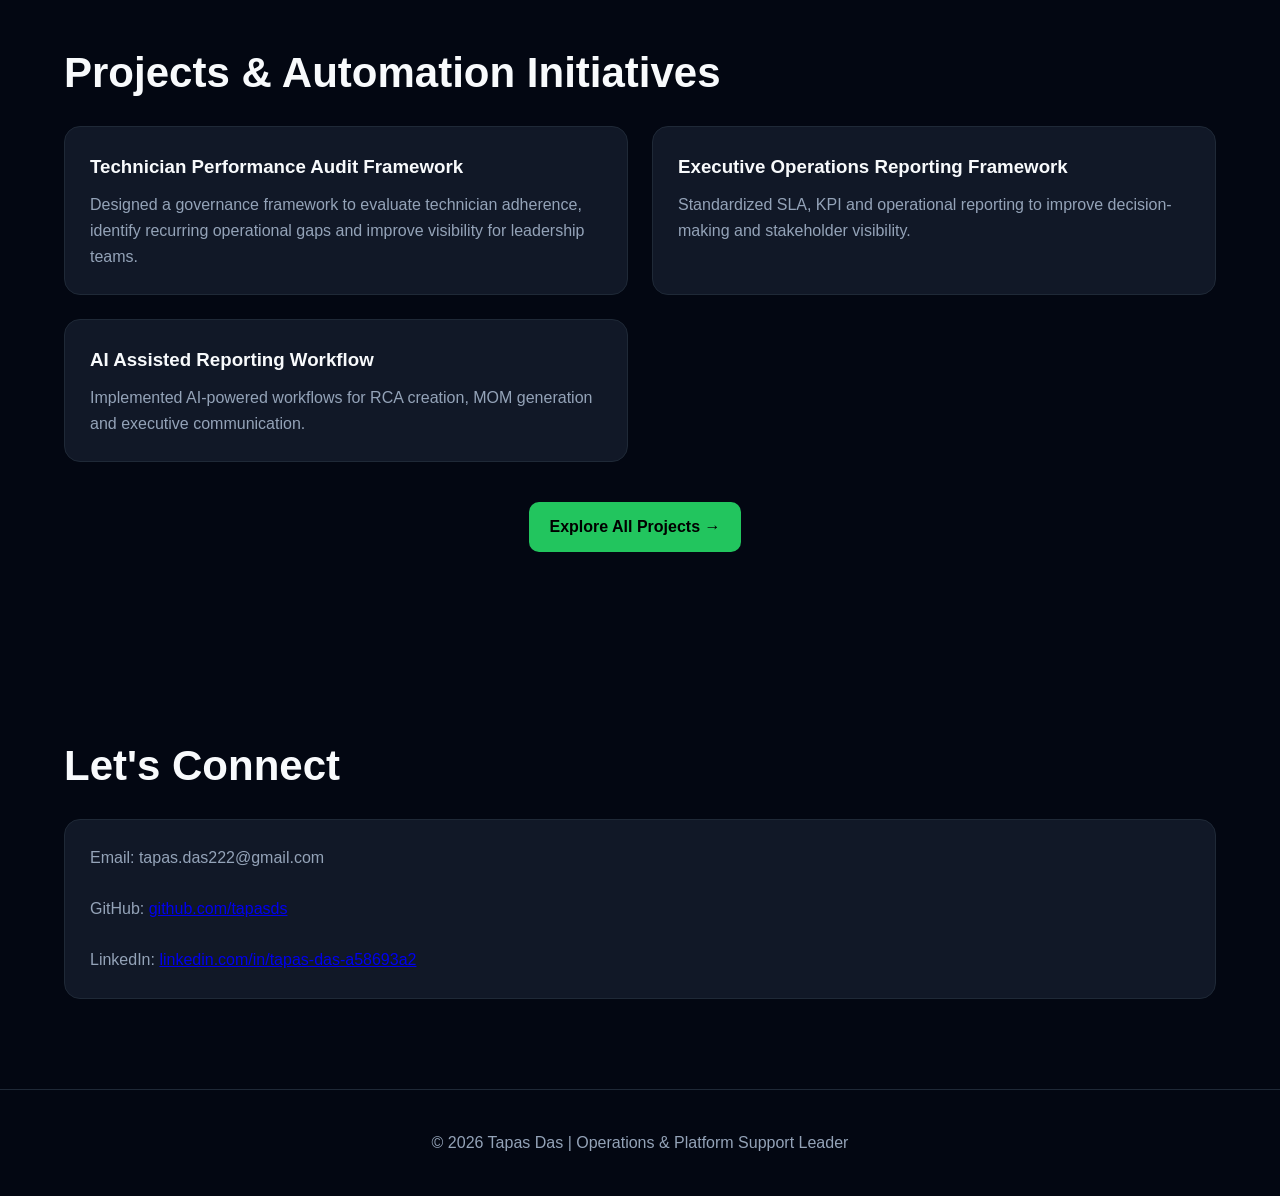
==== commit e6428a36: "Update index.html" ====
--- a/index.html
+++ b/index.html
@@ -38,11 +38,12 @@
 </div>
 
 <h1>
-Leading Reliable
+Leading Platform
 <span>Operations</span>,
-Major <span>Incident</span> Response &
-<span>Leveragin AI</span>
-for productivity and effeciency.
+Major <span>Incident</span> Management &
+Operational
+<span>Excellence</span>
+at scale.
 </h1>
 
 <p class="summary">
--- a/style.css
+++ b/style.css
@@ -70,7 +70,7 @@
 }
 
 .hero{
-min-height:80vh;
+min-height:60vh;
 display:flex;
 align-items:center;
 background:
@@ -85,10 +85,26 @@
 #071226
 );
 }
+display:flex;
+align-items:center;
+background:
+linear-gradient(
+90deg,
+rgba(34,197,94,.08),
+transparent 30%
+),
+linear-gradient(
+180deg,
+#030712,
+#071226
+);
+}
 
 .hero h1{
-font-size:64px;
-line-height:1.05;
+font-size:52px;
+line-height:1.1;
+max-width:900px;
+margin-bottom:20px;
 }
 
 .hero h1 span{
@@ -97,22 +113,23 @@
 
 .role{
 color:var(--accent);
-font-size:18px;
+font-size:14px;
 letter-spacing:2px;
-margin-bottom:20px;
-text-transform:none;
+margin-bottom:12px;
+font-weight:600;
 }
 
 .summary{
-max-width:800px;
-font-size:20px;
-color:var(--muted);
-margin-bottom:30px;
+max-width:850px;
+font-size:16px;
+color:var(--muted);
+margin-bottom:24px;
+line-height:1.8;
 }
 
 .btn{
 display:inline-block;
-padding:14px 24px;
+padding:12px 20px;
 border-radius:10px;
 text-decoration:none;
 font-weight:600;
